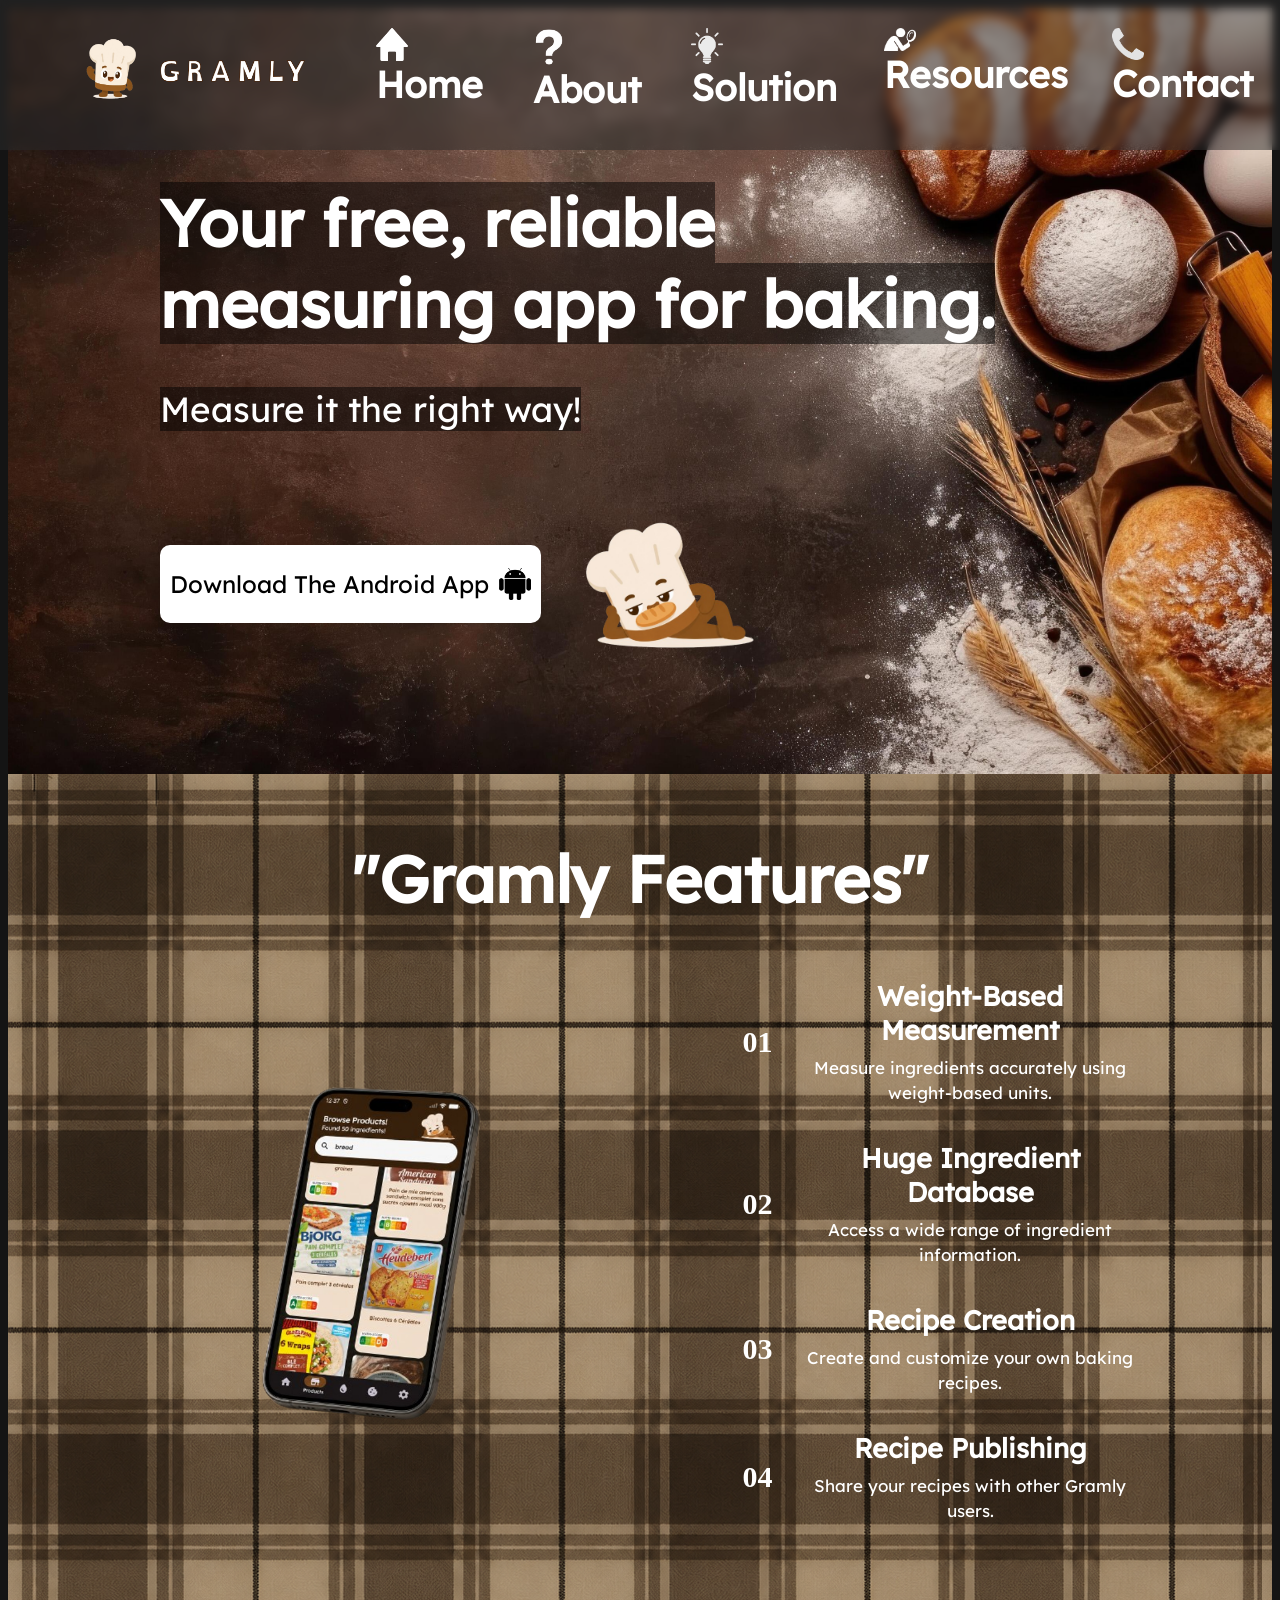
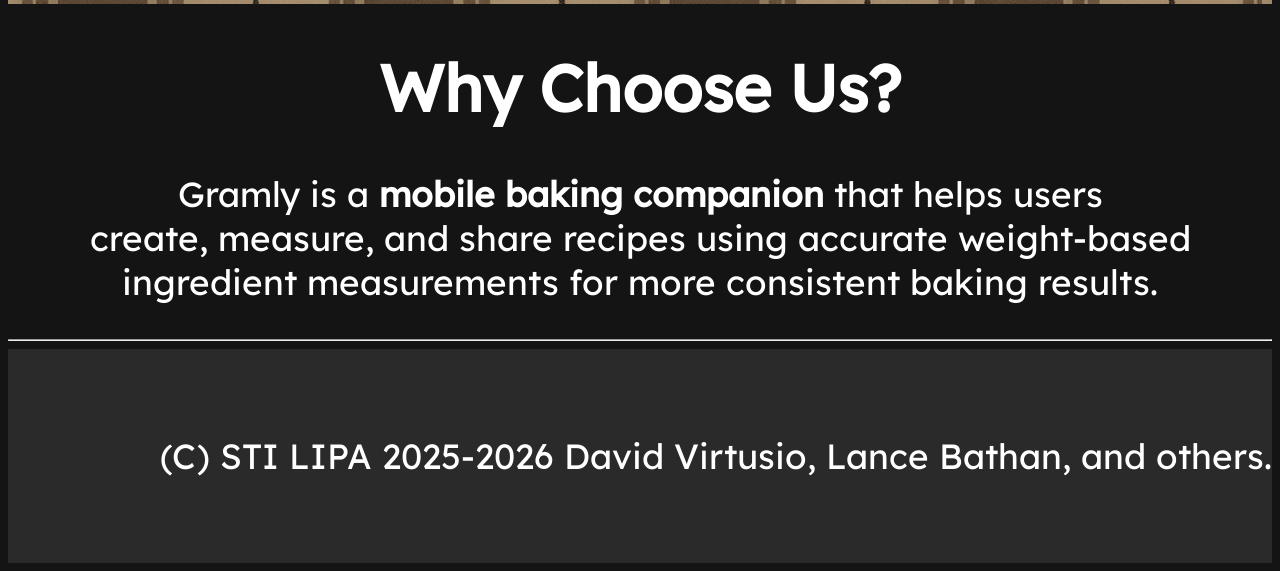
==== docs/index.html @ c325f137 "Rename /html to /docs" ====
<html>
    <head>
        <title> Gramly </title>
        <link rel="stylesheet" href="../stylesheets/main.css">
    </head>
    <body>
        <div class="landing-topbar">
            <img id="menu-icon" src="../images/gramly-icon.png">
            <div class="menu-list-items">
                <span class="menu-item" id="home"> <img src="../images/home-icon.png" width="32px"> Home  </span>
                <span class="menu-item" id="about"> <img src="../images/question-icon.png" width="32px"> About </span>
                <span class="menu-item" id="solution"> <img src="../images/solution-icon.png" width="32px"> Solution </span>
                <span class="menu-item" id="resources"> <img src="../images/research-icon.png" width="32px"> Resources </span> 
                <span class="menu-item" id="contact"> <img src="../images/contact-icon.png" width="32px"> Contact </span> 
            </div>
        </div>
        <img id="alice-sprite" src="../images/alice-sprite.png" style="display: none;">
        <div class="home-section">
            <h1> 
                <span class="opaque-bg">
                    Your free, reliable <br>
                    measuring app for baking.
                </span>
            </h1>
            <p> 
                <span class="opaque-bg">
                    Measure it the right way!
                </span>
            </p>
            <br>
            <div class="download-section">
                <div class="button-item">
                    <p> Download The Android App </p>
                    <img class="landing-button-icons" src="../images/android-icon.png">
                </div>
                <img id="gramly-laying-seductive" src="../images/gramly-laying-seductive.png">
            </div>
        </div>
        <div class="features-section">
            <h1>"Gramly Features"</h1>

            <div class="features-item">
                <img src="../images/gramly-phone.png" alt="Gramly mobile application">

                <div class="features-list">
                    <div class="feature">
                        <span class="feature-number">01</span>
                        <div>
                            <h2>Weight-Based Measurement</h2>
                            <p>Measure ingredients accurately using weight-based units.</p>
                        </div>
                    </div>

                    <div class="feature">
                        <span class="feature-number">02</span>
                        <div>
                            <h2>Huge Ingredient Database</h2>
                            <p>Access a wide range of ingredient information.</p>
                        </div>
                    </div>

                    <div class="feature">
                        <span class="feature-number">03</span>
                        <div>
                            <h2>Recipe Creation</h2>
                            <p>Create and customize your own baking recipes.</p>
                        </div>
                    </div>

                    <div class="feature">
                        <span class="feature-number">04</span>
                        <div>
                            <h2>Recipe Publishing</h2>
                            <p>Share your recipes with other Gramly users.</p>
                        </div>
                    </div>
                </div>
            </div>
        </div>
        <div class="home-news">
            <h1> Why Choose Us? </h1>
            <p> 
                Gramly is a <b> mobile baking companion </b> that helps users <br> 
                create, measure, and share recipes using accurate weight-based <br>
                ingredient measurements for more consistent baking results.
            </p>
        </div>
        <hr>
        <div class="basic-footer">
            <p>
                (C) STI LIPA 2025-2026 David Virtusio, Lance Bathan, and others.
            </p>
        </div>
        <script src="../scripts/ui.js"> </script>
        <script>
            addMenuScripts();
            addTTSPlayers();
            addAliceWalking();
            addParallaxEffect();
        </script>
    </body>
</html>
---- stylesheets/main.css ----
/* format for creating new font face */
/**
    @font-face {
        font-family: name goes here;
        src: url goes here;
    }
*/

@font-face {
    font-family: Lexend;
    src: url("../fonts/Lexend-Regular.ttf");
}

@font-face {
    font-family: OpenDyslexic;
    src: url("../fonts/OpenDyslexic-Regular.otf");
}

div.selection-bar {
    background-color: rgba(66, 65, 65, 0.5);
    height: 50px;
    font-family: Lexend;
    font-size: 30px; 
    color: white;
    font-weight: lighter;
    text-align: center;
    padding-top: 20px;
    padding-bottom: 10px;
}

div.home-section {
    padding-left: 12%; /* const left padding */
    background-image: url("../images/guuds.jpg");
    background-repeat: no-repeat;
    background-size: cover;
    padding-top: 130px;
    padding-bottom: 90px;
    image-rendering: crisp-edges;
}

div.menu-list-items {
    margin-left: 50px;
    display: flex;
    gap: 20px;
    height: auto;
}

span.menu-item {
    font-family: Lexend;
    font-size: 37px;
    font-weight: bold;
    color: white;
    transition: 100ms ease-in-out;
    cursor: pointer;
}

span.menu-item:hover {
    color: rgb(200, 200, 200);
}

canvas#alice {
    width: 96px;
    height: 144px;
    image-rendering: pixelated;
    position: absolute;
    margin-left: 48px;
    margin-top: -25px;
}

div.landing-topbar {
    background-color: rgb(45, 45, 45, .5);
    backdrop-filter: blur(5px);
    height: 100px;
    width: 100%;
    left: 0px;
    top: 0px;
    padding-top: 20px;
    padding-bottom: 30px;
    position: fixed;
    display: flex;
    align-items: center;
    z-index: 1000;
}

div.download-section {
    display: flex;
    align-items: center;
    gap: 30px;
}

img#gramly-laying-seductive {
    height: 200px;
}

div.landing-topbar img#menu-icon {
    width: 128x;
    height: 128px;
}

img.tts-button {
    width: 37px;
    height: 37px;
    background-color: white;
    border-radius: 5px;
    transition: ease-in-out 100ms;
    margin-left: 5px;
}

img.tts-button:hover {
    background-color: rgb(200, 200, 200);
}

div.home-news {
    text-align: center;
}

div.basic-footer {
    padding-left: 12%;
    padding-top: 50px;
    padding-bottom: 50px;
    background-color: rgba(66, 65, 65, 0.5);
}

div.basic-content {
    padding-top: 100px;
    text-align: center;
}

div.contact-content {
    padding-left: 12%;
    height: 100%;
}

div.features-section {
    padding-top: 20px;
    background: url("../images/wall.png");
    text-align: center;
}

div.features-grid {
    display: flex;
    flex-wrap: wrap;
    justify-content: center;
    gap: 30px;
}

div.feature-card {
    background-color: rgb(90, 90, 90);
    border-radius: 12px;
    padding: 25px;
    flex: 1 1 220px;
    max-width: 250px;
    box-shadow: 0 6px 18px rgba(0,0,0,0.1);
    transition: transform 0.3s, box-shadow 0.3s;
}

.features-section {
    padding: 80px 10%;
    color: black;
}

.features-section h1 {
    text-align: center;
    font-size: 65px;
    margin-bottom: 60px;
}

.features-item {
    display: flex;
    align-items: center;
    justify-content: center;
    gap: 100px;
}

.features-item img {
    width: 50%;
    height: auto;
}

.features-list {
    display: flex;
    flex-direction: column;
    gap: 35px;
    max-width: 600px;
}

.feature {
    display: flex;
    align-items: center;
    gap: 20px;
}

.feature-number {
    font-size: 30px;
    font-weight: bold;
    min-width: 35px;
    color: white;
}

.feature h2 {
    margin: 0 0 8px;
    font-size: 27px;
}

.feature p {
    margin: 0;
    font-size: 17px;
    line-height: 1.5;
}

div.feature-card:hover {
    transform: translateY(-5px);
    box-shadow: 0 10px 25px rgba(0,0,0,0.15);
}

div.feature-card img {
    width: 60px;
    margin-bottom: 15px;
}

div.feature-card h3 {
    margin-bottom: 10px;
    color: white; /* Use your accent color */
    font-family: Lexend;
}

div.feature-card p {
    font-size: 0.95rem;
    line-height: 1.4;
    color: white;
}

span.buttons {
    cursor: pointer;
    padding: 15px;
    transition: ease-in-out 100ms;
}

span.buttons:hover {
    background-color: rgb(125, 125, 125, 0.5);
}

img#menu-list {
    width: 80px;
    height: 80px;
    float: right;
    margin-right: 70px;
    border-radius: 10px;
    cursor: pointer;
}

img#menu-list:hover {
    background-color: rgb(90, 90, 90);
}

img#menu-icon {
    padding-left: 70px;
    border-radius: 29px;
    cursor: pointer;
}

p {
    font-family: Lexend;
    font-size: 35px;
    color: white;
}

li {
    font-family: Lexend;
    font-size: 30px;
    color: white;
}

a#test {
    color: black;
    background-color: aliceblue;
    padding: 20px 20px 20px 20px;
    border-radius: 16px;
}

a#test:hover {
    background-color: rgb(200, 200, 200);
}

a {
    font-family: Lexend;
    text-decoration: none;
    color: white;
}

span.opaque-bg {
    background-color: rgba(0, 0, 0, 0.5);
}

img.about-examples {
    padding-left: 12%;
}

h1 {
    font-family: Lexend;
    font-size: 65px;
    color: white;
}

h2 {
    font-family: Lexend;
    font-size: 40px;
    color: white;
}

img.landing-button-icons {
    width: 32px;
    height: 32px;
}

div.download-section div.button-item {
    display: flex;
    align-items: center;
    gap: 10px;
    background: white;
    border-radius: 10px;
    padding-left: 10px;
    padding-right: 10px;
}

div.download-section div.button-item p {
    color: black;
    font-size: x-large;
}

body {
    background-color: rgb(20, 20, 20);
}

button {
    width: auto;
    height: 70px;
    font-family: Lexend;
    font-size: 25px;
    border-radius: 10px;
    transition: ease-in-out 100ms;
    padding-right: 16px;
    padding-left: 16px;
    padding-bottom: 10px;
    cursor: pointer;
}

button:hover {
    background-color: rgb(200, 200, 200);
}
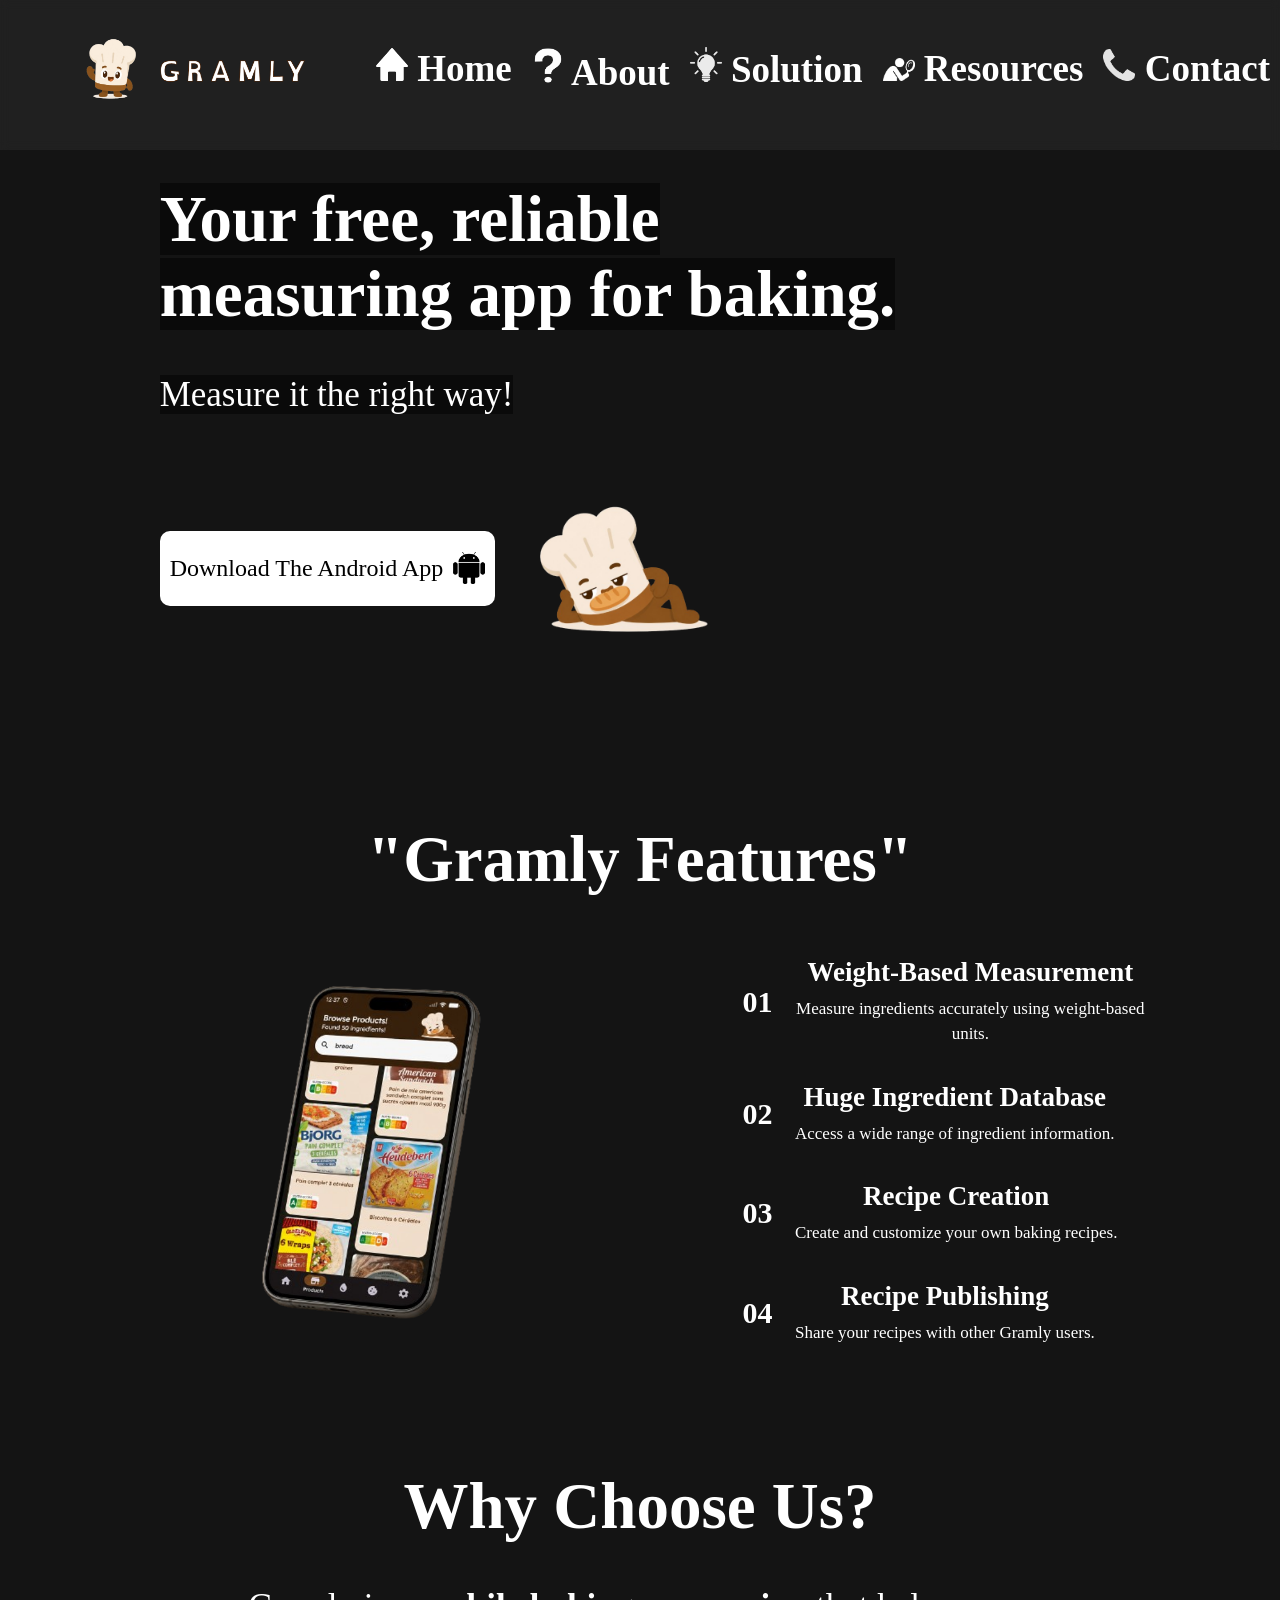
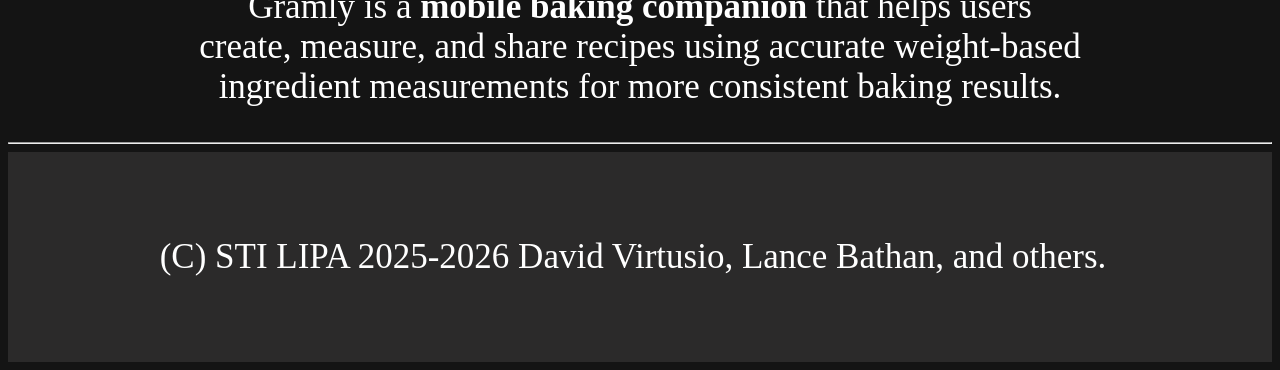
==== commit 5cdbbabf: "Fix asset file paths" ====
--- a/docs/index.html
+++ b/docs/index.html
@@ -2,20 +2,20 @@
 <html>
     <head>
         <title> Gramly </title>
-        <link rel="stylesheet" href="../stylesheets/main.css">
+        <link rel="stylesheet" href="stylesheets/main.css">
     </head>
     <body>
         <div class="landing-topbar">
-            <img id="menu-icon" src="../images/gramly-icon.png">
+            <img id="menu-icon" src="images/gramly-icon.png">
             <div class="menu-list-items">
-                <span class="menu-item" id="home"> <img src="../images/home-icon.png" width="32px"> Home  </span>
-                <span class="menu-item" id="about"> <img src="../images/question-icon.png" width="32px"> About </span>
-                <span class="menu-item" id="solution"> <img src="../images/solution-icon.png" width="32px"> Solution </span>
-                <span class="menu-item" id="resources"> <img src="../images/research-icon.png" width="32px"> Resources </span> 
-                <span class="menu-item" id="contact"> <img src="../images/contact-icon.png" width="32px"> Contact </span> 
+                <span class="menu-item" id="home"> <img src="images/home-icon.png" width="32px"> Home  </span>
+                <span class="menu-item" id="about"> <img src="images/question-icon.png" width="32px"> About </span>
+                <span class="menu-item" id="solution"> <img src="images/solution-icon.png" width="32px"> Solution </span>
+                <span class="menu-item" id="resources"> <img src="images/research-icon.png" width="32px"> Resources </span> 
+                <span class="menu-item" id="contact"> <img src="images/contact-icon.png" width="32px"> Contact </span> 
             </div>
         </div>
-        <img id="alice-sprite" src="../images/alice-sprite.png" style="display: none;">
+        <img id="alice-sprite" src="images/alice-sprite.png" style="display: none;">
         <div class="home-section">
             <h1> 
                 <span class="opaque-bg">
@@ -32,16 +32,16 @@
             <div class="download-section">
                 <div class="button-item">
                     <p> Download The Android App </p>
-                    <img class="landing-button-icons" src="../images/android-icon.png">
+                    <img class="landing-button-icons" src="images/android-icon.png">
                 </div>
-                <img id="gramly-laying-seductive" src="../images/gramly-laying-seductive.png">
+                <img id="gramly-laying-seductive" src="images/gramly-laying-seductive.png">
             </div>
         </div>
         <div class="features-section">
             <h1>"Gramly Features"</h1>
 
             <div class="features-item">
-                <img src="../images/gramly-phone.png" alt="Gramly mobile application">
+                <img src="images/gramly-phone.png" alt="Gramly mobile application">
 
                 <div class="features-list">
                     <div class="feature">
@@ -92,7 +92,7 @@
                 (C) STI LIPA 2025-2026 David Virtusio, Lance Bathan, and others.
             </p>
         </div>
-        <script src="../scripts/ui.js"> </script>
+        <script src="scripts/ui.js"> </script>
         <script>
             addMenuScripts();
             addTTSPlayers();
--- a/docs/stylesheets/main.css
+++ b/docs/stylesheets/main.css
@@ -0,0 +1,351 @@
+
+/* format for creating new font face */
+/**
+    @font-face {
+        font-family: name goes here;
+        src: url goes here;
+    }
+*/
+
+@font-face {
+    font-family: Lexend;
+    src: url("fonts/Lexend-Regular.ttf");
+}
+
+@font-face {
+    font-family: OpenDyslexic;
+    src: url("fonts/OpenDyslexic-Regular.otf");
+}
+
+div.selection-bar {
+    background-color: rgba(66, 65, 65, 0.5);
+    height: 50px;
+    font-family: Lexend;
+    font-size: 30px; 
+    color: white;
+    font-weight: lighter;
+    text-align: center;
+    padding-top: 20px;
+    padding-bottom: 10px;
+}
+
+div.home-section {
+    padding-left: 12%; /* const left padding */
+    background-image: url("images/guuds.jpg");
+    background-repeat: no-repeat;
+    background-size: cover;
+    padding-top: 130px;
+    padding-bottom: 90px;
+    image-rendering: crisp-edges;
+}
+
+div.menu-list-items {
+    margin-left: 50px;
+    display: flex;
+    gap: 20px;
+    height: auto;
+}
+
+span.menu-item {
+    font-family: Lexend;
+    font-size: 37px;
+    font-weight: bold;
+    color: white;
+    transition: 100ms ease-in-out;
+    cursor: pointer;
+}
+
+span.menu-item:hover {
+    color: rgb(200, 200, 200);
+}
+
+canvas#alice {
+    width: 96px;
+    height: 144px;
+    image-rendering: pixelated;
+    position: absolute;
+    margin-left: 48px;
+    margin-top: -25px;
+}
+
+div.landing-topbar {
+    background-color: rgb(45, 45, 45, .5);
+    backdrop-filter: blur(5px);
+    height: 100px;
+    width: 100%;
+    left: 0px;
+    top: 0px;
+    padding-top: 20px;
+    padding-bottom: 30px;
+    position: fixed;
+    display: flex;
+    align-items: center;
+    z-index: 1000;
+}
+
+div.download-section {
+    display: flex;
+    align-items: center;
+    gap: 30px;
+}
+
+img#gramly-laying-seductive {
+    height: 200px;
+}
+
+div.landing-topbar img#menu-icon {
+    width: 128x;
+    height: 128px;
+}
+
+img.tts-button {
+    width: 37px;
+    height: 37px;
+    background-color: white;
+    border-radius: 5px;
+    transition: ease-in-out 100ms;
+    margin-left: 5px;
+}
+
+img.tts-button:hover {
+    background-color: rgb(200, 200, 200);
+}
+
+div.home-news {
+    text-align: center;
+}
+
+div.basic-footer {
+    padding-left: 12%;
+    padding-top: 50px;
+    padding-bottom: 50px;
+    background-color: rgba(66, 65, 65, 0.5);
+}
+
+div.basic-content {
+    padding-top: 100px;
+    text-align: center;
+}
+
+div.contact-content {
+    padding-left: 12%;
+    height: 100%;
+}
+
+div.features-section {
+    padding-top: 20px;
+    background: url("images/wall.png");
+    text-align: center;
+}
+
+div.features-grid {
+    display: flex;
+    flex-wrap: wrap;
+    justify-content: center;
+    gap: 30px;
+}
+
+div.feature-card {
+    background-color: rgb(90, 90, 90);
+    border-radius: 12px;
+    padding: 25px;
+    flex: 1 1 220px;
+    max-width: 250px;
+    box-shadow: 0 6px 18px rgba(0,0,0,0.1);
+    transition: transform 0.3s, box-shadow 0.3s;
+}
+
+.features-section {
+    padding: 80px 10%;
+    color: black;
+}
+
+.features-section h1 {
+    text-align: center;
+    font-size: 65px;
+    margin-bottom: 60px;
+}
+
+.features-item {
+    display: flex;
+    align-items: center;
+    justify-content: center;
+    gap: 100px;
+}
+
+.features-item img {
+    width: 50%;
+    height: auto;
+}
+
+.features-list {
+    display: flex;
+    flex-direction: column;
+    gap: 35px;
+    max-width: 600px;
+}
+
+.feature {
+    display: flex;
+    align-items: center;
+    gap: 20px;
+}
+
+.feature-number {
+    font-size: 30px;
+    font-weight: bold;
+    min-width: 35px;
+    color: white;
+}
+
+.feature h2 {
+    margin: 0 0 8px;
+    font-size: 27px;
+}
+
+.feature p {
+    margin: 0;
+    font-size: 17px;
+    line-height: 1.5;
+}
+
+div.feature-card:hover {
+    transform: translateY(-5px);
+    box-shadow: 0 10px 25px rgba(0,0,0,0.15);
+}
+
+div.feature-card img {
+    width: 60px;
+    margin-bottom: 15px;
+}
+
+div.feature-card h3 {
+    margin-bottom: 10px;
+    color: white; /* Use your accent color */
+    font-family: Lexend;
+}
+
+div.feature-card p {
+    font-size: 0.95rem;
+    line-height: 1.4;
+    color: white;
+}
+
+span.buttons {
+    cursor: pointer;
+    padding: 15px;
+    transition: ease-in-out 100ms;
+}
+
+span.buttons:hover {
+    background-color: rgb(125, 125, 125, 0.5);
+}
+
+img#menu-list {
+    width: 80px;
+    height: 80px;
+    float: right;
+    margin-right: 70px;
+    border-radius: 10px;
+    cursor: pointer;
+}
+
+img#menu-list:hover {
+    background-color: rgb(90, 90, 90);
+}
+
+img#menu-icon {
+    padding-left: 70px;
+    border-radius: 29px;
+    cursor: pointer;
+}
+
+p {
+    font-family: Lexend;
+    font-size: 35px;
+    color: white;
+}
+
+li {
+    font-family: Lexend;
+    font-size: 30px;
+    color: white;
+}
+
+a#test {
+    color: black;
+    background-color: aliceblue;
+    padding: 20px 20px 20px 20px;
+    border-radius: 16px;
+}
+
+a#test:hover {
+    background-color: rgb(200, 200, 200);
+}
+
+a {
+    font-family: Lexend;
+    text-decoration: none;
+    color: white;
+}
+
+span.opaque-bg {
+    background-color: rgba(0, 0, 0, 0.5);
+}
+
+img.about-examples {
+    padding-left: 12%;
+}
+
+h1 {
+    font-family: Lexend;
+    font-size: 65px;
+    color: white;
+}
+
+h2 {
+    font-family: Lexend;
+    font-size: 40px;
+    color: white;
+}
+
+img.landing-button-icons {
+    width: 32px;
+    height: 32px;
+}
+
+div.download-section div.button-item {
+    display: flex;
+    align-items: center;
+    gap: 10px;
+    background: white;
+    border-radius: 10px;
+    padding-left: 10px;
+    padding-right: 10px;
+}
+
+div.download-section div.button-item p {
+    color: black;
+    font-size: x-large;
+}
+
+body {
+    background-color: rgb(20, 20, 20);
+}
+
+button {
+    width: auto;
+    height: 70px;
+    font-family: Lexend;
+    font-size: 25px;
+    border-radius: 10px;
+    transition: ease-in-out 100ms;
+    padding-right: 16px;
+    padding-left: 16px;
+    padding-bottom: 10px;
+    cursor: pointer;
+}
+
+button:hover {
+    background-color: rgb(200, 200, 200);
+}
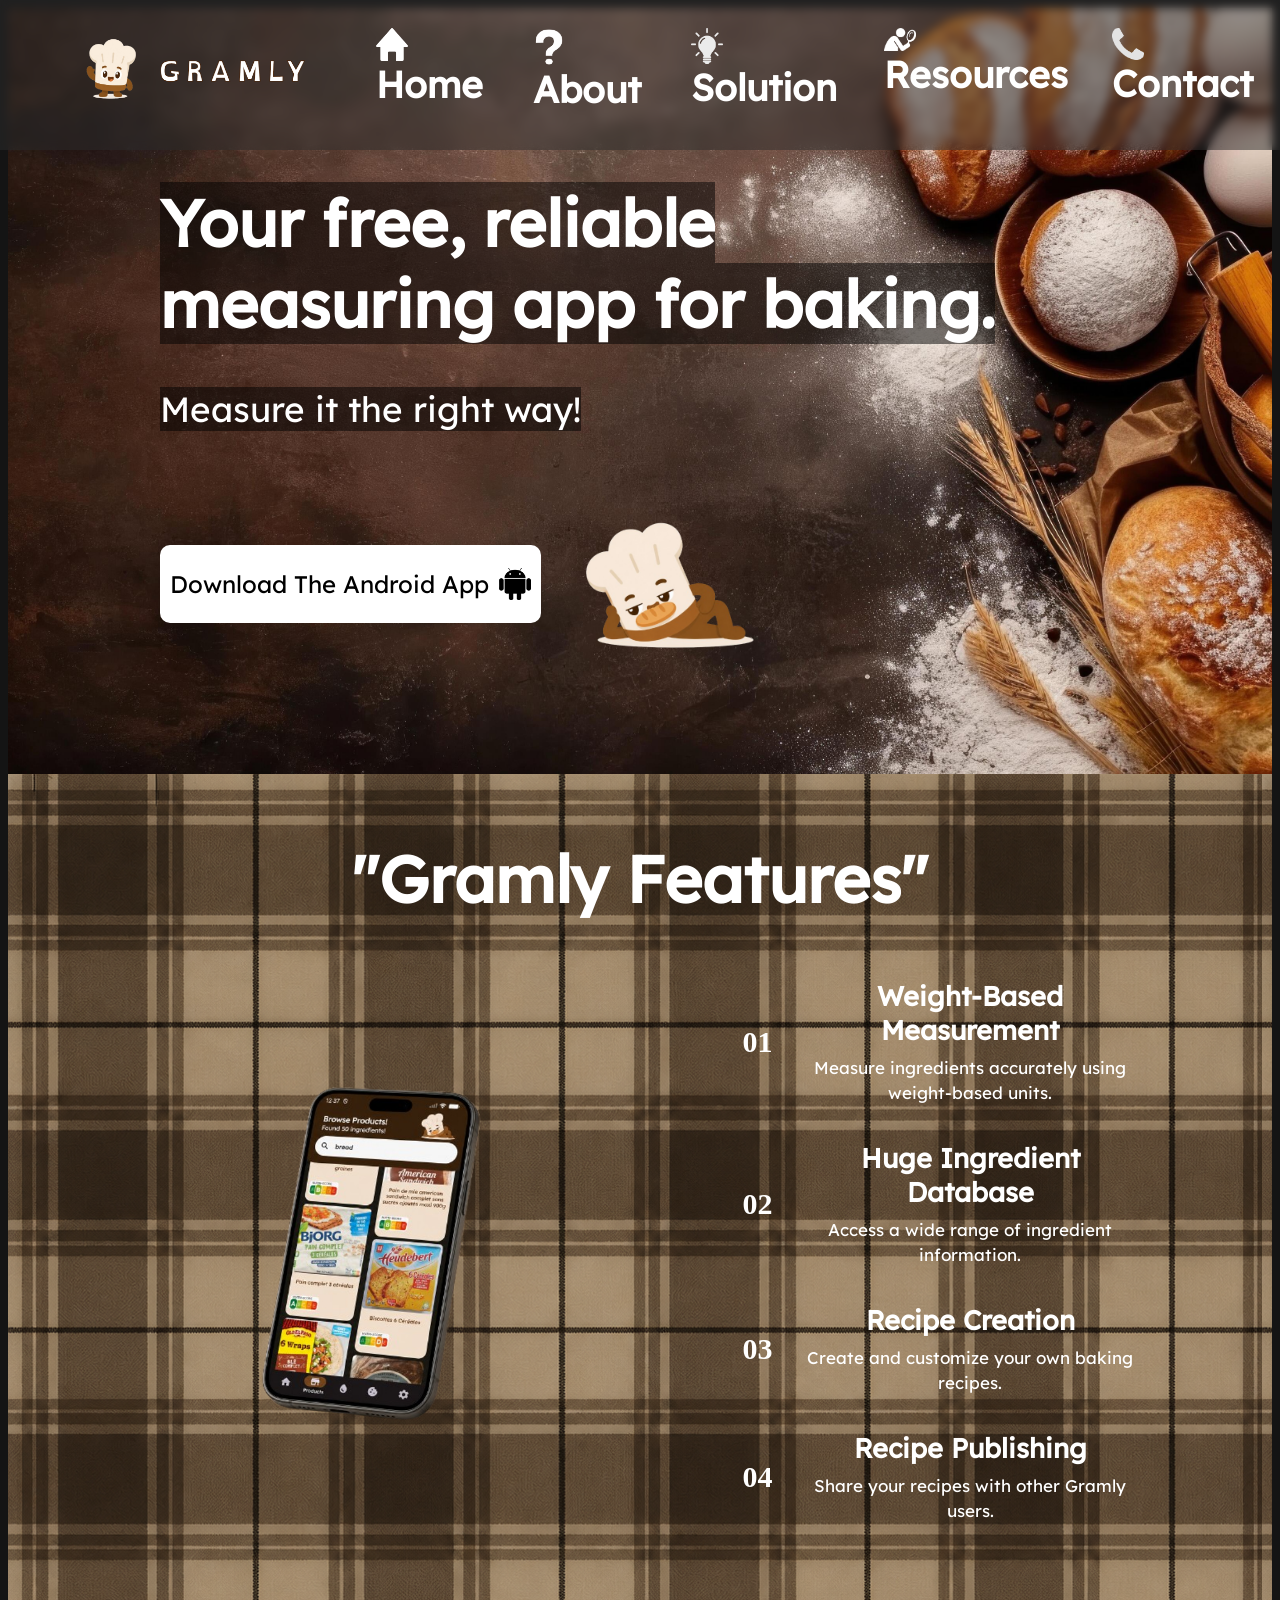
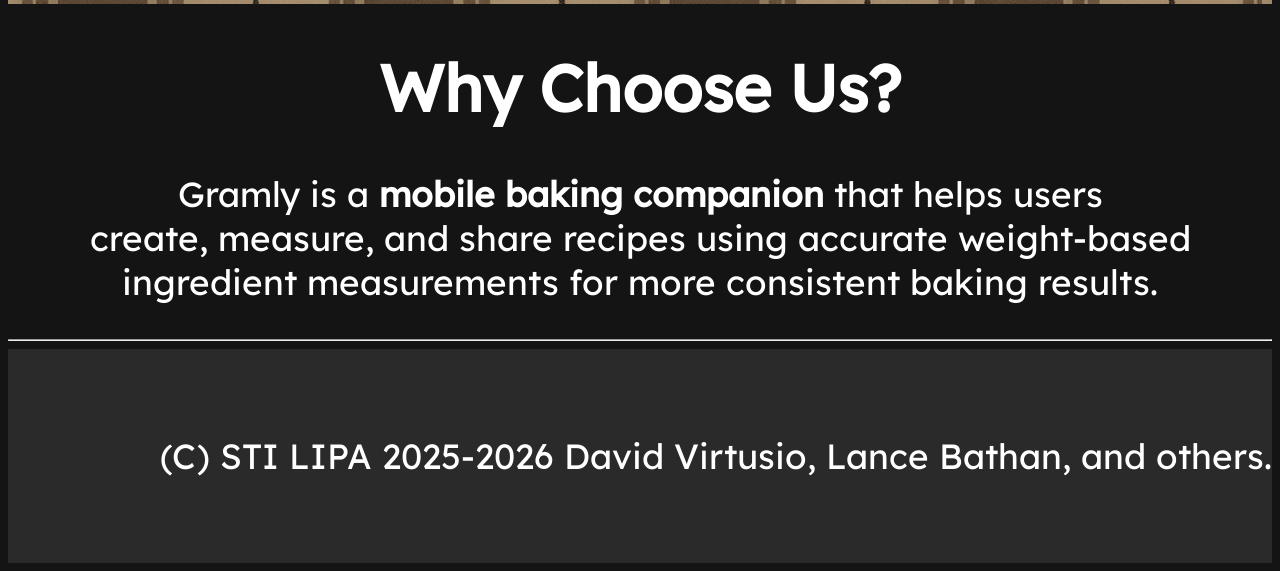
==== commit 98188acd: "Add favicon icon" ====
--- a/docs/index.html
+++ b/docs/index.html
@@ -3,6 +3,7 @@
     <head>
         <title> Gramly </title>
         <link rel="stylesheet" href="stylesheets/main.css">
+        <link rel="icon" href="images/favicon.png">
     </head>
     <body>
         <div class="landing-topbar">
--- a/docs/stylesheets/main.css
+++ b/docs/stylesheets/main.css
@@ -9,12 +9,12 @@
 
 @font-face {
     font-family: Lexend;
-    src: url("fonts/Lexend-Regular.ttf");
+    src: url("../fonts/Lexend-Regular.ttf");
 }
 
 @font-face {
     font-family: OpenDyslexic;
-    src: url("fonts/OpenDyslexic-Regular.otf");
+    src: url("../fonts/OpenDyslexic-Regular.otf");
 }
 
 div.selection-bar {
@@ -31,7 +31,7 @@
 
 div.home-section {
     padding-left: 12%; /* const left padding */
-    background-image: url("images/guuds.jpg");
+    background-image: url("../images/guuds.jpg");
     background-repeat: no-repeat;
     background-size: cover;
     padding-top: 130px;
@@ -134,7 +134,7 @@
 
 div.features-section {
     padding-top: 20px;
-    background: url("images/wall.png");
+    background: url("../images/wall.png");
     text-align: center;
 }
 
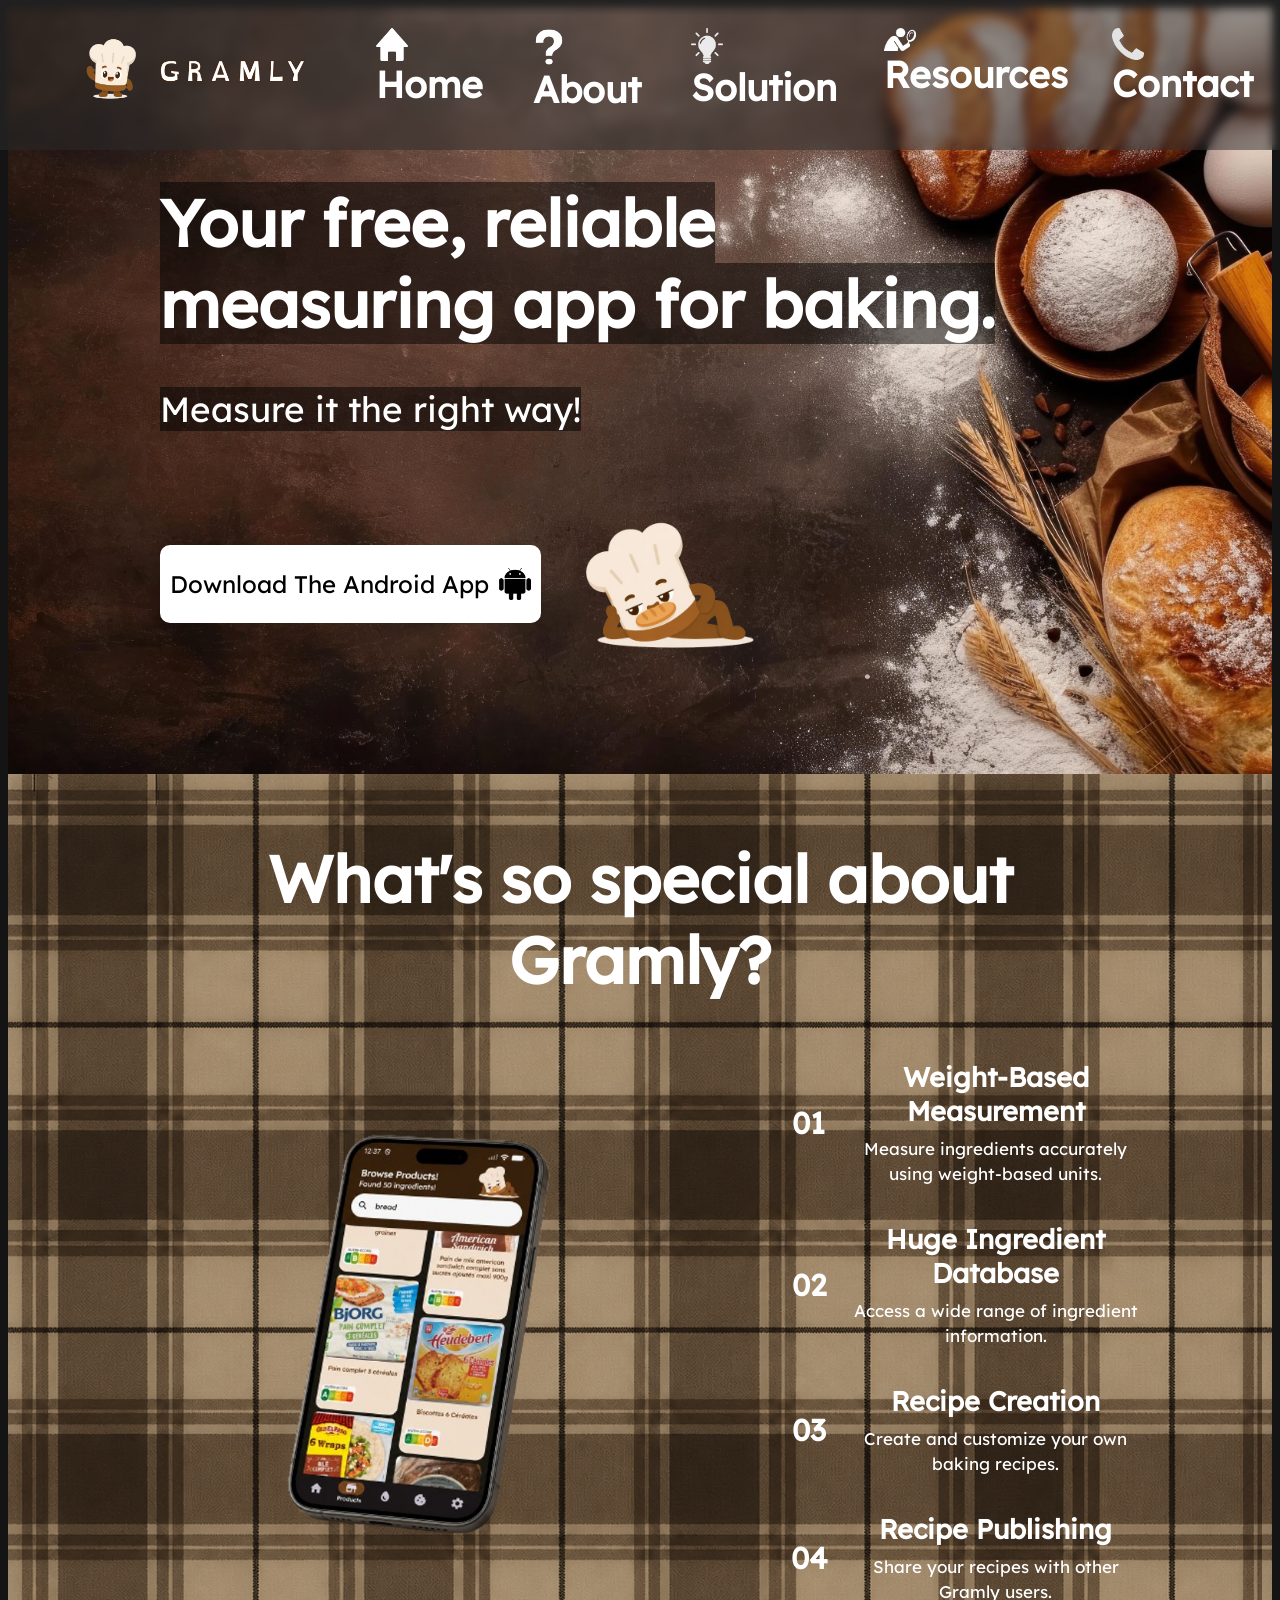
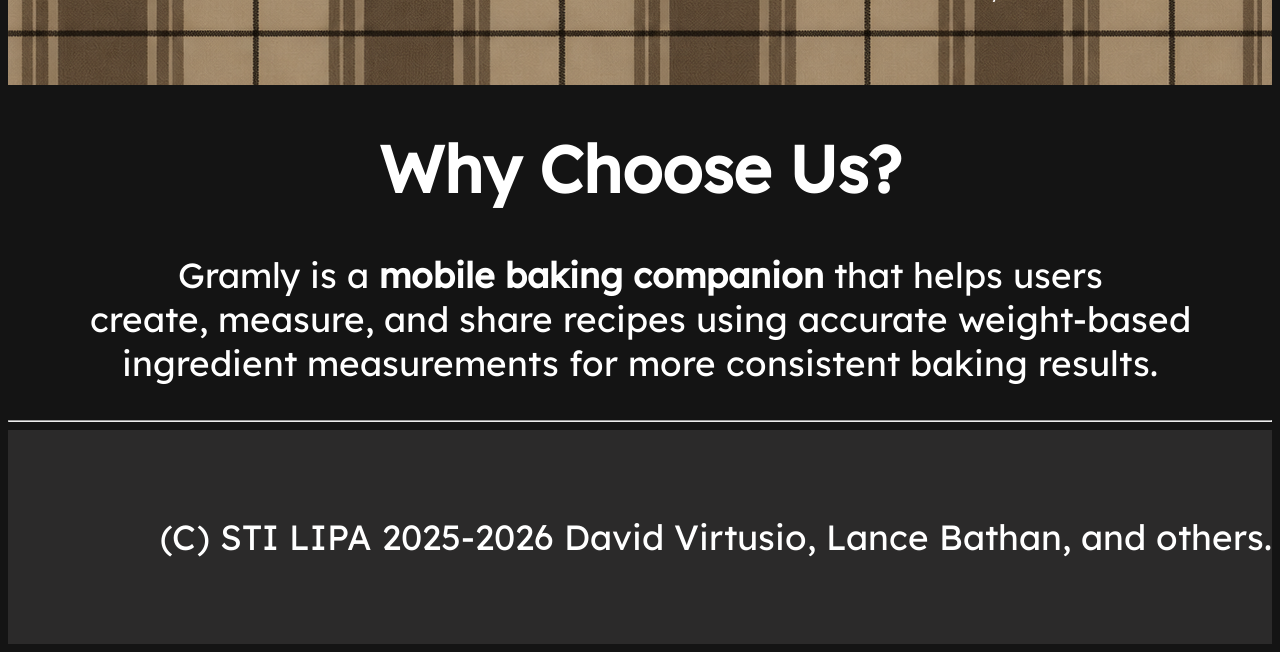
==== commit 9a9212f2: "Change features-section header to something more descriptive" ====
--- a/docs/index.html
+++ b/docs/index.html
@@ -39,7 +39,7 @@
             </div>
         </div>
         <div class="features-section">
-            <h1>"Gramly Features"</h1>
+            <h1>What's so special about Gramly?</h1>
 
             <div class="features-item">
                 <img src="images/gramly-phone.png" alt="Gramly mobile application">
--- a/docs/stylesheets/main.css
+++ b/docs/stylesheets/main.css
@@ -170,11 +170,11 @@
     display: flex;
     align-items: center;
     justify-content: center;
-    gap: 100px;
+    gap: 50px;
 }
 
 .features-item img {
-    width: 50%;
+    width: 60%;
     height: auto;
 }
 
@@ -196,6 +196,7 @@
     font-weight: bold;
     min-width: 35px;
     color: white;
+    font-family: Lexend;
 }
 
 .feature h2 {
@@ -322,12 +323,22 @@
     border-radius: 10px;
     padding-left: 10px;
     padding-right: 10px;
+    transition: ease-in-out 500ms;
 }
 
 div.download-section div.button-item p {
     color: black;
     font-size: x-large;
 }
+
+div.download-section div.button-item:hover {
+    background: greenyellow;
+    padding-top: 3px;
+    padding-bottom: 3px;
+    padding-left: 13px;
+    padding-right: 13px;
+    cursor: pointer;
+} 
 
 body {
     background-color: rgb(20, 20, 20);
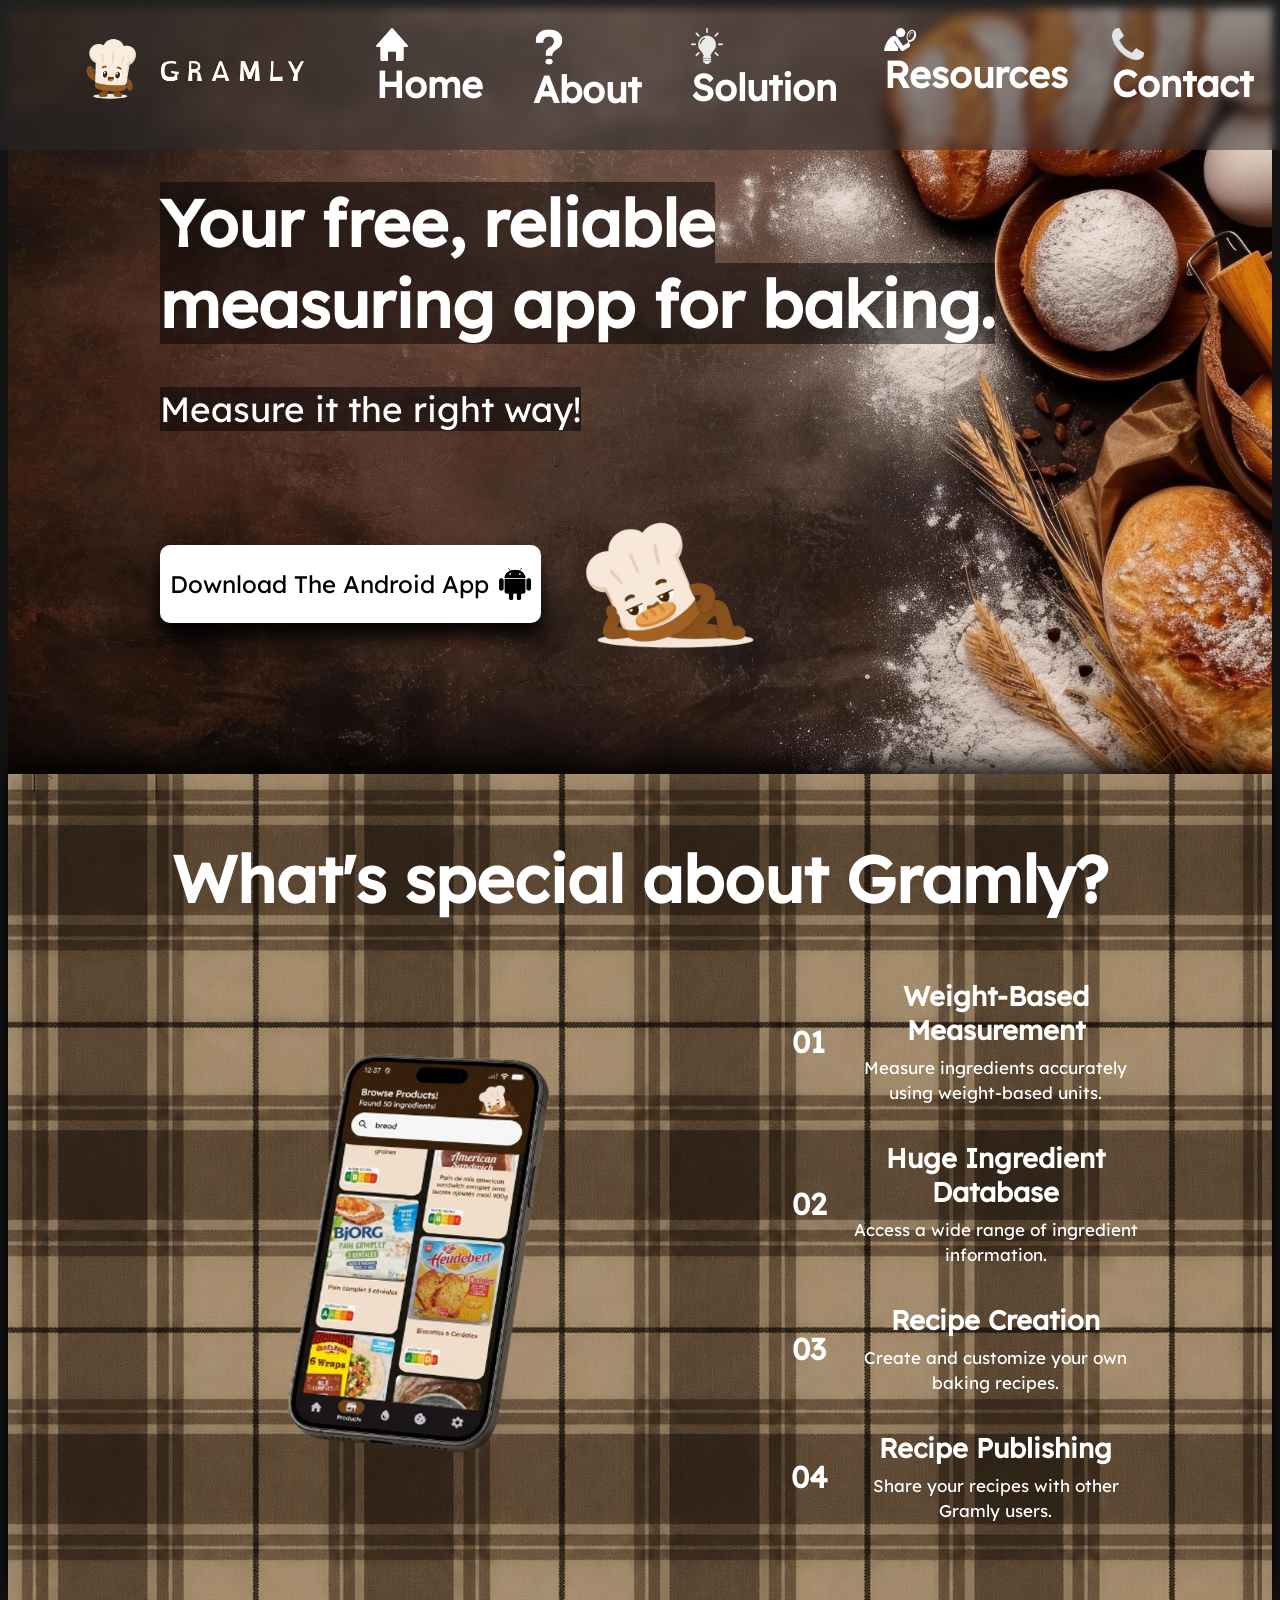
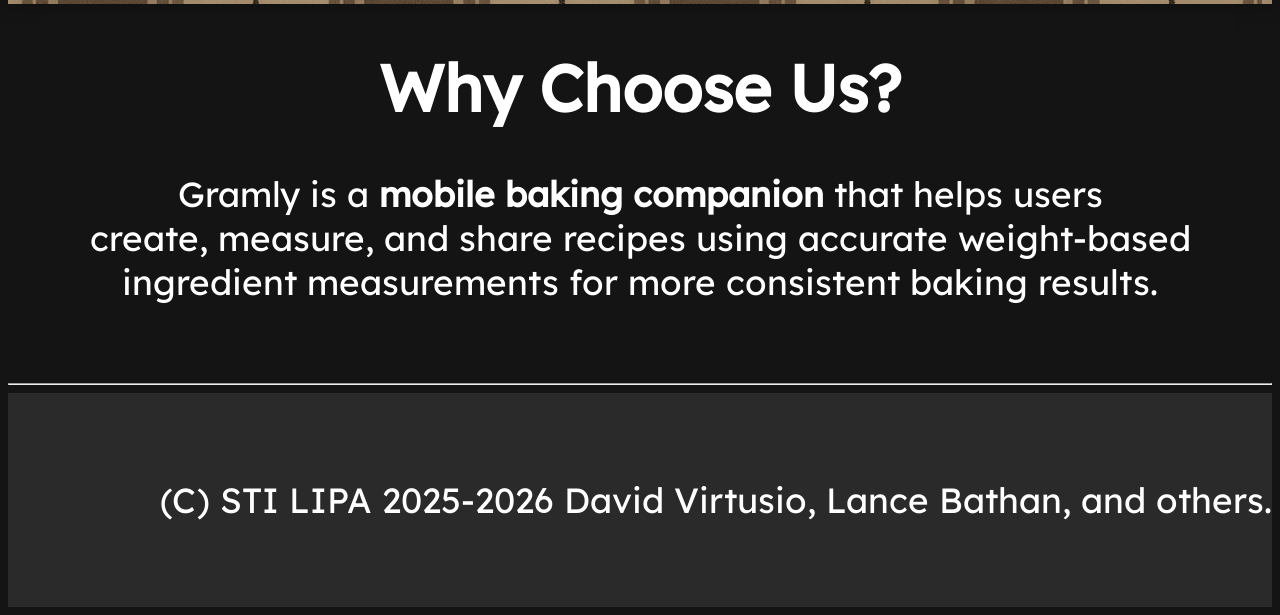
==== commit f5d1d136: "Add line break between footer and shorten features-section header text a bit" ====
--- a/docs/index.html
+++ b/docs/index.html
@@ -39,7 +39,7 @@
             </div>
         </div>
         <div class="features-section">
-            <h1>What's so special about Gramly?</h1>
+            <h1>What's special about Gramly?</h1>
 
             <div class="features-item">
                 <img src="images/gramly-phone.png" alt="Gramly mobile application">
@@ -87,6 +87,7 @@
                 ingredient measurements for more consistent baking results.
             </p>
         </div>
+        <br><br>
         <hr>
         <div class="basic-footer">
             <p>
--- a/docs/stylesheets/main.css
+++ b/docs/stylesheets/main.css
@@ -136,6 +136,7 @@
     padding-top: 20px;
     background: url("../images/wall.png");
     text-align: center;
+    box-shadow: 0px -10px 25px rgba(0,0,0,0.9);
 }
 
 div.features-grid {
@@ -146,12 +147,12 @@
 }
 
 div.feature-card {
-    background-color: rgb(90, 90, 90);
+    background-color: rgb(45, 45, 45);
     border-radius: 12px;
     padding: 25px;
     flex: 1 1 220px;
     max-width: 250px;
-    box-shadow: 0 6px 18px rgba(0,0,0,0.1);
+    box-shadow: 0 6px 18px rgba(0,0,0,0.9);
     transition: transform 0.3s, box-shadow 0.3s;
 }
 
@@ -216,7 +217,7 @@
 }
 
 div.feature-card img {
-    width: 60px;
+    height: 120px;
     margin-bottom: 15px;
 }
 
@@ -324,6 +325,7 @@
     padding-left: 10px;
     padding-right: 10px;
     transition: ease-in-out 500ms;
+    box-shadow: 0px 15px 20px rgba(0, 0, 0, 0.9);
 }
 
 div.download-section div.button-item p {
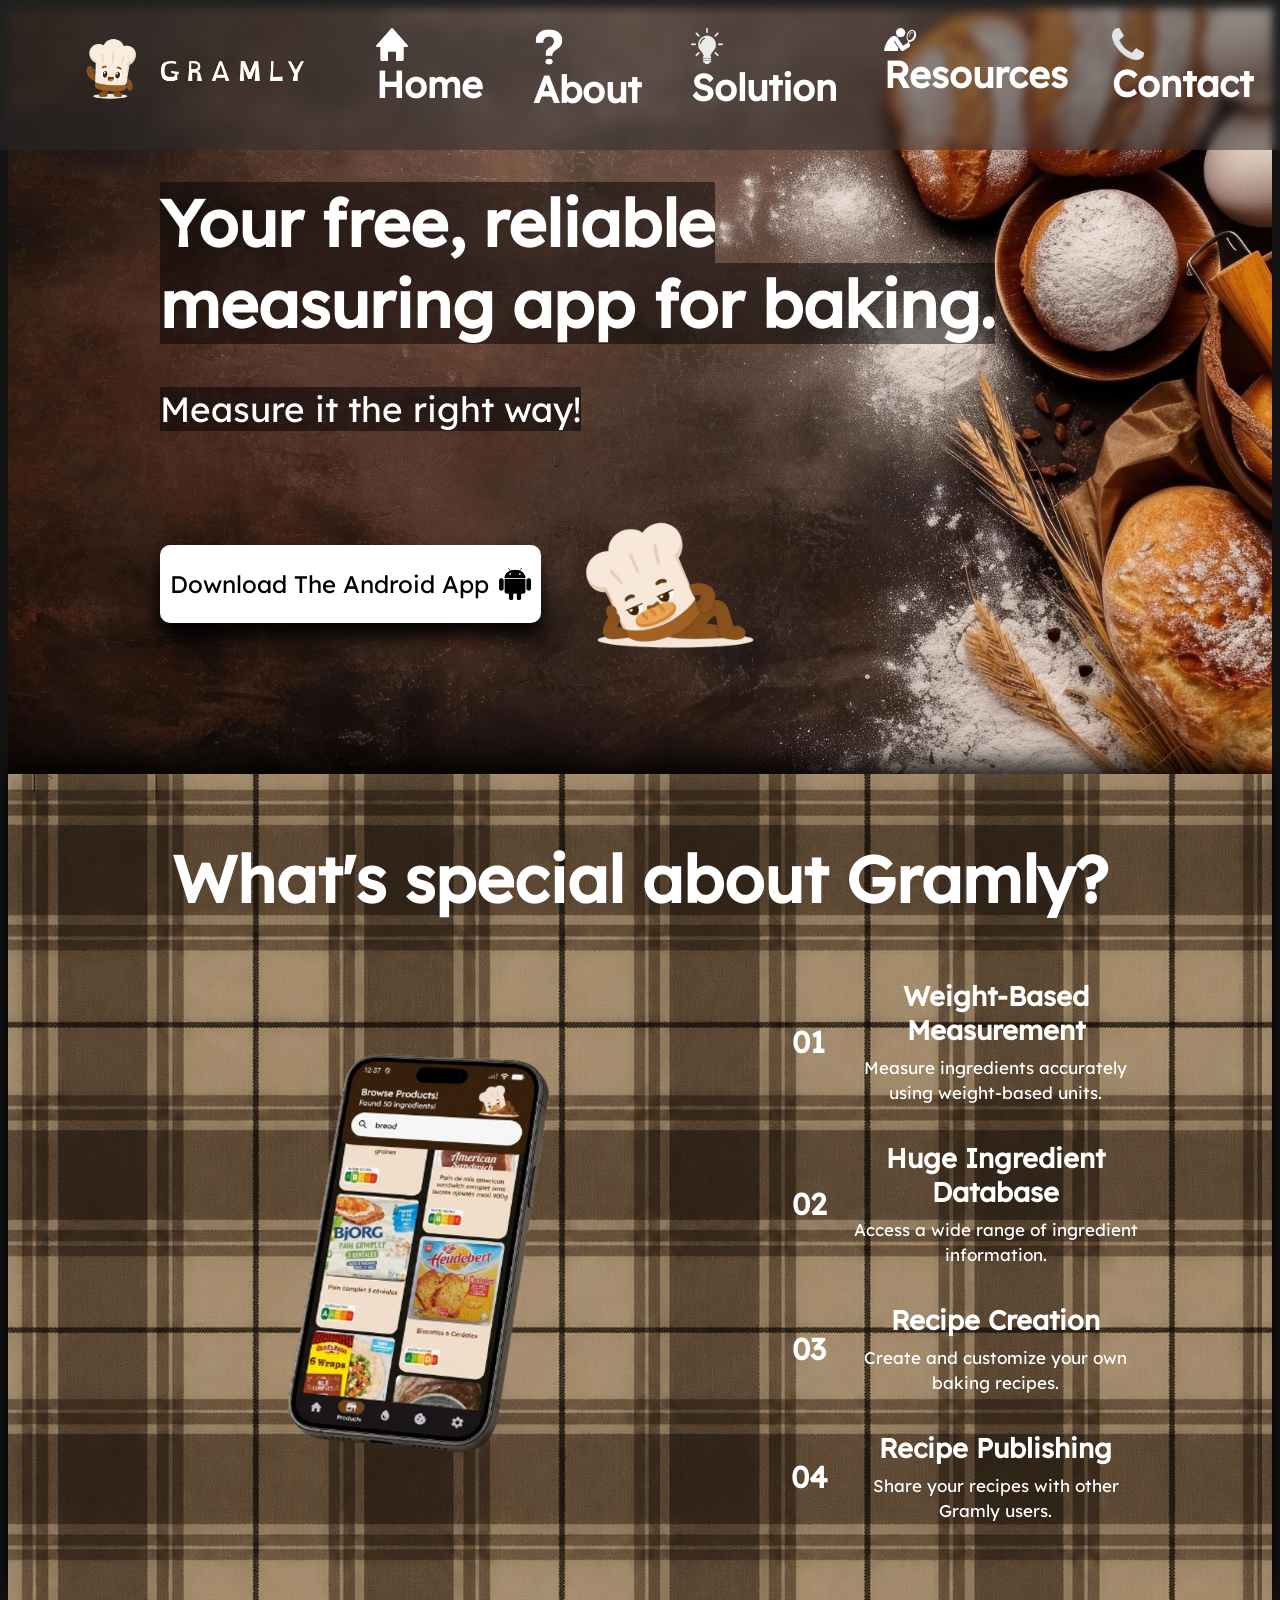
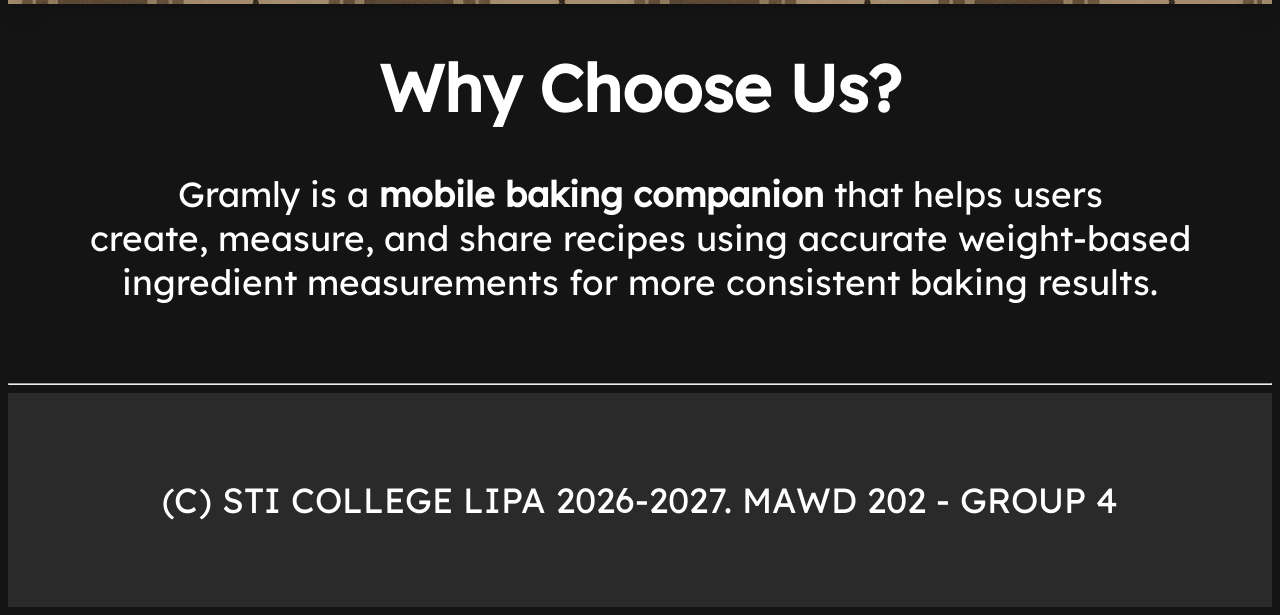
==== commit eae24914: "Add gramly apk for download" ====
--- a/docs/index.html
+++ b/docs/index.html
@@ -31,7 +31,7 @@
             </p>
             <br>
             <div class="download-section">
-                <div class="button-item">
+                <div class="button-item" onclick="downloadGramlyApk()">
                     <p> Download The Android App </p>
                     <img class="landing-button-icons" src="images/android-icon.png">
                 </div>
--- a/docs/stylesheets/main.css
+++ b/docs/stylesheets/main.css
@@ -116,10 +116,10 @@
 }
 
 div.basic-footer {
-    padding-left: 12%;
     padding-top: 50px;
     padding-bottom: 50px;
     background-color: rgba(66, 65, 65, 0.5);
+    text-align: center;
 }
 
 div.basic-content {
@@ -361,4 +361,14 @@
 
 button:hover {
     background-color: rgb(200, 200, 200);
+}
+
+div.home-news img {
+    width: 50%;
+    border-radius: 20px;
+}
+
+div.basic-content img {
+    width: 50%;
+    border-radius: 20px;
 }
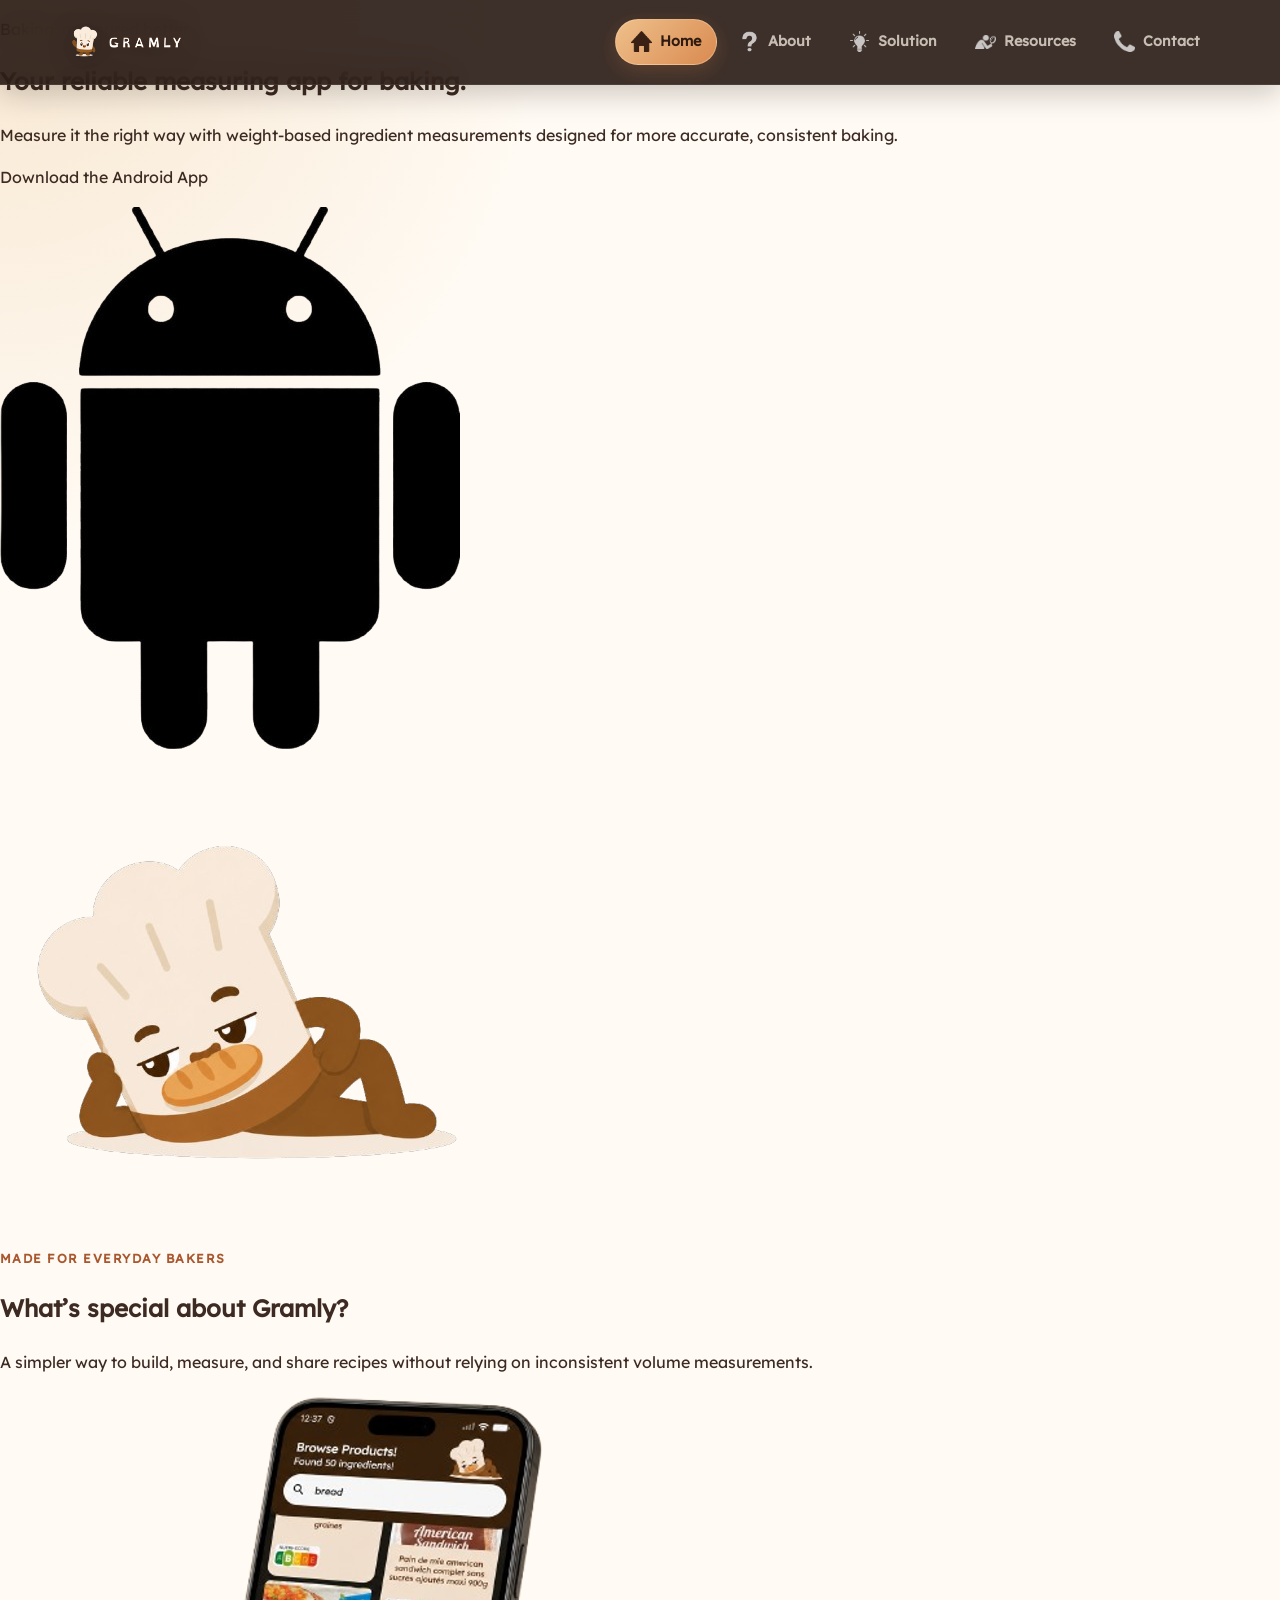
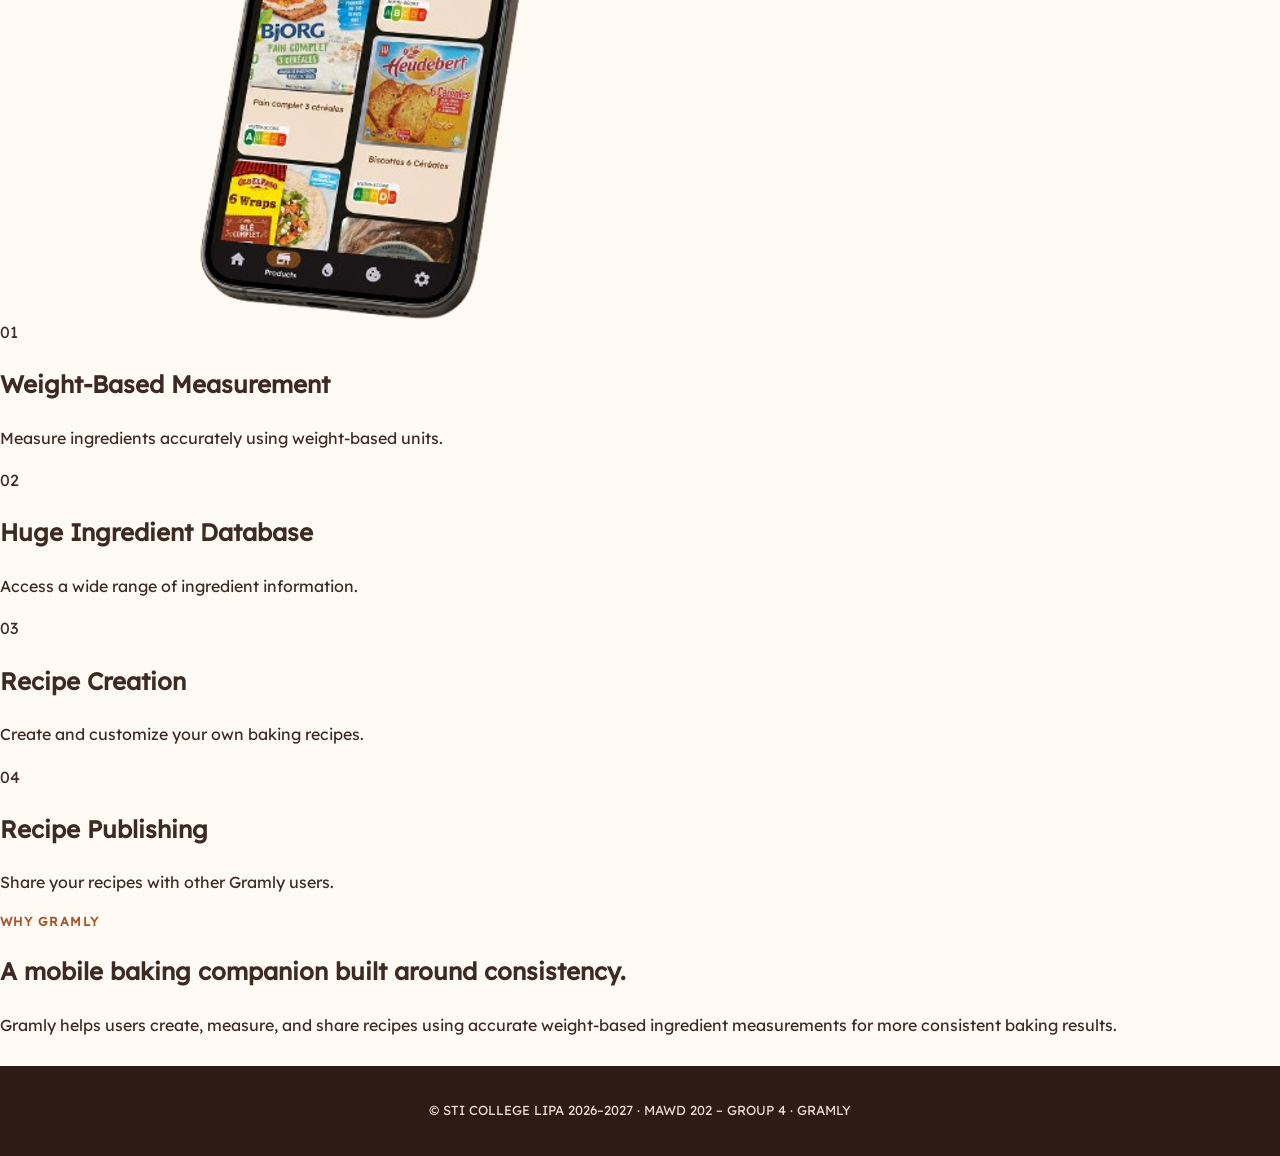
==== commit 07cc2d36: "Revise project" ====
--- a/docs/index.html
+++ b/docs/index.html
@@ -1,48 +1,49 @@
+<!DOCTYPE html>
+<html lang="en">
+<head>
+    <meta charset="UTF-8">
+    <meta name="viewport" content="width=device-width, initial-scale=1.0">
+    <meta name="description" content="Gramly is a baking companion for accurate weight-based measurements, recipe creation, and sharing.">
+    <title>Gramly — Measure Baking the Right Way</title>
+    <link rel="stylesheet" href="stylesheets/main.css">
+    <link rel="icon" href="images/favicon.png">
+</head>
+<body>
+    <header class="landing-topbar">
+        <img id="menu-icon" src="images/gramly-icon.png" alt="Gramly logo">
+        <nav class="menu-list-items" aria-label="Main navigation">
+            <span class="menu-item" id="home"><img src="images/home-icon.png" alt="">Home</span>
+            <span class="menu-item" id="about"><img src="images/question-icon.png" alt="">About</span>
+            <span class="menu-item" id="solution"><img src="images/solution-icon.png" alt="">Solution</span>
+            <span class="menu-item" id="resources"><img src="images/research-icon.png" alt="">Resources</span>
+            <span class="menu-item" id="contact"><img src="images/contact-icon.png" alt="">Contact</span>
+        </nav>
+    </header>
+    
+    <main>
+        <section class="home-section">
+            <div class="hero-content">
+                <p class="eyebrow">Baking, measured better</p>
+                <h1>Your reliable measuring app for baking.</h1>
+                <p>Measure it the right way with weight-based ingredient measurements designed for more accurate, consistent baking.</p>
 
-<html>
-    <head>
-        <title> Gramly </title>
-        <link rel="stylesheet" href="stylesheets/main.css">
-        <link rel="icon" href="images/favicon.png">
-    </head>
-    <body>
-        <div class="landing-topbar">
-            <img id="menu-icon" src="images/gramly-icon.png">
-            <div class="menu-list-items">
-                <span class="menu-item" id="home"> <img src="images/home-icon.png" width="32px"> Home  </span>
-                <span class="menu-item" id="about"> <img src="images/question-icon.png" width="32px"> About </span>
-                <span class="menu-item" id="solution"> <img src="images/solution-icon.png" width="32px"> Solution </span>
-                <span class="menu-item" id="resources"> <img src="images/research-icon.png" width="32px"> Resources </span> 
-                <span class="menu-item" id="contact"> <img src="images/contact-icon.png" width="32px"> Contact </span> 
+                <div class="download-section">
+                    <div class="button-item" role="button" tabindex="0" onclick="downloadGramlyApk()" onkeydown="if(event.key==='Enter'||event.key===' ') downloadGramlyApk()">
+                        <p>Download the Android App</p>
+                        <img class="landing-button-icons" src="images/android-icon.png" alt="Android">
+                    </div>
+                    <img id="gramly-laying-seductive" src="images/gramly-laying-seductive.png" alt="Gramly mascot">
+                </div>
             </div>
-        </div>
-        <img id="alice-sprite" src="images/alice-sprite.png" style="display: none;">
-        <div class="home-section">
-            <h1> 
-                <span class="opaque-bg">
-                    Your free, reliable <br>
-                    measuring app for baking.
-                </span>
-            </h1>
-            <p> 
-                <span class="opaque-bg">
-                    Measure it the right way!
-                </span>
-            </p>
-            <br>
-            <div class="download-section">
-                <div class="button-item" onclick="downloadGramlyApk()">
-                    <p> Download The Android App </p>
-                    <img class="landing-button-icons" src="images/android-icon.png">
-                </div>
-                <img id="gramly-laying-seductive" src="images/gramly-laying-seductive.png">
-            </div>
-        </div>
-        <div class="features-section">
-            <h1>What's special about Gramly?</h1>
+        </section>
+
+        <section class="features-section">
+            <p class="section-kicker">Made for everyday bakers</p>
+            <h1>What’s special about Gramly?</h1>
+            <p class="section-lead">A simpler way to build, measure, and share recipes without relying on inconsistent volume measurements.</p>
 
             <div class="features-item">
-                <img src="images/gramly-phone.png" alt="Gramly mobile application">
+                <img src="images/gramly-phone.png" alt="Gramly mobile application displayed on a phone">
 
                 <div class="features-list">
                     <div class="feature">
@@ -78,28 +79,23 @@
                     </div>
                 </div>
             </div>
-        </div>
-        <div class="home-news">
-            <h1> Why Choose Us? </h1>
-            <p> 
-                Gramly is a <b> mobile baking companion </b> that helps users <br> 
-                create, measure, and share recipes using accurate weight-based <br>
-                ingredient measurements for more consistent baking results.
-            </p>
-        </div>
-        <br><br>
-        <hr>
-        <div class="basic-footer">
-            <p>
-                (C) STI LIPA 2025-2026 David Virtusio, Lance Bathan, and others.
-            </p>
-        </div>
-        <script src="scripts/ui.js"> </script>
-        <script>
-            addMenuScripts();
-            addTTSPlayers();
-            addAliceWalking();
-            addParallaxEffect();
-        </script>
-    </body>
-</html>+        </section>
+
+        <section class="home-news">
+            <p class="section-kicker">Why Gramly</p>
+            <h1>A mobile baking companion built around consistency.</h1>
+            <p>Gramly helps users create, measure, and share recipes using accurate weight-based ingredient measurements for more consistent baking results.</p>
+        </section>
+    </main>
+
+    <footer class="basic-footer"><p>© STI COLLEGE LIPA 2026–2027 · MAWD 202 – GROUP 4 · GRAMLY</p></footer>
+
+    <script src="scripts/ui.js"></script>
+    <script>
+        addMenuScripts();
+        addTTSPlayers();
+        addAliceWalking();
+        addParallaxEffect();
+    </script>
+</body>
+</html>
--- a/docs/stylesheets/main.css
+++ b/docs/stylesheets/main.css
@@ -1,374 +1,8194 @@
-
-/* format for creating new font face */
-/**
-    @font-face {
-        font-family: name goes here;
-        src: url goes here;
-    }
-*/
-
 @font-face {
-    font-family: Lexend;
+    font-family: "Lexend";
     src: url("../fonts/Lexend-Regular.ttf");
-}
-
-@font-face {
-    font-family: OpenDyslexic;
-    src: url("../fonts/OpenDyslexic-Regular.otf");
-}
-
-div.selection-bar {
-    background-color: rgba(66, 65, 65, 0.5);
+    font-display: swap;
+}
+
+:root {
+    --cream: #fffaf3;
+    --flour: #f7ead8;
+    --vanilla: #f2d8b5;
+    --caramel: #c9773f;
+    --caramel-dark: #a9572e;
+    --cinnamon: #8b4b2f;
+    --cocoa: #4a2d22;
+    --espresso: #2d1b15;
+    --white: #ffffff;
+    --ink: #3c2a23;
+    --muted: #715f56;
+    --border: rgba(74, 45, 34, 0.12);
+    --shadow-sm: 0 8px 24px rgba(74, 45, 34, 0.08);
+    --shadow-md: 0 16px 40px rgba(74, 45, 34, 0.14);
+    --radius-md: 24px;
+    --radius-lg: 34px;
+    --content: 1180px;
+}
+
+* {
+    box-sizing: border-box;
+}
+
+html {
+    scroll-behavior: smooth;
+}
+
+body {
+    margin: 0;
+    font-family: "Lexend", system-ui, -apple-system, BlinkMacSystemFont, "Segoe UI", sans-serif;
+    color: var(--ink);
+    background:
+        radial-gradient(circle at top left, rgba(242, 216, 181, 0.55), transparent 34rem),
+        var(--cream);
+    line-height: 1.65;
+}
+
+body::selection {
+    background: var(--vanilla);
+    color: var(--espresso);
+}
+
+img {
+    max-width: 100%;
+    display: block;
+}
+
+a {
+    color: var(--cinnamon);
+    text-decoration: none;
+}
+
+a:hover {
+    color: var(--caramel-dark);
+}
+
+button {
+    font: inherit;
+}
+
+/* ---------- Navigation ---------- */
+.landing-topbar {
+    position: fixed;
+    inset: 0 0 auto 0;
+    z-index: 1000;
+    display: flex;
+    align-items: center;
+    justify-content: space-between;
+    min-height: 78px;
+    padding: 10px max(5vw, 24px);
+    background: rgba(255, 250, 243, 0.9);
+    border-bottom: 1px solid rgba(74, 45, 34, 0.08);
+    backdrop-filter: blur(16px);
+    -webkit-backdrop-filter: blur(16px);
+    box-shadow: 0 4px 18px rgba(74, 45, 34, 0.05);
+}
+
+#menu-icon {
+    height: 100px;
+    object-fit: contain;
+    border-radius: 18px;
+    cursor: pointer;
+    transition: transform 180ms ease;
+}
+
+#menu-icon:hover {
+    transform: rotate(-3deg) scale(1.03);
+}
+
+.menu-list-items {
+    display: flex;
+    align-items: center;
+    gap: 8px;
+}
+
+.menu-item {
+    display: inline-flex;
+    align-items: center;
+    gap: 8px;
+    padding: 10px 14px;
+    border-radius: 999px;
+    color: var(--cocoa);
+    font-size: 0.95rem;
+    font-weight: 700;
+    cursor: pointer;
+    transition: background 180ms ease, color 180ms ease, transform 180ms ease;
+}
+
+.menu-item img {
+    width: 22px !important;
+    height: 22px;
+    object-fit: contain;
+}
+
+.menu-item:hover,
+.menu-item.active {
+    color: var(--white);
+    background: var(--caramel);
+    transform: translateY(-1px);
+}
+
+.mobile-menu-toggle {
+    display: none;
+    width: 44px;
+    height: 44px;
+    border: 1px solid var(--border);
+    border-radius: 14px;
+    background: var(--white);
+    color: var(--cocoa);
+    cursor: pointer;
+    font-size: 1.25rem;
+}
+
+/* ---------- Shared inner-page styles ---------- */
+.basic-content {
+    width: min(var(--content), calc(100% - 40px));
+    margin-inline: auto;
+    position: relative;
+    padding: 72px 0 92px;
+    text-align: center;
+}
+
+.section-kicker {
+    margin: 0 0 8px;
+    color: var(--caramel-dark);
+    font-size: 0.78rem;
+    font-weight: 900;
+    letter-spacing: 0.12em;
+    text-transform: uppercase;
+}
+
+.basic-content > h1 {
+    margin: 0 0 22px;
+    color: var(--cocoa);
+    font-family: Georgia, "Times New Roman", serif;
+    font-size: clamp(2.25rem, 4vw, 4rem);
+    line-height: 1.05;
+    letter-spacing: -0.03em;
+}
+
+.basic-content > p {
+    color: var(--muted);
+    font-size: clamp(1rem, 1.4vw, 1.15rem);
+    line-height: 1.8;
+}
+
+.source-link {
+    display: inline-block;
+    max-width: 850px;
+    margin: 10px auto;
+    padding: 10px 14px;
+    border-radius: 12px;
+    background: rgba(255, 255, 255, 0.6);
+    color: var(--cinnamon);
+    font-size: 0.82rem;
+    overflow-wrap: anywhere;
+}
+
+.inner-hero {
+    position: relative;
+    padding: 150px 20px 74px;
+    overflow: hidden;
+    text-align: center;
+    background:
+        radial-gradient(circle at 15% 20%, rgba(217, 154, 122, 0.24), transparent 22rem),
+        linear-gradient(135deg, var(--espresso), var(--cocoa));
+}
+
+.inner-hero::after {
+    content: "";
+    position: absolute;
+    width: 260px;
+    height: 260px;
+    right: -80px;
+    top: 80px;
+    border: 1px solid rgba(255, 255, 255, 0.12);
+    border-radius: 50%;
+}
+
+.inner-hero h1 {
+    position: relative;
+    z-index: 1;
+    margin: 0;
+    color: var(--white);
+    font-family: Georgia, "Times New Roman", serif;
+    font-size: clamp(2.8rem, 6vw, 5.5rem);
+    line-height: 1;
+}
+
+.inner-hero p {
+    position: relative;
+    z-index: 1;
+    width: min(680px, 100%);
+    margin: 18px auto 0;
+    color: var(--flour);
+    font-size: 1.08rem;
+}
+
+.basic-content h2 {
+    margin: 24px 0 10px;
+    color: var(--cocoa);
+    font-family: Georgia, "Times New Roman", serif;
+    font-size: clamp(1.7rem, 3vw, 2.5rem);
+}
+
+.basic-content img {
+    width: min(720px, 100%);
+    margin: 24px auto;
+    border-radius: var(--radius-md);
+    box-shadow: var(--shadow-md);
+}
+
+.contact-card,
+.resource-card {
+    padding: 26px;
+    border: 1px solid var(--border);
+    border-radius: var(--radius-md);
+    background: var(--white);
+    box-shadow: var(--shadow-sm);
+}
+
+.resource-card .icon-badge {
+    display: grid;
+    place-items: center;
+    width: 50px;
     height: 50px;
-    font-family: Lexend;
-    font-size: 30px; 
-    color: white;
-    font-weight: lighter;
+    margin-bottom: 18px;
+    border-radius: 16px;
+    background: var(--flour);
+    color: var(--cinnamon);
+    font-size: 1.35rem;
+}
+
+.resource-card h3,
+.contact-card h3 {
+    margin: 0 0 9px;
+    color: var(--cocoa);
+    font-size: 1.08rem;
+}
+
+.resource-card p,
+.contact-card p {
+    margin: 0;
+    color: var(--muted);
+    font-size: 0.92rem;
+}
+
+.solution-block {
+    display: grid;
+    grid-template-columns: minmax(0, 1fr) minmax(0, 1fr);
+    gap: 28px;
+    align-items: center;
+    margin: 46px 0;
+    padding: 30px;
+    border: 1px solid var(--border);
+    border-radius: var(--radius-lg);
+    background: var(--white);
+    box-shadow: var(--shadow-sm);
+    text-align: left;
+}
+
+.solution-block:nth-child(even) .solution-copy {
+    order: -1;
+}
+
+.solution-block img {
+    width: 100%;
+    margin: 0;
+    aspect-ratio: 4 / 3;
+    object-fit: cover;
+}
+
+.solution-copy h2 {
+    margin-top: 0;
+}
+
+.contact-grid {
+    display: grid;
+    grid-template-columns: repeat(2, minmax(0, 1fr));
+    gap: 18px;
+    width: min(760px, 100%);
+    margin: 38px auto 0;
+}
+
+.contact-card {
+    text-align: left;
+}
+
+.contact-card a {
+    display: block;
+    margin-top: 8px;
+    font-weight: 800;
+    overflow-wrap: anywhere;
+}
+
+.resources-grid {
+    display: grid;
+    grid-template-columns: repeat(2, minmax(0, 1fr));
+    gap: 20px;
+    margin-top: 36px;
+    text-align: left;
+}
+
+.resource-card a {
+    display: inline-flex;
+    margin-top: 18px;
+    font-weight: 800;
+}
+
+/* ---------- Footer ---------- */
+.basic-footer {
+    margin-top: 28px;
+    padding: 34px 20px;
+    background: var(--espresso);
     text-align: center;
-    padding-top: 20px;
-    padding-bottom: 10px;
-}
-
-div.home-section {
-    padding-left: 12%; /* const left padding */
-    background-image: url("../images/guuds.jpg");
-    background-repeat: no-repeat;
+}
+
+.basic-footer p {
+    margin: 0;
+    color: #eaded5;
+    font-size: 0.82rem;
+}
+
+/* ---------- Shared responsive behavior ---------- */
+@media (max-width: 980px) {
+    .solution-block {
+        grid-template-columns: 1fr;
+    }
+
+    .solution-block:nth-child(even) .solution-copy {
+        order: initial;
+    }
+}
+
+@media (max-width: 760px) {
+    .landing-topbar {
+        min-height: 70px;
+        padding-inline: 18px;
+    }
+
+    #menu-icon {
+        width: 52px;
+        height: 52px;
+    }
+
+    .mobile-menu-toggle {
+        display: grid;
+        place-items: center;
+    }
+
+    .menu-list-items {
+        position: absolute;
+        top: calc(100% + 8px);
+        left: 14px;
+        right: 14px;
+        display: none;
+        flex-direction: column;
+        align-items: stretch;
+        gap: 4px;
+        padding: 10px;
+        border: 1px solid var(--border);
+        border-radius: 18px;
+        background: rgba(255, 250, 243, 0.98);
+        box-shadow: var(--shadow-md);
+    }
+
+    .menu-list-items.open {
+        display: flex;
+    }
+
+    .menu-item {
+        width: 100%;
+        border-radius: 12px;
+    }
+
+    .basic-content {
+        padding-block: 68px;
+    }
+
+    .contact-grid,
+    .resources-grid {
+        grid-template-columns: 1fr;
+    }
+
+    .inner-hero {
+        padding-top: 126px;
+    }
+}
+
+@media (max-width: 460px) {
+    .basic-content {
+        width: min(100% - 28px, var(--content));
+    }
+}
+
+@media (prefers-reduced-motion: reduce) {
+    *,
+    *::before,
+    *::after {
+        scroll-behavior: auto !important;
+        transition: none !important;
+    }
+}
+
+/* =========================================================
+   GRAMLY HOME — NON-SCROLLABLE HERO
+   ========================================================= */
+
+body.home-page {
+    width: 100%;
+    height: 100vh;
+    margin: 0;
+    overflow: hidden;
+    background: #24160f;
+}
+
+
+/* HERO */
+
+.home-hero {
+    position: relative;
+
+    width: 100%;
+    height: 100vh;
+
+    overflow: hidden;
+
+    display: flex;
+    align-items: center;
+
+    box-sizing: border-box;
+
+    padding:
+        135px 8% 45px;
+
+    background:
+        linear-gradient(
+            90deg,
+            rgba(31, 17, 10, 0.96) 0%,
+            rgba(57, 31, 18, 0.90) 48%,
+            rgba(72, 41, 24, 0.62) 100%
+        ),
+        url("../images/guuds.jpg");
+
     background-size: cover;
-    padding-top: 130px;
-    padding-bottom: 90px;
-    image-rendering: crisp-edges;
-}
-
-div.menu-list-items {
-    margin-left: 50px;
-    display: flex;
-    gap: 20px;
-    height: auto;
-}
-
-span.menu-item {
-    font-family: Lexend;
-    font-size: 37px;
-    font-weight: bold;
-    color: white;
-    transition: 100ms ease-in-out;
+    background-position: center;
+}
+
+
+/* subtle warm glow */
+
+.home-hero::before {
+    content: "";
+
+    position: absolute;
+
+    width: 600px;
+    height: 600px;
+
+    border-radius: 50%;
+
+    right: -100px;
+    top: 40%;
+
+    transform: translateY(-50%);
+
+    background:
+        rgba(232, 163, 92, 0.17);
+
+    filter: blur(80px);
+
+    pointer-events: none;
+}
+
+
+/* MAIN LAYOUT */
+
+.home-hero-content {
+    position: relative;
+    z-index: 2;
+
+    width: 100%;
+    max-width: 1400px;
+
+    margin: auto;
+
+    display: grid;
+
+    grid-template-columns:
+        1.05fr 0.95fr;
+
+    align-items: center;
+
+    gap: 40px;
+}
+
+
+/* =========================================================
+   LEFT COPY
+   ========================================================= */
+
+.home-hero-copy {
+    max-width: 720px;
+}
+
+.home-eyebrow {
+    margin:
+        0 0 15px;
+
+    color: #efbb7d;
+
+    font-family: Lexend, sans-serif;
+
+    font-size: 14px;
+
+    font-weight: 700;
+
+    letter-spacing: 3px;
+}
+
+
+/* TITLE */
+
+.home-hero-copy h1 {
+    margin: 0;
+
+    color: #fffaf3;
+
+    font-family: Lexend, sans-serif;
+
+    font-size:
+        clamp(52px, 6vw, 88px);
+
+    font-weight: 800;
+
+    line-height: 0.98;
+
+    letter-spacing: -4px;
+}
+
+.home-hero-copy h1 span {
+    display: block;
+
+    color: #eab274;
+}
+
+
+/* DESCRIPTION */
+
+.home-description {
+    max-width: 650px;
+
+    margin:
+        25px 0 22px;
+
+    color: #eee0d4;
+
+    font-size:
+        clamp(16px, 1.5vw, 21px);
+
+    line-height: 1.7;
+}
+
+.home-description strong {
+    color: #ffd09b;
+}
+
+
+/* PILLS */
+
+.home-pills {
+    display: flex;
+    flex-wrap: wrap;
+
+    gap: 9px;
+
+    margin-bottom: 28px;
+}
+
+.home-pills span {
+    padding:
+        8px 14px;
+
+    border:
+        1px solid rgba(
+            255,
+            255,
+            255,
+            0.13
+        );
+
+    border-radius: 100px;
+
+    background:
+        rgba(
+            255,
+            255,
+            255,
+            0.08
+        );
+
+    backdrop-filter: blur(8px);
+
+    color: #f9e8d8;
+
+    font-family: Lexend, sans-serif;
+
+    font-size: 13px;
+
+    font-weight: 500;
+}
+
+
+
+/* =========================================================
+   BUTTONS
+   ========================================================= */
+
+.home-actions {
+    display: flex;
+
+    align-items: stretch;
+
+    flex-wrap: wrap;
+
+    gap: 12px;
+}
+
+
+/* DOWNLOAD */
+
+.home-download-btn {
+    width: auto;
+    height: 64px;
+
+    display: flex;
+    align-items: center;
+
+    gap: 12px;
+
+    padding:
+        8px 22px;
+
+    border: none;
+
+    border-radius: 15px;
+
+    background: #fff8ed;
+
+    box-shadow:
+        0 14px 35px
+        rgba(0, 0, 0, 0.28);
+
     cursor: pointer;
-}
-
-span.menu-item:hover {
-    color: rgb(200, 200, 200);
-}
-
-canvas#alice {
-    width: 96px;
-    height: 144px;
-    image-rendering: pixelated;
-    position: absolute;
-    margin-left: 48px;
-    margin-top: -25px;
-}
-
-div.landing-topbar {
-    background-color: rgb(45, 45, 45, .5);
-    backdrop-filter: blur(5px);
-    height: 100px;
-    width: 100%;
-    left: 0px;
-    top: 0px;
-    padding-top: 20px;
-    padding-bottom: 30px;
-    position: fixed;
-    display: flex;
-    align-items: center;
-    z-index: 1000;
-}
-
-div.download-section {
-    display: flex;
-    align-items: center;
-    gap: 30px;
-}
-
-img#gramly-laying-seductive {
-    height: 200px;
-}
-
-div.landing-topbar img#menu-icon {
-    width: 128x;
-    height: 128px;
-}
-
-img.tts-button {
-    width: 37px;
-    height: 37px;
-    background-color: white;
-    border-radius: 5px;
-    transition: ease-in-out 100ms;
-    margin-left: 5px;
-}
-
-img.tts-button:hover {
-    background-color: rgb(200, 200, 200);
-}
-
-div.home-news {
-    text-align: center;
-}
-
-div.basic-footer {
-    padding-top: 50px;
-    padding-bottom: 50px;
-    background-color: rgba(66, 65, 65, 0.5);
-    text-align: center;
-}
-
-div.basic-content {
-    padding-top: 100px;
-    text-align: center;
-}
-
-div.contact-content {
-    padding-left: 12%;
-    height: 100%;
-}
-
-div.features-section {
-    padding-top: 20px;
-    background: url("../images/wall.png");
-    text-align: center;
-    box-shadow: 0px -10px 25px rgba(0,0,0,0.9);
-}
-
-div.features-grid {
-    display: flex;
-    flex-wrap: wrap;
-    justify-content: center;
-    gap: 30px;
-}
-
-div.feature-card {
-    background-color: rgb(45, 45, 45);
-    border-radius: 12px;
-    padding: 25px;
-    flex: 1 1 220px;
-    max-width: 250px;
-    box-shadow: 0 6px 18px rgba(0,0,0,0.9);
-    transition: transform 0.3s, box-shadow 0.3s;
-}
-
-.features-section {
-    padding: 80px 10%;
-    color: black;
-}
-
-.features-section h1 {
-    text-align: center;
-    font-size: 65px;
-    margin-bottom: 60px;
-}
-
-.features-item {
+
+    transition:
+        transform 0.2s ease,
+        box-shadow 0.2s ease;
+}
+
+.home-download-btn:hover {
+    transform: translateY(-3px);
+
+    background: white;
+
+    box-shadow:
+        0 18px 42px
+        rgba(0, 0, 0, 0.35);
+}
+
+.home-download-btn img {
+    width: 34px;
+    height: 34px;
+
+    object-fit: contain;
+}
+
+.home-download-btn span {
+    display: flex;
+
+    flex-direction: column;
+
+    align-items: flex-start;
+
+    color: #422719;
+
+    font-family: Lexend, sans-serif;
+
+    font-size: 17px;
+
+    font-weight: 700;
+}
+
+.home-download-btn small {
+    font-size: 10px;
+
+    font-weight: 500;
+
+    opacity: 0.65;
+
+    text-transform: uppercase;
+
+    letter-spacing: 1px;
+}
+
+
+/* ABOUT */
+
+.home-about-btn {
+    width: auto;
+    height: 64px;
+
     display: flex;
     align-items: center;
     justify-content: center;
+
+    gap: 20px;
+
+    padding:
+        0 24px;
+
+    border:
+        1px solid
+        rgba(
+            255,
+            255,
+            255,
+            0.3
+        );
+
+    border-radius: 15px;
+
+    background:
+        rgba(
+            255,
+            255,
+            255,
+            0.08
+        );
+
+    backdrop-filter: blur(10px);
+
+    color: white;
+
+    font-family: Lexend, sans-serif;
+
+    font-size: 15px;
+
+    font-weight: 600;
+
+    cursor: pointer;
+
+    transition:
+        background 0.2s ease,
+        transform 0.2s ease;
+}
+
+.home-about-btn:hover {
+    background:
+        rgba(
+            255,
+            255,
+            255,
+            0.16
+        );
+
+    transform: translateY(-3px);
+}
+
+.home-about-btn span {
+    font-size: 24px;
+
+    color: #efb778;
+}
+
+
+/* NOTE */
+
+.home-note {
+    margin-top: 18px;
+
+    color:
+        rgba(
+            255,
+            255,
+            255,
+            0.48
+        );
+
+    font-size: 12px;
+
+    letter-spacing: 0.6px;
+}
+
+
+
+/* =========================================================
+   RIGHT SIDE / PHONE
+   ========================================================= */
+
+.home-hero-visual {
+    position: relative;
+
+    height: min(620px, 70vh);
+
+    display: flex;
+
+    justify-content: center;
+
+    align-items: center;
+}
+
+
+/* GLOW */
+
+.phone-glow {
+    position: absolute;
+
+    width: 420px;
+    height: 420px;
+
+    border-radius: 50%;
+
+    background:
+        radial-gradient(
+            circle,
+            rgba(238, 175, 105, 0.34),
+            rgba(238, 175, 105, 0)
+            68%
+        );
+
+    filter: blur(5px);
+}
+
+
+/* PHONE */
+
+.home-phone {
+    position: relative;
+    z-index: 2;
+
+    max-height: 96%;
+
+    max-width: 80%;
+
+    object-fit: contain;
+
+    filter:
+        drop-shadow(
+            0 35px 40px
+            rgba(0, 0, 0, 0.38)
+        );
+}
+
+
+/* FLOATING CARDS */
+
+.floating-card {
+    position: absolute;
+
+    z-index: 4;
+
+    display: flex;
+    align-items: center;
+
+    gap: 10px;
+
+    padding:
+        12px 17px;
+
+    border:
+        1px solid
+        rgba(
+            255,
+            255,
+            255,
+            0.18
+        );
+
+    border-radius: 15px;
+
+    background:
+        rgba(
+            255,
+            248,
+            238,
+            0.92
+        );
+
+    box-shadow:
+        0 18px 40px
+        rgba(0, 0, 0, 0.18);
+
+    backdrop-filter: blur(10px);
+}
+
+.floating-card > span {
+    display: flex;
+
+    align-items: center;
+    justify-content: center;
+
+    width: 38px;
+    height: 38px;
+
+    border-radius: 10px;
+
+    background: #f1ddc6;
+
+    color: #765038;
+
+    font-size: 18px;
+}
+
+.floating-card div {
+    display: flex;
+
+    flex-direction: column;
+}
+
+.floating-card strong {
+    color: #51331f;
+
+    font-family: Lexend, sans-serif;
+
+    font-size: 13px;
+}
+
+.floating-card small {
+    margin-top: 3px;
+
+    color: #876c59;
+
+    font-family: Lexend, sans-serif;
+
+    font-size: 10px;
+}
+
+
+/* Positions */
+
+.floating-card-one {
+    left: 1%;
+
+    top: 28%;
+}
+
+.floating-card-two {
+    right: 0;
+
+    bottom: 25%;
+}
+
+
+
+/* =========================================================
+   RESPONSIVE
+   ========================================================= */
+
+@media (max-width: 1000px) {
+
+    .home-hero {
+        padding-left: 6%;
+        padding-right: 6%;
+    }
+
+    .home-hero-content {
+        grid-template-columns:
+            1.1fr 0.9fr;
+    }
+
+    .home-hero-copy h1 {
+        font-size:
+            clamp(48px, 7vw, 70px);
+
+        letter-spacing: -3px;
+    }
+
+    .floating-card {
+        display: none;
+    }
+
+}
+
+
+@media (max-width: 760px) {
+
+    body.home-page {
+        overflow: hidden;
+    }
+
+    .home-hero {
+        padding:
+            115px 6% 25px;
+    }
+
+    .home-hero-content {
+        grid-template-columns: 1fr;
+
+        gap: 10px;
+    }
+
+    .home-hero-copy {
+        text-align: center;
+
+        margin: auto;
+    }
+
+    .home-hero-copy h1 {
+        font-size:
+            clamp(45px, 13vw, 65px);
+
+        letter-spacing: -2px;
+    }
+
+    .home-description {
+        margin:
+            17px auto;
+    }
+
+    .home-pills {
+        justify-content: center;
+    }
+
+    .home-actions {
+        justify-content: center;
+    }
+
+    .home-note {
+        text-align: center;
+    }
+
+    .home-hero-visual {
+        display: none;
+    }
+
+}
+
+
+@media (max-height: 700px) {
+
+    .home-hero {
+        padding-top: 110px;
+    }
+
+    .home-hero-copy h1 {
+        font-size: 58px;
+    }
+
+    .home-description {
+        margin:
+            15px 0;
+    }
+
+    .home-pills {
+        margin-bottom: 18px;
+    }
+
+    .home-hero-visual {
+        height: 480px;
+    }
+
+}
+
+/* =========================================================
+   GRAMLY ABOUT PAGE
+   MATCHES HOME PAGE THEME
+   ========================================================= */
+
+body.about-page {
+    margin: 0;
+    background: #24160f;
+}
+
+
+/* Shared headings */
+
+.about-section-kicker {
+    margin: 0 0 12px;
+
+    color: #b77445;
+
+    font-family: Lexend, sans-serif;
+    font-size: 13px;
+    font-weight: 700;
+
+    letter-spacing: 3px;
+
+    text-transform: uppercase;
+}
+
+.about-section-heading {
+    max-width: 800px;
+
+    margin: 0 auto 60px;
+
+    text-align: center;
+}
+
+.about-section-heading h2,
+.about-story-section h2,
+.about-purpose-section h2,
+.about-final-cta h2 {
+    margin: 0;
+
+    color: #4a2c1c;
+
+    font-family: Lexend, sans-serif;
+
+    font-size: clamp(42px, 5vw, 68px);
+
+    line-height: 1.08;
+
+    letter-spacing: -3px;
+}
+
+.about-section-heading h2 span,
+.about-story-section h2 span,
+.about-purpose-section h2 span,
+.about-final-cta h2 span {
+    color: #b76e3b;
+}
+
+.about-section-heading > p:last-child {
+    max-width: 700px;
+
+    margin: 20px auto 0;
+
+    color: #765846;
+
+    font-size: 18px;
+
+    line-height: 1.75;
+}
+
+
+
+/* =========================================================
+   ABOUT HERO
+   ========================================================= */
+
+.about-hero {
+    position: relative;
+
+    min-height: 720px;
+
+    padding:
+        165px 8% 90px;
+
+    box-sizing: border-box;
+
+    overflow: hidden;
+
+    display: flex;
+    align-items: center;
+
+    background:
+        linear-gradient(
+            90deg,
+            rgba(31, 17, 10, 0.97) 0%,
+            rgba(57, 31, 18, 0.91) 50%,
+            rgba(72, 41, 24, 0.66) 100%
+        ),
+        url("../images/guuds.jpg");
+
+    background-size: cover;
+    background-position: center;
+}
+
+.about-hero::after {
+    content: "";
+
+    position: absolute;
+
+    width: 600px;
+    height: 600px;
+
+    right: -120px;
+    top: 35%;
+
+    border-radius: 50%;
+
+    background:
+        rgba(230, 156, 83, 0.18);
+
+    filter: blur(90px);
+}
+
+.about-hero-inner {
+    position: relative;
+    z-index: 2;
+
+    width: 100%;
+    max-width: 1400px;
+
+    margin: auto;
+
+    display: grid;
+
+    grid-template-columns:
+        1.08fr 0.92fr;
+
     gap: 50px;
-}
-
-.features-item img {
-    width: 60%;
+
+    align-items: center;
+}
+
+.about-hero-copy {
+    max-width: 760px;
+}
+
+.about-eyebrow {
+    margin:
+        0 0 18px;
+
+    color: #eab477;
+
+    font-family: Lexend, sans-serif;
+
+    font-size: 13px;
+    font-weight: 700;
+
+    letter-spacing: 3px;
+}
+
+.about-hero h1 {
+    margin: 0;
+
+    color: #fffaf4;
+
+    font-family: Lexend, sans-serif;
+
+    font-size:
+        clamp(54px, 6vw, 88px);
+
+    line-height: 0.98;
+
+    letter-spacing: -4px;
+}
+
+.about-hero h1 span {
+    color: #e6ad6d;
+}
+
+.about-hero-description {
+    max-width: 700px;
+
+    margin:
+        28px 0 25px;
+
+    color: #eee0d3;
+
+    font-size:
+        clamp(17px, 1.6vw, 21px);
+
+    line-height: 1.75;
+}
+
+.about-hero-description strong {
+    color: #ffd09b;
+}
+
+
+
+/* HERO PILLS */
+
+.about-hero-pills {
+    display: flex;
+
+    flex-wrap: wrap;
+
+    gap: 10px;
+}
+
+.about-hero-pills span {
+    padding:
+        9px 15px;
+
+    border:
+        1px solid rgba(255,255,255,0.14);
+
+    border-radius: 100px;
+
+    background:
+        rgba(255,255,255,0.08);
+
+    backdrop-filter: blur(10px);
+
+    color: #f5e8dc;
+
+    font-family: Lexend, sans-serif;
+
+    font-size: 12px;
+    font-weight: 500;
+}
+
+
+
+/* HERO PHONE */
+
+.about-hero-visual {
+    position: relative;
+
+    height: 520px;
+
+    display: flex;
+
+    align-items: center;
+    justify-content: center;
+}
+
+.about-phone-glow {
+    position: absolute;
+
+    width: 430px;
+    height: 430px;
+
+    border-radius: 50%;
+
+    background:
+        radial-gradient(
+            circle,
+            rgba(235, 169, 98, 0.35),
+            transparent 68%
+        );
+}
+
+.about-phone {
+    position: relative;
+
+    z-index: 2;
+
+    max-height: 100%;
+    max-width: 78%;
+
+    object-fit: contain;
+
+    filter:
+        drop-shadow(
+            0 35px 40px
+            rgba(0,0,0,0.4)
+        );
+}
+
+
+/* FLOATING HERO CARDS */
+
+.about-floating-card {
+    position: absolute;
+
+    z-index: 4;
+
+    display: flex;
+
+    align-items: center;
+
+    gap: 11px;
+
+    padding:
+        12px 16px;
+
+    border-radius: 15px;
+
+    background:
+        rgba(255,248,239,0.94);
+
+    box-shadow:
+        0 18px 38px
+        rgba(0,0,0,0.2);
+}
+
+.about-float-icon {
+    display: flex;
+
+    align-items: center;
+    justify-content: center;
+
+    width: 38px;
+    height: 38px;
+
+    border-radius: 10px;
+
+    background: #f1ddc6;
+}
+
+.about-floating-card div:last-child {
+    display: flex;
+
+    flex-direction: column;
+}
+
+.about-floating-card strong {
+    color: #51321f;
+
+    font-family: Lexend, sans-serif;
+
+    font-size: 13px;
+}
+
+.about-floating-card small {
+    color: #88705f;
+
+    font-family: Lexend, sans-serif;
+
+    font-size: 10px;
+}
+
+.about-float-one {
+    left: 0;
+
+    top: 24%;
+}
+
+.about-float-two {
+    right: 0;
+
+    bottom: 23%;
+}
+
+
+
+/* =========================================================
+   FEATURE SHOWCASE
+   ========================================================= */
+
+.about-features-section {
+    padding:
+        110px 8%;
+
+    background: #fff9f1;
+}
+
+.about-feature-showcase {
+    max-width: 1250px;
+
+    margin: auto;
+
+    display: grid;
+
+    grid-template-columns:
+        0.9fr 1.1fr;
+
+    align-items: center;
+
+    gap: 80px;
+}
+
+
+/* PHONE AREA */
+
+.about-feature-phone {
+    position: relative;
+
+    min-height: 560px;
+
+    display: flex;
+
+    align-items: center;
+    justify-content: center;
+
+    border-radius: 35px;
+
+    overflow: hidden;
+
+    background:
+        linear-gradient(
+            145deg,
+            #ead4bb,
+            #f8ebdd
+        );
+}
+
+.about-feature-phone img {
+    position: relative;
+
+    z-index: 2;
+
+    max-width: 72%;
+
+    max-height: 500px;
+
+    object-fit: contain;
+
+    filter:
+        drop-shadow(
+            0 30px 30px
+            rgba(76,43,22,0.22)
+        );
+}
+
+.phone-background-number {
+    position: absolute;
+
+    bottom: -45px;
+    left: -10px;
+
+    color:
+        rgba(103,61,35,0.08);
+
+    font-family: Lexend, sans-serif;
+
+    font-size: 250px;
+    font-weight: 800;
+}
+
+
+
+/* FEATURE ROW */
+
+.about-feature-list {
+    display: flex;
+
+    flex-direction: column;
+
+    gap: 13px;
+}
+
+.about-feature-row {
+    position: relative;
+
+    display: grid;
+
+    grid-template-columns:
+        45px 58px 1fr;
+
+    align-items: center;
+
+    gap: 18px;
+
+    padding:
+        22px 22px;
+
+    border:
+        1px solid
+        rgba(94,54,29,0.1);
+
+    border-radius: 18px;
+
+    background: #fffdf9;
+
+    transition:
+        transform 0.2s ease,
+        box-shadow 0.2s ease,
+        border-color 0.2s ease;
+}
+
+.about-feature-row:hover {
+    transform: translateX(8px);
+
+    border-color:
+        rgba(183,110,59,0.35);
+
+    box-shadow:
+        0 15px 35px
+        rgba(81,47,26,0.08);
+}
+
+.about-feature-number {
+    color: #bb8c68;
+
+    font-family: Lexend, sans-serif;
+
+    font-size: 12px;
+    font-weight: 700;
+}
+
+.about-feature-icon {
+    display: flex;
+
+    align-items: center;
+    justify-content: center;
+
+    width: 52px;
+    height: 52px;
+
+    border-radius: 14px;
+
+    background: #f1dfcc;
+}
+
+.about-feature-icon img {
+    max-width: 31px;
+    max-height: 31px;
+}
+
+.about-feature-row h3 {
+    margin:
+        0 0 5px;
+
+    color: #50301e;
+
+    font-family: Lexend, sans-serif;
+
+    font-size: 19px;
+}
+
+.about-feature-row p {
+    margin: 0;
+
+    color: #7b604f;
+
+    font-size: 14px;
+
+    line-height: 1.6;
+}
+
+
+
+/* =========================================================
+   CORE TOOLKIT — DARK SECTION
+   ========================================================= */
+
+.about-toolkit-section {
+    padding:
+        115px 8%;
+
+    background:
+        linear-gradient(
+            135deg,
+            #27160e,
+            #422719 55%,
+            #5b3420
+        );
+}
+
+.light-heading h2 {
+    color: #fff9f1;
+}
+
+.light-heading h2 span {
+    color: #e7ad6a;
+}
+
+.light-heading > p:last-child {
+    color: #ddcbbd;
+}
+
+.about-toolkit-section
+.about-section-kicker {
+    color: #e6ad6f;
+}
+
+
+
+/* TOOLKIT GRID */
+
+.about-toolkit-grid {
+    max-width: 1250px;
+
+    margin: auto;
+
+    display: grid;
+
+    grid-template-columns:
+        repeat(4, 1fr);
+
+    gap: 18px;
+}
+
+.about-toolkit-card {
+    position: relative;
+
+    padding:
+        32px 25px;
+
+    border:
+        1px solid
+        rgba(255,255,255,0.1);
+
+    border-radius: 22px;
+
+    background:
+        rgba(255,255,255,0.07);
+
+    backdrop-filter: blur(10px);
+
+    transition:
+        transform 0.25s ease,
+        background 0.25s ease;
+}
+
+.about-toolkit-card:hover {
+    transform: translateY(-8px);
+
+    background:
+        rgba(255,255,255,0.11);
+}
+
+.toolkit-card-number {
+    position: absolute;
+
+    top: 26px;
+    right: 25px;
+
+    color:
+        rgba(255,255,255,0.35);
+
+    font-family: Lexend, sans-serif;
+
+    font-size: 12px;
+
+    font-weight: 700;
+}
+
+.toolkit-icon {
+    display: flex;
+
+    align-items: center;
+    justify-content: center;
+
+    width: 65px;
+    height: 65px;
+
+    margin-bottom: 24px;
+
+    border-radius: 18px;
+
+    background:
+        rgba(255,235,211,0.12);
+}
+
+.toolkit-icon img {
+    max-width: 38px;
+    max-height: 38px;
+}
+
+.about-toolkit-card h3 {
+    margin:
+        0 0 12px;
+
+    color: #fff5e9;
+
+    font-family: Lexend, sans-serif;
+
+    font-size: 20px;
+
+    line-height: 1.3;
+}
+
+.about-toolkit-card p {
+    margin: 0;
+
+    color: #d5c1b2;
+
+    font-size: 14px;
+
+    line-height: 1.7;
+}
+
+
+
+/* =========================================================
+   OUR STORY
+   ========================================================= */
+
+.about-story-section {
+    padding:
+        115px 8%;
+
+    background: #f7ecdf;
+}
+
+.about-story-intro {
+    max-width: 1250px;
+
+    margin:
+        0 auto 60px;
+
+    display: grid;
+
+    grid-template-columns:
+        1fr 1fr;
+
+    align-items: end;
+
+    gap: 80px;
+}
+
+.story-lead {
+    margin: 0;
+
+    color: #6f5544;
+
+    font-size: 17px;
+
+    line-height: 1.8;
+}
+
+.story-lead strong {
+    color: #8b5130;
+}
+
+
+
+/* STORY CARDS */
+
+.about-story-grid {
+    max-width: 1250px;
+
+    margin: auto;
+
+    display: grid;
+
+    grid-template-columns:
+        repeat(3,1fr);
+
+    gap: 22px;
+}
+
+.about-story-card {
+    position: relative;
+
+    padding:
+        35px;
+
+    border-radius: 24px;
+
+    background: #fffaf4;
+
+    border:
+        1px solid
+        rgba(89,51,29,0.1);
+
+    box-shadow:
+        0 15px 35px
+        rgba(83,48,27,0.07);
+}
+
+.featured-story-card {
+    transform: translateY(-15px);
+
+    background: #54311f;
+}
+
+.story-icon {
+    display: flex;
+
+    align-items: center;
+    justify-content: center;
+
+    width: 60px;
+    height: 60px;
+
+    margin-bottom: 35px;
+
+    border-radius: 17px;
+
+    background: #f1ddc7;
+
+    font-size: 28px;
+}
+
+.percentage-icon {
+    color: #a45f34;
+
+    font-family: Lexend, sans-serif;
+
+    font-weight: 800;
+}
+
+.story-number {
+    margin: 0 0 8px;
+
+    color: #b88766 !important;
+
+    font-family: Lexend, sans-serif;
+
+    font-size: 12px !important;
+
+    font-weight: 700;
+}
+
+.about-story-card h3 {
+    margin:
+        0 0 12px;
+
+    color: #51301e;
+
+    font-family: Lexend, sans-serif;
+
+    font-size: 23px;
+}
+
+.about-story-card > p:last-child {
+    margin: 0;
+
+    color: #765a47;
+
+    font-size: 14px;
+
+    line-height: 1.7;
+}
+
+.featured-story-card h3 {
+    color: #fff5e9;
+}
+
+.featured-story-card > p:last-child {
+    color: #dbc7b8;
+}
+
+
+
+/* =========================================================
+   WHY GRAMLY
+   ========================================================= */
+
+.about-purpose-section {
+    position: relative;
+
+    padding:
+        120px 8%;
+
+    overflow: hidden;
+
+    background:
+        linear-gradient(
+            135deg,
+            #22130c,
+            #3c2317
+        );
+
+    text-align: center;
+}
+
+.purpose-background-text {
+    position: absolute;
+
+    left: 50%;
+    top: 40px;
+
+    transform:
+        translateX(-50%);
+
+    color:
+        rgba(255,255,255,0.025);
+
+    font-family: Lexend, sans-serif;
+
+    font-size:
+        clamp(120px, 20vw, 320px);
+
+    font-weight: 900;
+
+    letter-spacing: -15px;
+
+    white-space: nowrap;
+}
+
+.about-purpose-content {
+    position: relative;
+
+    z-index: 2;
+
+    max-width: 900px;
+
+    margin: auto;
+}
+
+.about-purpose-section
+.about-section-kicker {
+    color: #e7ac6c;
+}
+
+.about-purpose-section h2 {
+    color: #fff8ef;
+}
+
+.about-purpose-section h2 span {
+    color: #e7aa68;
+}
+
+.purpose-description {
+    margin:
+        17px 0 35px;
+
+    color: #dbc9ba;
+
+    font-size: 18px;
+}
+
+.purpose-quote-wrapper {
+    padding: 10px;
+
+    border:
+        1px solid
+        rgba(255,255,255,0.13);
+
+    border-radius: 25px;
+
+    background:
+        rgba(255,255,255,0.06);
+
+    box-shadow:
+        0 25px 50px
+        rgba(0,0,0,0.2);
+}
+
+.purpose-quote-wrapper img {
+    display: block;
+
+    width: 100%;
+
+    border-radius: 18px;
+}
+
+.purpose-copy {
+    max-width: 760px;
+
+    margin:
+        35px auto 25px;
+
+    color: #e0cfc1;
+
+    font-size: 17px;
+
+    line-height: 1.8;
+}
+
+.purpose-source {
+    display: inline-flex;
+
+    align-items: center;
+
+    gap: 10px;
+
+    color: #efbb7f;
+
+    font-family: Lexend, sans-serif;
+
+    font-size: 13px;
+
+    font-weight: 600;
+}
+
+.purpose-source span {
+    font-size: 18px;
+}
+
+
+
+/* =========================================================
+   FINAL CTA
+   ========================================================= */
+
+.about-final-cta {
+    padding:
+        80px 8%;
+
+    display: flex;
+
+    align-items: center;
+    justify-content: space-between;
+
+    gap: 40px;
+
+    background: #fff8ef;
+}
+
+.about-final-cta h2 {
+    font-size:
+        clamp(38px, 4.5vw, 58px);
+}
+
+.about-final-cta p:last-child {
+    max-width: 620px;
+
+    margin:
+        18px 0 0;
+
+    color: #765947;
+
+    font-size: 16px;
+}
+
+.about-cta-button {
+    width: auto;
     height: auto;
-}
-
-.features-list {
+
+    flex-shrink: 0;
+
+    display: flex;
+
+    align-items: center;
+
+    gap: 25px;
+
+    padding:
+        18px 25px;
+
+    border: none;
+
+    border-radius: 14px;
+
+    background: #59351f;
+
+    color: white;
+
+    font-family: Lexend, sans-serif;
+
+    font-size: 14px;
+    font-weight: 600;
+
+    cursor: pointer;
+
+    box-shadow:
+        0 15px 30px
+        rgba(70,39,22,0.18);
+
+    transition:
+        transform 0.2s ease,
+        background 0.2s ease;
+}
+
+.about-cta-button:hover {
+    transform:
+        translateY(-3px);
+
+    background: #70452b;
+}
+
+.about-cta-button span {
+    color: #efb878;
+
+    font-size: 23px;
+}
+
+
+
+/* =========================================================
+   RESPONSIVE
+   ========================================================= */
+
+@media (max-width: 1050px) {
+
+    .about-toolkit-grid {
+        grid-template-columns:
+            repeat(2,1fr);
+    }
+
+    .about-feature-showcase {
+        gap: 40px;
+    }
+
+}
+
+
+@media (max-width: 800px) {
+
+    .about-hero {
+        min-height: auto;
+
+        padding:
+            145px 6% 80px;
+    }
+
+    .about-hero-inner {
+        grid-template-columns: 1fr;
+
+        text-align: center;
+    }
+
+    .about-hero-copy {
+        margin: auto;
+    }
+
+    .about-hero-pills {
+        justify-content: center;
+    }
+
+    .about-hero-visual {
+        height: 420px;
+    }
+
+    .about-floating-card {
+        display: none;
+    }
+
+    .about-feature-showcase {
+        grid-template-columns: 1fr;
+    }
+
+    .about-feature-phone {
+        min-height: 480px;
+    }
+
+    .about-story-intro {
+        grid-template-columns: 1fr;
+
+        gap: 25px;
+
+        text-align: center;
+    }
+
+    .about-story-grid {
+        grid-template-columns: 1fr;
+    }
+
+    .featured-story-card {
+        transform: none;
+    }
+
+    .about-final-cta {
+        flex-direction: column;
+
+        align-items: flex-start;
+    }
+
+}
+
+
+@media (max-width: 600px) {
+
+    .about-features-section,
+    .about-toolkit-section,
+    .about-story-section,
+    .about-purpose-section {
+        padding:
+            80px 6%;
+    }
+
+    .about-toolkit-grid {
+        grid-template-columns: 1fr;
+    }
+
+    .about-feature-row {
+        grid-template-columns:
+            36px 48px 1fr;
+
+        gap: 10px;
+
+        padding:
+            18px 14px;
+    }
+
+    .about-feature-icon {
+        width: 44px;
+        height: 44px;
+    }
+
+    .about-feature-row h3 {
+        font-size: 16px;
+    }
+
+    .about-hero h1 {
+        font-size:
+            clamp(45px, 13vw, 65px);
+
+        letter-spacing: -3px;
+    }
+
+    .about-hero-visual {
+        height: 350px;
+    }
+
+    .about-final-cta {
+        padding:
+            65px 6%;
+    }
+
+}
+
+/* =========================================================
+   GRAMLY SOLUTION PAGE
+   ========================================================= */
+
+body.solution-page {
+    margin: 0;
+    overflow-x: hidden;
+    background: #fff9f1;
+}
+
+
+/* =========================================================
+   SHARED SOLUTION HEADINGS
+   ========================================================= */
+
+.solution-section-kicker {
+    margin: 0 0 12px;
+    color: #b77445;
+    font-family: Lexend, sans-serif;
+    font-size: 13px;
+    font-weight: 700;
+    letter-spacing: 3px;
+    text-transform: uppercase;
+}
+
+.solution-section-heading {
+    max-width: 820px;
+    margin: 0 auto 60px;
+    text-align: center;
+}
+
+.solution-section-heading h2,
+.solution-showcase-copy h2,
+.beneficiary-copy h2,
+.solution-final-cta h2 {
+    margin: 0;
+    color: #4a2c1c;
+    font-family: Lexend, sans-serif;
+    font-size: clamp(42px, 5vw, 68px);
+    line-height: 1.08;
+    letter-spacing: -3px;
+}
+
+.solution-section-heading h2 span,
+.solution-showcase-copy h2 span,
+.beneficiary-copy h2 span,
+.solution-final-cta h2 span {
+    color: #b76e3b;
+}
+
+.solution-section-heading > p:last-child {
+    max-width: 700px;
+    margin: 20px auto 0;
+    color: #765846;
+    font-size: 18px;
+    line-height: 1.75;
+}
+
+
+/* =========================================================
+   HERO
+   ========================================================= */
+
+.solution-hero {
+    position: relative;
+    min-height: 720px;
+    padding: 165px 8% 90px;
+    overflow: hidden;
+    display: flex;
+    align-items: center;
+
+    background:
+        linear-gradient(
+            90deg,
+            rgba(31, 17, 10, 0.97) 0%,
+            rgba(57, 31, 18, 0.91) 50%,
+            rgba(72, 41, 24, 0.66) 100%
+        ),
+        url("../images/guuds.jpg");
+
+    background-size: cover;
+    background-position: center;
+}
+
+.solution-hero::after {
+    content: "";
+    position: absolute;
+    width: 620px;
+    height: 620px;
+    right: -130px;
+    top: 28%;
+    border-radius: 50%;
+    background: rgba(230, 156, 83, 0.17);
+    filter: blur(90px);
+}
+
+.solution-hero-inner {
+    position: relative;
+    z-index: 2;
+    width: 100%;
+    max-width: 1400px;
+    margin: auto;
+
+    display: grid;
+    grid-template-columns: 1.05fr 0.95fr;
+    gap: 60px;
+    align-items: center;
+}
+
+.solution-hero-copy {
+    max-width: 760px;
+}
+
+.solution-eyebrow {
+    margin: 0 0 18px;
+    color: #eab477;
+    font-family: Lexend, sans-serif;
+    font-size: 13px;
+    font-weight: 700;
+    letter-spacing: 3px;
+}
+
+.solution-hero h1 {
+    margin: 0;
+    color: #fffaf4;
+    font-family: Lexend, sans-serif;
+    font-size: clamp(54px, 6vw, 88px);
+    line-height: 0.98;
+    letter-spacing: -4px;
+}
+
+.solution-hero h1 span {
+    color: #e6ad6d;
+}
+
+.solution-hero-description {
+    max-width: 700px;
+    margin: 28px 0 25px;
+    color: #eee0d3;
+    font-size: clamp(17px, 1.6vw, 21px);
+    line-height: 1.75;
+}
+
+.solution-hero-description strong {
+    color: #ffd09b;
+}
+
+.solution-hero-pills {
+    display: flex;
+    flex-wrap: wrap;
+    gap: 10px;
+}
+
+.solution-hero-pills span {
+    padding: 9px 15px;
+    border: 1px solid rgba(255,255,255,0.14);
+    border-radius: 100px;
+    background: rgba(255,255,255,0.08);
+    backdrop-filter: blur(10px);
+
+    color: #f5e8dc;
+    font-family: Lexend, sans-serif;
+    font-size: 12px;
+}
+
+
+/* HERO IMAGE */
+
+.solution-hero-visual {
+    position: relative;
+    height: 500px;
+
+    display: flex;
+    align-items: center;
+    justify-content: center;
+}
+
+.solution-visual-glow {
+    position: absolute;
+    width: 430px;
+    height: 430px;
+    border-radius: 50%;
+
+    background:
+        radial-gradient(
+            circle,
+            rgba(235, 169, 98, 0.30),
+            transparent 68%
+        );
+}
+
+.solution-hero-image {
+    position: relative;
+    z-index: 2;
+
+    width: min(480px, 85%);
+    max-height: 440px;
+    object-fit: cover;
+
+    border-radius: 30px;
+
+    box-shadow:
+        0 35px 50px rgba(0,0,0,0.35);
+
+    transform: rotate(2deg);
+}
+
+.solution-floating-card {
+    position: absolute;
+    z-index: 4;
+
+    display: flex;
+    align-items: center;
+    gap: 11px;
+
+    padding: 12px 16px;
+
+    border-radius: 15px;
+
+    background: rgba(255,248,239,0.95);
+
+    box-shadow:
+        0 18px 38px rgba(0,0,0,0.2);
+}
+
+.solution-floating-card > span {
+    display: grid;
+    place-items: center;
+
+    width: 38px;
+    height: 38px;
+
+    border-radius: 10px;
+
+    background: #f1ddc6;
+    color: #71462c;
+
+    font-family: Lexend, sans-serif;
+    font-weight: 800;
+}
+
+.solution-floating-card div {
     display: flex;
     flex-direction: column;
-    gap: 35px;
-    max-width: 600px;
-}
-
-.feature {
-    display: flex;
+}
+
+.solution-floating-card strong {
+    color: #51321f;
+    font-family: Lexend, sans-serif;
+    font-size: 13px;
+}
+
+.solution-floating-card small {
+    color: #88705f;
+    font-family: Lexend, sans-serif;
+    font-size: 10px;
+}
+
+.solution-float-one {
+    left: -10px;
+    top: 22%;
+}
+
+.solution-float-two {
+    right: -10px;
+    bottom: 20%;
+}
+
+
+/* =========================================================
+   PROBLEM
+   ========================================================= */
+
+.solution-problem-section {
+    padding: 115px 8%;
+    background: #fff9f1;
+}
+
+.problem-grid {
+    max-width: 1200px;
+    margin: auto;
+
+    display: grid;
+    grid-template-columns: repeat(3, 1fr);
+    gap: 22px;
+}
+
+.problem-card {
+    position: relative;
+    padding: 34px;
+
+    border: 1px solid rgba(89,51,29,0.1);
+    border-radius: 24px;
+
+    background: #fffdf9;
+
+    box-shadow:
+        0 15px 35px rgba(83,48,27,0.07);
+
+    transition:
+        transform 0.25s ease,
+        box-shadow 0.25s ease;
+}
+
+.problem-card:hover {
+    transform: translateY(-8px);
+
+    box-shadow:
+        0 24px 45px rgba(83,48,27,0.12);
+}
+
+.problem-number {
+    position: absolute;
+    top: 28px;
+    right: 28px;
+
+    color: #c19a7e;
+
+    font-family: Lexend, sans-serif;
+    font-size: 12px;
+    font-weight: 700;
+}
+
+.problem-icon {
+    display: grid;
+    place-items: center;
+
+    width: 62px;
+    height: 62px;
+
+    margin-bottom: 28px;
+
+    border-radius: 18px;
+
+    background: #f1dfcc;
+
+    font-size: 28px;
+}
+
+.problem-card h3 {
+    margin: 0 0 12px;
+
+    color: #51301e;
+
+    font-family: Lexend, sans-serif;
+    font-size: 22px;
+}
+
+.problem-card p {
+    margin: 0;
+
+    color: #765a47;
+
+    font-size: 14px;
+    line-height: 1.75;
+}
+
+
+/* =========================================================
+   MAIN SOLUTION SHOWCASE
+   ========================================================= */
+
+.solution-main-section {
+    padding: 115px 8%;
+    background: #f3e6d7;
+}
+
+.solution-showcase {
+    max-width: 1250px;
+    margin: auto;
+
+    display: grid;
+    grid-template-columns: 0.95fr 1.05fr;
+
     align-items: center;
-    gap: 20px;
-}
-
-.feature-number {
-    font-size: 30px;
-    font-weight: bold;
-    min-width: 35px;
+    gap: 75px;
+}
+
+.solution-image-panel {
+    position: relative;
+    min-height: 520px;
+
+    display: flex;
+    align-items: center;
+    justify-content: center;
+
+    overflow: hidden;
+
+    border-radius: 32px;
+
+    background:
+        linear-gradient(
+            145deg,
+            #dfc3a4,
+            #f7e9d9
+        );
+}
+
+.solution-image-panel img {
+    position: relative;
+    z-index: 2;
+
+    width: 82%;
+    max-height: 440px;
+
+    object-fit: cover;
+
+    border-radius: 22px;
+
+    box-shadow:
+        0 25px 40px rgba(74,43,24,0.20);
+}
+
+.solution-image-number {
+    position: absolute;
+    left: -10px;
+    bottom: -60px;
+
+    color: rgba(94,54,29,0.07);
+
+    font-family: Lexend, sans-serif;
+    font-size: 270px;
+    font-weight: 800;
+}
+
+.solution-showcase-copy > p:not(.solution-section-kicker) {
+    margin: 24px 0;
+
+    color: #705341;
+
+    font-size: 17px;
+    line-height: 1.8;
+}
+
+.solution-benefits {
+    display: grid;
+    gap: 10px;
+
+    margin: 30px 0;
+}
+
+.solution-benefits > div {
+    display: flex;
+    align-items: center;
+    gap: 12px;
+
+    padding: 12px 0;
+
+    border-bottom:
+        1px solid rgba(79,46,27,0.1);
+}
+
+.solution-benefits span {
+    display: grid;
+    place-items: center;
+
+    width: 29px;
+    height: 29px;
+
+    border-radius: 50%;
+
+    background: #5c3722;
     color: white;
-    font-family: Lexend;
-}
-
-.feature h2 {
-    margin: 0 0 8px;
-    font-size: 27px;
-}
-
-.feature p {
+
+    flex-shrink: 0;
+}
+
+.solution-benefits p {
     margin: 0;
+
+    color: #604532;
+
+    font-size: 15px;
+    font-weight: 600;
+}
+
+.solution-reference {
+    display: inline-flex;
+    align-items: center;
+    gap: 10px;
+
+    color: #9b5c34;
+
+    font-family: Lexend, sans-serif;
+    font-size: 13px;
+    font-weight: 700;
+}
+
+.solution-reference span {
+    font-size: 18px;
+}
+
+
+/* =========================================================
+   PROCESS
+   ========================================================= */
+
+.solution-process-section {
+    padding: 115px 8%;
+
+    background:
+        linear-gradient(
+            135deg,
+            #28170f,
+            #422719 55%,
+            #57331f
+        );
+}
+
+.dark-heading h2 {
+    color: #fff8ef;
+}
+
+.dark-heading h2 span {
+    color: #e7ad6a;
+}
+
+.dark-heading > p:last-child {
+    color: #d9c6b7;
+}
+
+.dark-heading .solution-section-kicker {
+    color: #e7ad6d;
+}
+
+.solution-process-grid {
+    max-width: 1250px;
+    margin: auto;
+
+    display: grid;
+
+    grid-template-columns:
+        1fr auto
+        1fr auto
+        1fr auto
+        1fr;
+
+    align-items: center;
+
+    gap: 16px;
+}
+
+.process-card {
+    position: relative;
+
+    min-height: 240px;
+
+    padding: 28px 22px;
+
+    border:
+        1px solid rgba(255,255,255,0.1);
+
+    border-radius: 22px;
+
+    background:
+        rgba(255,255,255,0.07);
+
+    backdrop-filter: blur(8px);
+}
+
+.process-number {
+    position: absolute;
+
+    top: 20px;
+    right: 20px;
+
+    color:
+        rgba(255,255,255,0.3);
+
+    font-family: Lexend, sans-serif;
+
+    font-size: 11px;
+
+    font-weight: 700;
+}
+
+.process-icon {
+    display: grid;
+    place-items: center;
+
+    width: 58px;
+    height: 58px;
+
+    margin-bottom: 26px;
+
+    border-radius: 17px;
+
+    background:
+        rgba(255,236,211,0.12);
+
+    color: #f4c38e;
+
+    font-family: Lexend, sans-serif;
+
+    font-size: 24px;
+
+    font-weight: 800;
+}
+
+.process-card h3 {
+    margin:
+        0 0 10px;
+
+    color: #fff5e9;
+
+    font-family: Lexend, sans-serif;
+
+    font-size: 20px;
+}
+
+.process-card p {
+    margin: 0;
+
+    color: #d1bdaf;
+
+    font-size: 14px;
+
+    line-height: 1.7;
+}
+
+.process-arrow {
+    color: #c58a58;
+
+    font-family: Lexend, sans-serif;
+
+    font-size: 25px;
+
+    opacity: 0.6;
+}
+
+
+/* =========================================================
+   BENEFICIARIES
+   ========================================================= */
+
+.solution-beneficiaries-section {
+    padding: 115px 8%;
+
+    background: #fff9f1;
+}
+
+.beneficiary-layout {
+    max-width: 1250px;
+    margin: auto;
+
+    display: grid;
+
+    grid-template-columns:
+        1fr 1fr;
+
+    align-items: center;
+
+    gap: 80px;
+}
+
+.beneficiary-copy > p:not(.solution-section-kicker) {
+    margin: 25px 0 30px;
+
+    color: #705341;
+
     font-size: 17px;
-    line-height: 1.5;
-}
-
-div.feature-card:hover {
-    transform: translateY(-5px);
-    box-shadow: 0 10px 25px rgba(0,0,0,0.15);
-}
-
-div.feature-card img {
-    height: 120px;
-    margin-bottom: 15px;
-}
-
-div.feature-card h3 {
-    margin-bottom: 10px;
-    color: white; /* Use your accent color */
-    font-family: Lexend;
-}
-
-div.feature-card p {
-    font-size: 0.95rem;
-    line-height: 1.4;
+
+    line-height: 1.8;
+}
+
+.beneficiary-list {
+    display: grid;
+
+    grid-template-columns:
+        repeat(2,1fr);
+
+    gap: 10px;
+}
+
+.beneficiary-list > div {
+    display: flex;
+
+    align-items: center;
+
+    gap: 12px;
+
+    padding: 15px;
+
+    border:
+        1px solid rgba(89,51,29,0.1);
+
+    border-radius: 14px;
+
+    background: #fffdf9;
+}
+
+.beneficiary-list span {
+    color: #b27750;
+
+    font-family: Lexend, sans-serif;
+
+    font-size: 11px;
+
+    font-weight: 800;
+}
+
+.beneficiary-list p {
+    margin: 0;
+
+    color: #5f402d;
+
+    font-size: 14px;
+
+    font-weight: 700;
+}
+
+.beneficiary-image-wrap {
+    position: relative;
+
+    min-height: 510px;
+
+    display: flex;
+
+    align-items: center;
+
+    justify-content: center;
+
+    overflow: hidden;
+
+    border-radius: 32px;
+
+    background:
+        #ead5bf;
+}
+
+.beneficiary-image-wrap img {
+    position: relative;
+
+    z-index: 2;
+
+    width: 82%;
+
+    max-height: 430px;
+
+    object-fit: cover;
+
+    border-radius: 24px;
+
+    box-shadow:
+        0 25px 45px
+        rgba(70,39,22,0.2);
+}
+
+.beneficiary-bg-text {
+    position: absolute;
+
+    top: -10px;
+
+    left: 50%;
+
+    transform:
+        translateX(-50%);
+
+    color:
+        rgba(81,47,27,0.06);
+
+    font-family: Lexend, sans-serif;
+
+    font-size:
+        clamp(100px, 12vw, 180px);
+
+    font-weight: 900;
+}
+
+.beneficiary-badge {
+    position: absolute;
+
+    z-index: 4;
+
+    right: 20px;
+
+    bottom: 25px;
+
+    display: flex;
+
+    flex-direction: column;
+
+    padding:
+        14px 18px;
+
+    border-radius: 15px;
+
+    background:
+        rgba(255,249,241,0.95);
+
+    box-shadow:
+        0 15px 30px
+        rgba(61,34,19,0.15);
+}
+
+.beneficiary-badge strong {
+    color: #4e2f1d;
+
+    font-family: Lexend, sans-serif;
+
+    font-size: 13px;
+}
+
+.beneficiary-badge span {
+    color: #9b704f;
+
+    font-family: Lexend, sans-serif;
+
+    font-size: 11px;
+}
+
+
+/* =========================================================
+   FINAL CTA
+   ========================================================= */
+
+.solution-final-cta {
+    padding:
+        85px 8%;
+
+    display: flex;
+
+    align-items: center;
+
+    justify-content: space-between;
+
+    gap: 40px;
+
+    background: #f3e3d1;
+}
+
+.solution-final-cta h2 {
+    font-size:
+        clamp(38px, 4.5vw, 58px);
+}
+
+.solution-final-cta > div > p:last-child {
+    max-width: 650px;
+
+    margin:
+        18px 0 0;
+
+    color: #725442;
+
+    font-size: 16px;
+}
+
+.solution-cta-button {
+    width: auto;
+    height: auto;
+
+    flex-shrink: 0;
+
+    display: flex;
+
+    align-items: center;
+
+    gap: 25px;
+
+    padding:
+        18px 25px;
+
+    border: none;
+
+    border-radius: 14px;
+
+    background: #59351f;
+
     color: white;
-}
-
-span.buttons {
+
+    font-family: Lexend, sans-serif;
+
+    font-size: 14px;
+
+    font-weight: 600;
+
     cursor: pointer;
-    padding: 15px;
-    transition: ease-in-out 100ms;
-}
-
-span.buttons:hover {
-    background-color: rgb(125, 125, 125, 0.5);
-}
-
-img#menu-list {
+
+    box-shadow:
+        0 15px 30px
+        rgba(70,39,22,0.18);
+
+    transition:
+        transform 0.2s ease,
+        background 0.2s ease;
+}
+
+.solution-cta-button:hover {
+    transform: translateY(-3px);
+
+    background: #70452b;
+}
+
+.solution-cta-button span {
+    color: #efb878;
+
+    font-size: 23px;
+}
+
+
+/* =========================================================
+   RESPONSIVE
+   ========================================================= */
+
+@media (max-width: 1050px) {
+
+    .solution-showcase,
+    .beneficiary-layout {
+        gap: 45px;
+    }
+
+    .solution-process-grid {
+        grid-template-columns:
+            repeat(2,1fr);
+    }
+
+    .process-arrow {
+        display: none;
+    }
+
+}
+
+
+@media (max-width: 820px) {
+
+    .solution-hero {
+        min-height: auto;
+
+        padding:
+            145px 6% 80px;
+    }
+
+    .solution-hero-inner {
+        grid-template-columns: 1fr;
+
+        text-align: center;
+    }
+
+    .solution-hero-copy {
+        margin: auto;
+    }
+
+    .solution-hero-pills {
+        justify-content: center;
+    }
+
+    .solution-hero-visual {
+        height: 420px;
+    }
+
+    .solution-floating-card {
+        display: none;
+    }
+
+    .problem-grid {
+        grid-template-columns: 1fr;
+    }
+
+    .solution-showcase,
+    .beneficiary-layout {
+        grid-template-columns: 1fr;
+    }
+
+    .solution-image-panel,
+    .beneficiary-image-wrap {
+        min-height: 450px;
+    }
+
+    .solution-final-cta {
+        flex-direction: column;
+
+        align-items: flex-start;
+    }
+
+}
+
+
+@media (max-width: 600px) {
+
+    .solution-problem-section,
+    .solution-main-section,
+    .solution-process-section,
+    .solution-beneficiaries-section {
+        padding:
+            80px 6%;
+    }
+
+    .solution-hero h1 {
+        font-size:
+            clamp(45px, 13vw, 65px);
+
+        letter-spacing: -3px;
+    }
+
+    .solution-hero-visual {
+        height: 330px;
+    }
+
+    .solution-process-grid {
+        grid-template-columns: 1fr;
+    }
+
+    .beneficiary-list {
+        grid-template-columns: 1fr;
+    }
+
+    .solution-image-panel,
+    .beneficiary-image-wrap {
+        min-height: 380px;
+    }
+
+    .solution-final-cta {
+        padding:
+            65px 6%;
+    }
+
+}
+
+/* =========================================================
+   GRAMLY RESOURCES PAGE
+   ========================================================= */
+
+body.resources-page {
+    margin: 0;
+    overflow-x: hidden;
+    background: #fff9f1;
+}
+
+
+/* =========================================================
+   SHARED HEADINGS
+   ========================================================= */
+
+.resources-section-kicker {
+    margin: 0 0 12px;
+
+    color: #b77445;
+
+    font-family: Lexend, sans-serif;
+    font-size: 13px;
+    font-weight: 700;
+
+    letter-spacing: 3px;
+    text-transform: uppercase;
+}
+
+.resources-section-heading {
+    max-width: 820px;
+
+    margin: auto;
+
+    text-align: center;
+}
+
+.resources-section-heading h2,
+.resources-purpose-section h2,
+.resources-final-cta h2 {
+    margin: 0;
+
+    color: #4a2c1c;
+
+    font-family: Lexend, sans-serif;
+
+    font-size: clamp(42px, 5vw, 68px);
+
+    line-height: 1.08;
+
+    letter-spacing: -3px;
+}
+
+.resources-section-heading h2 span,
+.resources-purpose-section h2 span,
+.resources-final-cta h2 span {
+    color: #b76e3b;
+}
+
+.resources-section-heading > p:last-child {
+    max-width: 720px;
+
+    margin: 20px auto 0;
+
+    color: #765846;
+
+    font-size: 18px;
+
+    line-height: 1.75;
+}
+
+
+/* =========================================================
+   HERO
+   ========================================================= */
+
+.resources-hero {
+    position: relative;
+
+    min-height: 680px;
+
+    display: flex;
+    align-items: center;
+
+    padding: 160px 8% 85px;
+
+    overflow: hidden;
+
+    background:
+        linear-gradient(
+            90deg,
+            rgba(31, 17, 10, 0.97) 0%,
+            rgba(57, 31, 18, 0.91) 50%,
+            rgba(72, 41, 24, 0.66) 100%
+        ),
+        url("../images/guuds.jpg");
+
+    background-size: cover;
+    background-position: center;
+}
+
+.resources-hero::after {
+    content: "";
+
+    position: absolute;
+
+    width: 600px;
+    height: 600px;
+
+    right: -150px;
+    top: 25%;
+
+    border-radius: 50%;
+
+    background: rgba(230, 156, 83, 0.17);
+
+    filter: blur(90px);
+}
+
+.resources-hero-inner {
+    position: relative;
+
+    z-index: 2;
+
+    width: 100%;
+    max-width: 1400px;
+
+    margin: auto;
+
+    display: grid;
+
+    grid-template-columns:
+        1.05fr 0.95fr;
+
+    align-items: center;
+
+    gap: 60px;
+}
+
+.resources-hero-copy {
+    max-width: 730px;
+}
+
+.resources-eyebrow {
+    margin: 0 0 18px;
+
+    color: #eab477;
+
+    font-family: Lexend, sans-serif;
+
+    font-size: 13px;
+    font-weight: 700;
+
+    letter-spacing: 3px;
+}
+
+.resources-hero h1 {
+    margin: 0;
+
+    color: #fffaf4;
+
+    font-family: Lexend, sans-serif;
+
+    font-size:
+        clamp(54px, 6vw, 88px);
+
+    line-height: 0.98;
+
+    letter-spacing: -4px;
+}
+
+.resources-hero h1 span {
+    display: block;
+
+    color: #e6ad6d;
+}
+
+.resources-hero-description {
+    max-width: 680px;
+
+    margin: 28px 0 25px;
+
+    color: #eee0d3;
+
+    font-size:
+        clamp(17px, 1.6vw, 21px);
+
+    line-height: 1.75;
+}
+
+
+/* Pills */
+
+.resources-hero-pills {
+    display: flex;
+
+    flex-wrap: wrap;
+
+    gap: 10px;
+}
+
+.resources-hero-pills span {
+    padding: 9px 15px;
+
+    border:
+        1px solid rgba(255,255,255,0.14);
+
+    border-radius: 100px;
+
+    background:
+        rgba(255,255,255,0.08);
+
+    backdrop-filter: blur(10px);
+
+    color: #f5e8dc;
+
+    font-family: Lexend, sans-serif;
+
+    font-size: 12px;
+}
+
+
+/* =========================================================
+   HERO VISUAL
+   ========================================================= */
+
+.resources-hero-visual {
+    position: relative;
+
+    height: 430px;
+
+    display: flex;
+
+    align-items: center;
+
+    justify-content: center;
+}
+
+.resources-glow {
+    position: absolute;
+
+    width: 420px;
+    height: 420px;
+
+    border-radius: 50%;
+
+    background:
+        radial-gradient(
+            circle,
+            rgba(236, 169, 97, 0.30),
+            transparent 68%
+        );
+}
+
+.research-visual-card {
+    position: relative;
+
+    z-index: 2;
+
+    width: min(380px, 78%);
+
+    padding: 45px 35px;
+
+    border:
+        1px solid rgba(255,255,255,0.14);
+
+    border-radius: 30px;
+
+    background:
+        rgba(255,248,238,0.10);
+
+    backdrop-filter: blur(18px);
+
+    text-align: center;
+
+    box-shadow:
+        0 30px 50px rgba(0,0,0,0.25);
+}
+
+.research-icon-large {
+    display: grid;
+
+    place-items: center;
+
     width: 80px;
     height: 80px;
-    float: right;
-    margin-right: 70px;
+
+    margin: 0 auto 25px;
+
+    border-radius: 22px;
+
+    background: #f0dcc5;
+
+    font-size: 36px;
+}
+
+.research-visual-card > p {
+    margin: 0 0 8px;
+
+    color: #e6ae70;
+
+    font-family: Lexend, sans-serif;
+
+    font-size: 12px;
+
+    letter-spacing: 2px;
+
+    text-transform: uppercase;
+}
+
+.research-visual-card > strong {
+    display: block;
+
+    color: #fff8ee;
+
+    font-family: Lexend, sans-serif;
+
+    font-size: 22px;
+
+    line-height: 1.4;
+}
+
+.research-mini-tags {
+    display: flex;
+
+    justify-content: center;
+
+    flex-wrap: wrap;
+
+    gap: 6px;
+
+    margin-top: 25px;
+}
+
+.research-mini-tags span {
+    padding: 6px 10px;
+
+    border-radius: 100px;
+
+    background:
+        rgba(255,255,255,0.09);
+
+    color: #dfcec1;
+
+    font-family: Lexend, sans-serif;
+
+    font-size: 10px;
+}
+
+
+/* Floating cards */
+
+.resources-floating-card {
+    position: absolute;
+
+    z-index: 4;
+
+    display: flex;
+    align-items: center;
+
+    gap: 10px;
+
+    padding: 12px 16px;
+
+    border-radius: 15px;
+
+    background:
+        rgba(255,248,239,0.95);
+
+    box-shadow:
+        0 18px 38px
+        rgba(0,0,0,0.2);
+}
+
+.resources-floating-card > span {
+    display: grid;
+
+    place-items: center;
+
+    width: 38px;
+    height: 38px;
+
     border-radius: 10px;
+
+    background: #f1ddc6;
+
+    color: #72472c;
+
+    font-size: 17px;
+}
+
+.resources-floating-card div {
+    display: flex;
+
+    flex-direction: column;
+}
+
+.resources-floating-card strong {
+    color: #51321f;
+
+    font-family: Lexend, sans-serif;
+
+    font-size: 12px;
+}
+
+.resources-floating-card small {
+    color: #88705f;
+
+    font-family: Lexend, sans-serif;
+
+    font-size: 9px;
+}
+
+.resources-float-one {
+    left: -10px;
+
+    top: 22%;
+}
+
+.resources-float-two {
+    right: -10px;
+
+    bottom: 20%;
+}
+
+
+/* =========================================================
+   INTRO
+   ========================================================= */
+
+.resources-intro-section {
+    padding: 110px 8% 70px;
+
+    background: #fff9f1;
+}
+
+
+/* =========================================================
+   REFERENCE CARDS
+   ========================================================= */
+
+.resources-references-section {
+    padding: 20px 8% 115px;
+
+    background: #fff9f1;
+}
+
+.resources-reference-grid {
+    max-width: 1100px;
+
+    margin: auto;
+
+    display: grid;
+
+    grid-template-columns:
+        repeat(2, 1fr);
+
+    gap: 25px;
+}
+
+.reference-card {
+    position: relative;
+
+    display: flex;
+
+    flex-direction: column;
+
+    min-height: 440px;
+
+    padding: 38px;
+
+    border:
+        1px solid rgba(89,51,29,0.1);
+
+    border-radius: 28px;
+
+    background: #fffdf9;
+
+    box-shadow:
+        0 18px 40px
+        rgba(83,48,27,0.08);
+
+    transition:
+        transform 0.25s ease,
+        box-shadow 0.25s ease;
+}
+
+.reference-card:hover {
+    transform: translateY(-8px);
+
+    box-shadow:
+        0 26px 50px
+        rgba(83,48,27,0.13);
+}
+
+.reference-card-top {
+    display: flex;
+
+    align-items: center;
+
+    justify-content: space-between;
+
+    margin-bottom: 35px;
+}
+
+.reference-icon {
+    display: grid;
+
+    place-items: center;
+
+    width: 68px;
+    height: 68px;
+
+    border-radius: 20px;
+
+    background: #f1dfcc;
+
+    font-size: 30px;
+}
+
+.reference-number {
+    color: #b98c6b;
+
+    font-family: Lexend, sans-serif;
+
+    font-size: 12px;
+
+    font-weight: 800;
+}
+
+.reference-type {
+    margin: 0 0 9px;
+
+    color: #b77445;
+
+    font-family: Lexend, sans-serif;
+
+    font-size: 11px;
+
+    font-weight: 800;
+
+    letter-spacing: 2px;
+}
+
+.reference-card h2 {
+    margin: 0 0 16px;
+
+    color: #4e2f1d;
+
+    font-family: Lexend, sans-serif;
+
+    font-size:
+        clamp(28px, 3vw, 40px);
+
+    letter-spacing: -1px;
+}
+
+.reference-card h2 span {
+    color: #b47244;
+}
+
+.reference-description {
+    margin: 0;
+
+    color: #765947;
+
+    font-size: 15px;
+
+    line-height: 1.8;
+}
+
+.reference-topic-list {
+    display: flex;
+
+    flex-wrap: wrap;
+
+    gap: 7px;
+
+    margin: 25px 0 32px;
+}
+
+.reference-topic-list span {
+    padding: 7px 11px;
+
+    border-radius: 100px;
+
+    background: #f2e2d1;
+
+    color: #795039;
+
+    font-family: Lexend, sans-serif;
+
+    font-size: 10px;
+
+    font-weight: 600;
+}
+
+.reference-button {
+    margin-top: auto;
+
+    display: flex;
+
+    align-items: center;
+
+    justify-content: space-between;
+
+    padding: 15px 18px;
+
+    border-radius: 13px;
+
+    background: #59351f;
+
+    color: white;
+
+    font-family: Lexend, sans-serif;
+
+    font-size: 13px;
+
+    font-weight: 700;
+
+    transition:
+        transform 0.2s ease,
+        background 0.2s ease;
+}
+
+.reference-button:hover {
+    color: white;
+
+    background: #75462a;
+
+    transform: translateY(-2px);
+}
+
+.reference-button span {
+    color: #efb878;
+
+    font-size: 20px;
+}
+
+
+/* Dark card */
+
+.dark-reference-card {
+    border-color:
+        rgba(255,255,255,0.09);
+
+    background:
+        linear-gradient(
+            145deg,
+            #332017,
+            #563320
+        );
+}
+
+.dark-reference-card
+.reference-icon {
+    background:
+        rgba(255,239,218,0.12);
+}
+
+.dark-reference-card
+.reference-type {
+    color: #e2a96d;
+}
+
+.dark-reference-card h2 {
+    color: #fff8ef;
+}
+
+.dark-reference-card h2 span {
+    color: #e2aa6d;
+}
+
+.dark-reference-card
+.reference-number {
+    color:
+        rgba(255,255,255,0.38);
+}
+
+.dark-reference-card
+.reference-description {
+    color: #dbc7b9;
+}
+
+.dark-reference-card
+.reference-topic-list span {
+    background:
+        rgba(255,255,255,0.08);
+
+    color: #ead8ca;
+}
+
+.dark-reference-card
+.reference-button {
+    background: #fff7eb;
+
+    color: #51301e;
+}
+
+.dark-reference-card
+.reference-button:hover {
+    color: #51301e;
+
+    background: white;
+}
+
+
+/* =========================================================
+   WHY REFERENCES MATTER
+   ========================================================= */
+
+.resources-purpose-section {
+    padding: 115px 8%;
+
+    background:
+        linear-gradient(
+            135deg,
+            #28170f,
+            #422719 55%,
+            #57331f
+        );
+}
+
+.resources-purpose-inner {
+    max-width: 1200px;
+
+    margin: auto;
+
+    display: grid;
+
+    grid-template-columns:
+        1fr 1fr;
+
+    gap: 80px;
+
+    align-items: center;
+}
+
+.resources-purpose-section
+.resources-section-kicker {
+    color: #e4aa6d;
+}
+
+.resources-purpose-section h2 {
+    color: #fff8ef;
+}
+
+.resources-purpose-section h2 span {
+    color: #e5aa69;
+}
+
+.resources-purpose-copy > p {
+    margin: 0 0 30px;
+
+    color: #d9c5b6;
+
+    font-size: 17px;
+
+    line-height: 1.8;
+}
+
+.resources-purpose-points {
+    display: grid;
+
+    gap: 9px;
+}
+
+.resources-purpose-points > div {
+    display: flex;
+
+    align-items: center;
+
+    gap: 14px;
+
+    padding: 14px 0;
+
+    border-bottom:
+        1px solid rgba(255,255,255,0.1);
+}
+
+.resources-purpose-points span {
+    color: #e1a568;
+
+    font-family: Lexend, sans-serif;
+
+    font-size: 11px;
+
+    font-weight: 800;
+}
+
+.resources-purpose-points p {
+    margin: 0;
+
+    color: #f1e3d7;
+
+    font-size: 14px;
+
+    font-weight: 600;
+}
+
+
+/* =========================================================
+   RESEARCH NOTE
+   ========================================================= */
+
+.resources-note-section {
+    padding: 100px 8%;
+
+    background: #f4e7d8;
+}
+
+.resources-note-card {
+    max-width: 1000px;
+
+    margin: auto;
+
+    display: grid;
+
+    grid-template-columns:
+        auto 1fr;
+
+    align-items: center;
+
+    gap: 30px;
+
+    padding: 40px;
+
+    border-radius: 28px;
+
+    background: #fffaf4;
+
+    border:
+        1px solid rgba(89,51,29,0.1);
+
+    box-shadow:
+        0 18px 40px
+        rgba(83,48,27,0.07);
+}
+
+.resources-note-icon {
+    display: grid;
+
+    place-items: center;
+
+    width: 80px;
+    height: 80px;
+
+    border-radius: 22px;
+
+    background: #eed7bf;
+
+    font-size: 35px;
+}
+
+.resources-note-card h2 {
+    margin: 0 0 10px;
+
+    color: #50301e;
+
+    font-family: Lexend, sans-serif;
+
+    font-size:
+        clamp(27px, 3vw, 40px);
+}
+
+.resources-note-card
+div:last-child > p:last-child {
+    margin: 0;
+
+    color: #765947;
+
+    font-size: 15px;
+
+    line-height: 1.75;
+}
+
+
+/* =========================================================
+   FINAL CTA
+   ========================================================= */
+
+.resources-final-cta {
+    padding: 85px 8%;
+
+    display: flex;
+
+    align-items: center;
+
+    justify-content: space-between;
+
+    gap: 40px;
+
+    background: #fff8ef;
+}
+
+.resources-final-cta h2 {
+    font-size:
+        clamp(38px, 4.5vw, 58px);
+}
+
+.resources-final-cta
+> div > p:last-child {
+    max-width: 620px;
+
+    margin: 18px 0 0;
+
+    color: #725442;
+
+    font-size: 16px;
+}
+
+.resources-cta-button {
+    width: auto;
+    height: auto;
+
+    flex-shrink: 0;
+
+    display: flex;
+
+    align-items: center;
+
+    gap: 25px;
+
+    padding: 18px 25px;
+
+    border: none;
+
+    border-radius: 14px;
+
+    background: #59351f;
+
+    color: white;
+
+    font-family: Lexend, sans-serif;
+
+    font-size: 14px;
+
+    font-weight: 600;
+
     cursor: pointer;
-}
-
-img#menu-list:hover {
-    background-color: rgb(90, 90, 90);
-}
-
-img#menu-icon {
-    padding-left: 70px;
-    border-radius: 29px;
+
+    box-shadow:
+        0 15px 30px
+        rgba(70,39,22,0.18);
+
+    transition:
+        transform 0.2s ease,
+        background 0.2s ease;
+}
+
+.resources-cta-button:hover {
+    transform: translateY(-3px);
+
+    background: #70452b;
+}
+
+.resources-cta-button span {
+    color: #efb878;
+
+    font-size: 23px;
+}
+
+
+/* =========================================================
+   RESPONSIVE
+   ========================================================= */
+
+@media (max-width: 900px) {
+
+    .resources-hero-inner {
+        grid-template-columns: 1fr;
+
+        text-align: center;
+    }
+
+    .resources-hero-copy {
+        margin: auto;
+    }
+
+    .resources-hero-pills {
+        justify-content: center;
+    }
+
+    .resources-reference-grid,
+    .resources-purpose-inner {
+        grid-template-columns: 1fr;
+    }
+
+    .resources-purpose-inner {
+        gap: 35px;
+    }
+
+}
+
+
+@media (max-width: 700px) {
+
+    .resources-hero {
+        min-height: auto;
+
+        padding:
+            145px 6% 75px;
+    }
+
+    .resources-hero h1 {
+        font-size:
+            clamp(45px, 13vw, 65px);
+
+        letter-spacing: -3px;
+    }
+
+    .resources-hero-visual {
+        height: 370px;
+    }
+
+    .resources-floating-card {
+        display: none;
+    }
+
+    .resources-intro-section {
+        padding:
+            80px 6% 50px;
+    }
+
+    .resources-references-section,
+    .resources-purpose-section,
+    .resources-note-section {
+        padding-left: 6%;
+        padding-right: 6%;
+    }
+
+    .resources-reference-grid {
+        grid-template-columns: 1fr;
+    }
+
+    .resources-note-card {
+        grid-template-columns: 1fr;
+
+        text-align: center;
+    }
+
+    .resources-note-icon {
+        margin: auto;
+    }
+
+    .resources-final-cta {
+        flex-direction: column;
+
+        align-items: flex-start;
+
+        padding:
+            65px 6%;
+    }
+
+}
+
+
+@media (max-width: 480px) {
+
+    .research-visual-card {
+        width: 90%;
+
+        padding:
+            35px 22px;
+    }
+
+    .reference-card {
+        padding: 28px 24px;
+    }
+
+}
+
+/* =========================================================
+   ABOUT INTRO — EDITORIAL / STORY STYLE
+   Completely different from Home hero
+   ========================================================= */
+
+.about-intro {
+    position: relative;
+
+    min-height: 760px;
+
+    padding:
+        175px 8% 75px;
+
+    overflow: hidden;
+
+    background:
+        linear-gradient(
+            135deg,
+            #fffaf3 0%,
+            #f8ecdd 60%,
+            #efdbc3 100%
+        );
+
+    color: #4a2d22;
+}
+
+
+/* HUGE DECORATIVE ABOUT */
+
+.about-intro-bg-text {
+    position: absolute;
+
+    top: 95px;
+    left: -25px;
+
+    color:
+        rgba(86, 49, 29, 0.045);
+
+    font-family: Lexend, sans-serif;
+
+    font-size:
+        clamp(130px, 22vw, 340px);
+
+    font-weight: 900;
+
+    line-height: 0.8;
+
+    letter-spacing: -18px;
+
+    pointer-events: none;
+
+    user-select: none;
+}
+
+
+/* MAIN TWO-COLUMN LAYOUT */
+
+.about-intro-inner {
+    position: relative;
+
+    z-index: 2;
+
+    width: 100%;
+    max-width: 1350px;
+
+    margin: auto;
+
+    display: grid;
+
+    grid-template-columns:
+        minmax(0, 1.15fr)
+        minmax(300px, 0.85fr);
+
+    gap: clamp(55px, 8vw, 120px);
+
+    align-items: end;
+}
+
+
+/* =========================================================
+   LEFT SIDE
+   ========================================================= */
+
+.about-intro-label {
+    margin: 0 0 22px;
+
+    color: #a66237;
+
+    font-family: Lexend, sans-serif;
+
+    font-size: 12px;
+
+    font-weight: 800;
+
+    letter-spacing: 4px;
+}
+
+
+.about-intro-heading h1 {
+    max-width: 850px;
+
+    margin: 0;
+
+    color: #3f281c;
+
+    font-family:
+        Georgia,
+        "Times New Roman",
+        serif;
+
+    font-size:
+        clamp(58px, 7vw, 105px);
+
+    font-weight: 500;
+
+    line-height: 0.92;
+
+    letter-spacing: -5px;
+}
+
+
+/* Makes this page look editorial rather than app-like */
+
+.about-intro-heading h1 em {
+    display: block;
+
+    margin-top: 15px;
+
+    color: #b66e3d;
+
+    font-weight: 400;
+
+    font-style: italic;
+}
+
+
+/* =========================================================
+   RIGHT SIDE
+   ========================================================= */
+
+.about-intro-copy {
+    position: relative;
+
+    padding:
+        32px 0 8px;
+
+    border-top:
+        2px solid #9e633d;
+}
+
+
+.about-intro-number {
+    display: inline-block;
+
+    margin-bottom: 24px;
+
+    color: #a36a45;
+
+    font-family: Lexend, sans-serif;
+
+    font-size: 10px;
+
+    font-weight: 800;
+
+    letter-spacing: 2px;
+}
+
+
+.about-intro-copy p {
+    color: #715747;
+
+    font-size: 15px;
+
+    line-height: 1.8;
+}
+
+
+.about-intro-lead {
+    margin:
+        0 0 18px;
+
+    color: #513728 !important;
+
+    font-size:
+        clamp(18px, 1.7vw, 23px) !important;
+
+    line-height: 1.65 !important;
+}
+
+
+.about-intro-lead strong {
+    color: #8e512f;
+
+    font-weight: 700;
+}
+
+
+.about-intro-line {
+    width: 75px;
+    height: 2px;
+
+    margin:
+        28px 0;
+
+    background: #c38a60;
+}
+
+
+.about-intro-small {
+    margin-bottom: 0;
+
+    color: #927665 !important;
+
+    font-size: 12px !important;
+
+    letter-spacing: 0.3px;
+}
+
+
+/* =========================================================
+   FACT STRIP
+   ========================================================= */
+
+.about-facts {
+    position: relative;
+
+    z-index: 3;
+
+    max-width: 1350px;
+
+    margin:
+        85px auto 0;
+
+    display: grid;
+
+    grid-template-columns:
+        repeat(4, 1fr);
+
+    border-top:
+        1px solid rgba(87, 50, 29, 0.18);
+
+    border-bottom:
+        1px solid rgba(87, 50, 29, 0.18);
+}
+
+
+.about-fact {
+    position: relative;
+
+    min-height: 150px;
+
+    padding:
+        24px 26px;
+
+    display: flex;
+
+    flex-direction: column;
+
+    justify-content: center;
+
+    border-right:
+        1px solid rgba(87, 50, 29, 0.16);
+}
+
+
+.about-fact:last-child {
+    border-right: none;
+}
+
+
+.about-fact > span {
+    position: absolute;
+
+    top: 14px;
+    right: 15px;
+
+    color:
+        rgba(88, 51, 31, 0.38);
+
+    font-family: Lexend, sans-serif;
+
+    font-size: 9px;
+
+    font-weight: 800;
+}
+
+
+.about-fact strong {
+    display: block;
+
+    color: #51301e;
+
+    font-family: Lexend, sans-serif;
+
+    font-size:
+        clamp(30px, 3vw, 47px);
+
+    line-height: 1;
+}
+
+
+.about-fact p {
+    margin:
+        10px 0 0;
+
+    color: #866a57;
+
+    font-family: Lexend, sans-serif;
+
+    font-size: 11px;
+
+    font-weight: 600;
+}
+
+
+/* LAST FACT */
+
+.about-fact-highlight {
+    background: #53321f;
+
+    padding-left: 30px;
+}
+
+
+.about-fact-highlight > span {
+    color:
+        rgba(255,255,255,0.35);
+}
+
+
+.about-fact-highlight strong {
+    color: #f2be83;
+
+    font-size:
+        clamp(25px, 2.5vw, 38px);
+}
+
+
+.about-fact-highlight p {
+    color: #ead8c9;
+}
+
+
+/* =========================================================
+   SMALL SCROLL CUE
+   ========================================================= */
+
+.about-scroll-hint {
+    position: relative;
+
+    z-index: 2;
+
+    max-width: 1350px;
+
+    margin:
+        35px auto 0;
+
+    display: flex;
+
+    align-items: center;
+
+    gap: 12px;
+
+    color: #98745c;
+
+    font-family: Lexend, sans-serif;
+
+    font-size: 10px;
+
+    font-weight: 600;
+
+    letter-spacing: 1px;
+
+    text-transform: uppercase;
+}
+
+
+.about-scroll-hint span {
+    width: 40px;
+
+    height: 1px;
+
+    background: #ad7955;
+}
+
+
+/* =========================================================
+   TRANSITION INTO NEXT ABOUT SECTION
+   ========================================================= */
+
+.about-features-section {
+    position: relative;
+
+    border-radius:
+        45px 45px 0 0;
+
+    margin-top: -2px;
+}
+
+
+/* =========================================================
+   RESPONSIVE
+   ========================================================= */
+
+@media (max-width: 900px) {
+
+    .about-intro {
+        padding:
+            150px 7% 65px;
+    }
+
+    .about-intro-inner {
+        grid-template-columns: 1fr;
+
+        align-items: start;
+
+        gap: 55px;
+    }
+
+    .about-intro-copy {
+        max-width: 650px;
+    }
+
+    .about-facts {
+        grid-template-columns:
+            repeat(2, 1fr);
+    }
+
+    .about-fact:nth-child(2) {
+        border-right: none;
+    }
+
+    .about-fact:nth-child(-n+2) {
+        border-bottom:
+            1px solid
+            rgba(87, 50, 29, 0.16);
+    }
+
+}
+
+
+@media (max-width: 600px) {
+
+    .about-intro {
+        min-height: auto;
+
+        padding:
+            135px 6% 60px;
+    }
+
+    .about-intro-bg-text {
+        top: 105px;
+
+        font-size: 120px;
+
+        letter-spacing: -9px;
+    }
+
+    .about-intro-heading h1 {
+        font-size:
+            clamp(50px, 15vw, 72px);
+
+        letter-spacing: -3px;
+    }
+
+    .about-intro-inner {
+        gap: 40px;
+    }
+
+    .about-facts {
+        grid-template-columns: 1fr;
+
+        margin-top: 60px;
+    }
+
+    .about-fact {
+        min-height: 120px;
+
+        border-right: none;
+
+        border-bottom:
+            1px solid
+            rgba(87, 50, 29, 0.15);
+    }
+
+    .about-fact:last-child {
+        border-bottom: none;
+    }
+
+    .about-fact:nth-child(2) {
+        border-bottom:
+            1px solid
+            rgba(87, 50, 29, 0.15);
+    }
+
+}
+
+/* =========================================================
+   SOLUTION INTRO
+   PROBLEM → SOLUTION CONCEPT
+   ========================================================= */
+
+.solution-intro {
+    position: relative;
+
+    padding:
+        155px 8% 90px;
+
+    overflow: hidden;
+
+    background: #f7eadb;
+}
+
+
+/* Small page identifier */
+
+.solution-intro-label {
+    position: relative;
+
+    z-index: 2;
+
+    max-width: 1350px;
+
+    margin:
+        0 auto 55px;
+
+    display: flex;
+
+    align-items: center;
+
+    gap: 15px;
+
+    color: #99613e;
+
+    font-family: Lexend, sans-serif;
+
+    font-size: 11px;
+
+    font-weight: 800;
+
+    letter-spacing: 3px;
+}
+
+
+.solution-intro-label span {
+    display: grid;
+
+    place-items: center;
+
+    width: 38px;
+    height: 38px;
+
+    border-radius: 50%;
+
+    background: #4d2e1d;
+
+    color: #f0b778;
+
+    letter-spacing: 0;
+}
+
+
+/* =========================================================
+   MAIN HEADING
+   ========================================================= */
+
+.solution-intro-heading {
+    position: relative;
+
+    z-index: 2;
+
+    max-width: 1200px;
+
+    margin:
+        0 auto 70px;
+
+    text-align: center;
+}
+
+
+.solution-intro-heading > p {
+    margin: 0 0 15px;
+
+    color: #b06a3b;
+
+    font-family: Lexend, sans-serif;
+
+    font-size: 11px;
+
+    font-weight: 800;
+
+    letter-spacing: 4px;
+}
+
+
+.solution-intro-heading h1 {
+    margin: 0;
+
+    color: #41271a;
+
+    font-family:
+        Georgia,
+        "Times New Roman",
+        serif;
+
+    font-size:
+        clamp(52px, 6.7vw, 96px);
+
+    font-weight: 500;
+
+    line-height: 0.98;
+
+    letter-spacing: -5px;
+}
+
+
+.solution-intro-heading h1 span {
+    display: block;
+
+    margin-top: 12px;
+
+    color: #af6738;
+
+    font-style: italic;
+
+    font-weight: 400;
+}
+
+
+/* =========================================================
+   PROBLEM / SOLUTION BOARD
+   ========================================================= */
+
+.solution-compare {
+    position: relative;
+
+    z-index: 2;
+
+    width: 100%;
+    max-width: 1250px;
+
+    margin: auto;
+
+    display: grid;
+
+    grid-template-columns:
+        minmax(0, 1fr)
+        90px
+        minmax(0, 1fr);
+
+    align-items: stretch;
+}
+
+
+/* SHARED PANEL */
+
+.solution-compare-panel {
+    min-height: 470px;
+
+    padding:
+        38px;
+
+    border-radius: 28px;
+
+    display: flex;
+
+    flex-direction: column;
+}
+
+
+.compare-top {
+    display: flex;
+
+    align-items: center;
+
+    justify-content: space-between;
+
+    margin-bottom: 45px;
+}
+
+
+.compare-top p {
+    margin: 0;
+
+    font-family: Lexend, sans-serif;
+
+    font-size: 10px;
+
+    font-weight: 800;
+
+    letter-spacing: 3px;
+}
+
+
+.compare-number {
+    font-family: Lexend, sans-serif;
+
+    font-size: 11px;
+
+    font-weight: 800;
+}
+
+
+.solution-compare-panel h2 {
+    margin: 0;
+
+    font-family: Lexend, sans-serif;
+
+    font-size:
+        clamp(36px, 4vw, 57px);
+
+    line-height: 1.05;
+
+    letter-spacing: -3px;
+}
+
+
+.solution-compare-panel h2 em {
+    display: block;
+
+    font-family:
+        Georgia,
+        "Times New Roman",
+        serif;
+
+    font-weight: 400;
+
+    font-style: italic;
+}
+
+
+.compare-description {
+    max-width: 470px;
+
+    margin:
+        22px 0 35px;
+
+    font-size: 15px;
+
+    line-height: 1.75;
+}
+
+
+/* =========================================================
+   PROBLEM SIDE
+   ========================================================= */
+
+.problem-side {
+    background: #fffaf4;
+
+    border:
+        1px solid
+        rgba(80, 47, 27, 0.12);
+
+    box-shadow:
+        0 18px 45px
+        rgba(72, 42, 24, 0.08);
+}
+
+
+.problem-side
+.compare-top p,
+.problem-side
+.compare-number {
+    color: #9f7960;
+}
+
+
+.problem-side h2 {
+    color: #4b3021;
+}
+
+
+.problem-side h2 em {
+    color: #9d5e3b;
+}
+
+
+.problem-side
+.compare-description {
+    color: #775c4a;
+}
+
+
+/* Example */
+
+.compare-example {
+    margin-top: auto;
+
+    padding: 25px;
+
+    border-radius: 20px;
+
+    background: #f5e7d7;
+}
+
+
+.compare-measure {
+    display: flex;
+
+    align-items: center;
+
+    gap: 14px;
+}
+
+
+.compare-measure > span {
+    display: grid;
+
+    place-items: center;
+
+    width: 52px;
+    height: 52px;
+
+    border-radius: 15px;
+
+    background: #fff9f1;
+
+    font-size: 23px;
+}
+
+
+.compare-measure div {
+    display: flex;
+
+    flex-direction: column;
+}
+
+
+.compare-measure strong {
+    color: #533522;
+
+    font-family: Lexend, sans-serif;
+
+    font-size: 17px;
+}
+
+
+.compare-measure small {
+    color: #937663;
+
+    font-family: Lexend, sans-serif;
+
+    font-size: 10px;
+}
+
+
+.variation-lines {
+    display: grid;
+
+    gap: 6px;
+
+    margin:
+        22px 0 15px;
+}
+
+
+.variation-lines span {
+    height: 6px;
+
+    border-radius: 100px;
+
+    background: #bb815b;
+}
+
+
+.variation-lines span:nth-child(2) {
+    background: #d19b72;
+}
+
+
+.variation-lines span:nth-child(3) {
+    background: #c58a61;
+}
+
+
+.compare-example > p {
+    margin: 0;
+
+    color: #886a57;
+
+    font-size: 11px;
+
+    line-height: 1.5;
+}
+
+
+/* =========================================================
+   CENTER TRANSITION
+   ========================================================= */
+
+.solution-transition {
+    display: flex;
+
+    flex-direction: column;
+
+    align-items: center;
+
+    justify-content: center;
+
+    gap: 12px;
+}
+
+
+.transition-line {
+    width: 1px;
+
+    flex: 1;
+
+    background:
+        rgba(81, 47, 27, 0.2);
+}
+
+
+.transition-icon {
+    display: grid;
+
+    place-items: center;
+
+    width: 48px;
+    height: 48px;
+
+    flex-shrink: 0;
+
+    border-radius: 50%;
+
+    background: #b46f42;
+
+    color: white;
+
+    font-family: Lexend, sans-serif;
+
+    font-size: 22px;
+
+    box-shadow:
+        0 10px 25px
+        rgba(97, 54, 29, 0.18);
+}
+
+
+.solution-transition > span {
+    writing-mode: vertical-rl;
+
+    transform: rotate(180deg);
+
+    color: #a06d4c;
+
+    font-family: Lexend, sans-serif;
+
+    font-size: 9px;
+
+    font-weight: 800;
+
+    letter-spacing: 3px;
+}
+
+
+/* =========================================================
+   GRAMLY SIDE
+   ========================================================= */
+
+.gramly-side {
+    position: relative;
+
+    overflow: hidden;
+
+    background:
+        linear-gradient(
+            145deg,
+            #2f1b12,
+            #51301e
+        );
+
+    box-shadow:
+        0 24px 50px
+        rgba(58, 32, 18, 0.22);
+}
+
+
+.gramly-side::after {
+    content: "%";
+
+    position: absolute;
+
+    right: -20px;
+    bottom: -75px;
+
+    color:
+        rgba(255,255,255,0.035);
+
+    font-family: Lexend, sans-serif;
+
+    font-size: 260px;
+
+    font-weight: 900;
+}
+
+
+.gramly-side
+.compare-top {
+    position: relative;
+
+    z-index: 2;
+}
+
+
+.gramly-side
+.compare-top p {
+    color: #e1ad73;
+}
+
+
+.gramly-side
+.compare-number {
+    color:
+        rgba(255,255,255,0.45);
+}
+
+
+.gramly-side h2 {
+    position: relative;
+
+    z-index: 2;
+
+    color: #fff8ef;
+}
+
+
+.gramly-side h2 em {
+    color: #ebb677;
+}
+
+
+.gramly-side
+.compare-description {
+    position: relative;
+
+    z-index: 2;
+
+    color: #d6c3b5;
+}
+
+
+/* Digital measurement */
+
+.gramly-measurement {
+    position: relative;
+
+    z-index: 2;
+
+    margin-top: auto;
+}
+
+
+.digital-scale {
+    padding:
+        24px 25px;
+
+    border:
+        1px solid
+        rgba(255,255,255,0.11);
+
+    border-radius: 20px;
+
+    background:
+        rgba(255,255,255,0.07);
+
+    backdrop-filter: blur(10px);
+}
+
+
+.scale-label {
+    display: block;
+
+    margin-bottom: 12px;
+
+    color: #d5a06c;
+
+    font-family: Lexend, sans-serif;
+
+    font-size: 9px;
+
+    font-weight: 800;
+
+    letter-spacing: 3px;
+}
+
+
+.digital-scale strong {
+    display: block;
+
+    color: #fff8ef;
+
+    font-family: Lexend, sans-serif;
+
+    font-size:
+        clamp(50px, 5vw, 70px);
+
+    line-height: 1;
+}
+
+
+.digital-scale strong span {
+    margin-left: 7px;
+
+    color: #d9a46d;
+
+    font-size: 25px;
+}
+
+
+.scale-line {
+    height: 4px;
+
+    margin:
+        20px 0 13px;
+
+    border-radius: 100px;
+
+    background:
+        linear-gradient(
+            90deg,
+            #dfaa71 0%,
+            #dfaa71 72%,
+            rgba(255,255,255,0.12) 72%
+        );
+}
+
+
+.digital-scale small {
+    color: #c8b4a7;
+
+    font-family: Lexend, sans-serif;
+
+    font-size: 10px;
+}
+
+
+/* =========================================================
+   RESULT STRIP
+   ========================================================= */
+
+.solution-intro-result {
+    position: relative;
+
+    z-index: 2;
+
+    width: 100%;
+    max-width: 1250px;
+
+    margin:
+        40px auto 0;
+
+    padding:
+        22px 30px;
+
+    display: flex;
+
+    align-items: center;
+
+    justify-content: space-between;
+
+    gap: 35px;
+
+    border-top:
+        1px solid
+        rgba(81,47,27,0.17);
+
+    border-bottom:
+        1px solid
+        rgba(81,47,27,0.17);
+}
+
+
+.result-label {
+    color: #a66842;
+
+    font-family: Lexend, sans-serif;
+
+    font-size: 9px;
+
+    font-weight: 800;
+
+    letter-spacing: 3px;
+
+    white-space: nowrap;
+}
+
+
+.result-items {
+    flex: 1;
+
+    display: flex;
+
+    align-items: center;
+
+    justify-content: flex-end;
+
+    gap: 30px;
+}
+
+
+.result-items > div {
+    display: flex;
+
+    align-items: center;
+
+    gap: 10px;
+}
+
+
+.result-items strong {
+    color: #ae7049;
+
+    font-family: Lexend, sans-serif;
+
+    font-size: 11px;
+}
+
+
+.result-items p {
+    margin: 0;
+
+    color: #5d412f;
+
+    font-family: Lexend, sans-serif;
+
+    font-size: 12px;
+
+    font-weight: 700;
+}
+
+
+.result-divider {
+    width: 1px;
+
+    height: 25px;
+
+    background:
+        rgba(81,47,27,0.15);
+}
+
+
+/* =========================================================
+   RESPONSIVE
+   ========================================================= */
+
+@media (max-width: 900px) {
+
+    .solution-intro {
+        padding:
+            145px 7% 75px;
+    }
+
+
+    .solution-compare {
+        grid-template-columns: 1fr;
+
+        gap: 20px;
+    }
+
+
+    .solution-transition {
+        height: 70px;
+
+        flex-direction: row;
+    }
+
+
+    .transition-line {
+        height: 1px;
+
+        width: auto;
+
+        flex: 1;
+    }
+
+
+    .solution-transition > span {
+        writing-mode: initial;
+
+        transform: none;
+    }
+
+
+    .transition-icon {
+        transform: rotate(90deg);
+    }
+
+
+    .solution-intro-result {
+        flex-direction: column;
+
+        align-items: flex-start;
+    }
+
+
+    .result-items {
+        width: 100%;
+
+        justify-content: space-between;
+    }
+
+}
+
+
+@media (max-width: 600px) {
+
+    .solution-intro {
+        padding:
+            130px 6% 60px;
+    }
+
+
+    .solution-intro-heading {
+        margin-bottom: 50px;
+    }
+
+
+    .solution-intro-heading h1 {
+        font-size:
+            clamp(45px, 14vw, 68px);
+
+        letter-spacing: -3px;
+    }
+
+
+    .solution-compare-panel {
+        min-height: auto;
+
+        padding: 28px 24px;
+    }
+
+
+    .compare-top {
+        margin-bottom: 30px;
+    }
+
+
+    .solution-compare-panel h2 {
+        font-size: 40px;
+    }
+
+
+    .result-items {
+        display: grid;
+
+        grid-template-columns: 1fr;
+
+        gap: 15px;
+    }
+
+
+    .result-divider {
+        display: none;
+    }
+
+
+    .solution-intro-result {
+        padding:
+            22px 5px;
+    }
+
+}
+
+/* =========================================================
+   RESOURCES INTRO — RESEARCH ARCHIVE
+   ========================================================= */
+
+.resources-archive {
+    position: relative;
+
+    min-height: 720px;
+
+    padding:
+        145px 8% 75px;
+
+    overflow: hidden;
+
+    background:
+        linear-gradient(
+            135deg,
+            #fffaf3 0%,
+            #f8ecde 100%
+        );
+
+    color: #4a2d22;
+}
+
+
+/* Subtle paper lines */
+
+.resources-archive::before {
+    content: "";
+
+    position: absolute;
+
+    inset: 0;
+
+    pointer-events: none;
+
+    background-image:
+        linear-gradient(
+            rgba(76, 44, 27, 0.035) 1px,
+            transparent 1px
+        );
+
+    background-size:
+        100% 42px;
+
+    mask-image:
+        linear-gradient(
+            to bottom,
+            transparent,
+            black 15%,
+            black 85%,
+            transparent
+        );
+}
+
+
+/* =========================================================
+   TOP LINE
+   ========================================================= */
+
+.archive-topline {
+    position: relative;
+
+    z-index: 2;
+
+    max-width: 1350px;
+
+    margin:
+        0 auto 55px;
+
+    padding-bottom: 17px;
+
+    display: flex;
+
+    align-items: center;
+
+    justify-content: space-between;
+
+    gap: 30px;
+
+    border-bottom:
+        1px solid
+        rgba(79, 46, 27, 0.2);
+}
+
+
+.archive-page-label {
+    display: flex;
+
+    align-items: center;
+
+    gap: 13px;
+
+    color: #925a38;
+
+    font-family: Lexend, sans-serif;
+
+    font-size: 10px;
+
+    font-weight: 800;
+
+    letter-spacing: 3px;
+}
+
+
+.archive-page-label span {
+    display: grid;
+
+    place-items: center;
+
+    width: 34px;
+    height: 34px;
+
+    border-radius: 50%;
+
+    background: #50301e;
+
+    color: #efb878;
+
+    letter-spacing: 0;
+}
+
+
+.archive-topline > p {
+    margin: 0;
+
+    color: #9c7a64;
+
+    font-family: Lexend, sans-serif;
+
+    font-size: 9px;
+
+    font-weight: 700;
+
+    letter-spacing: 2px;
+}
+
+
+/* =========================================================
+   MAIN HEADING
+   ========================================================= */
+
+.archive-heading {
+    position: relative;
+
+    z-index: 2;
+
+    max-width: 1350px;
+
+    margin:
+        0 auto 65px;
+
+    display: grid;
+
+    grid-template-columns:
+        minmax(0, 1.35fr)
+        minmax(270px, 0.65fr);
+
+    gap: 70px;
+
+    align-items: end;
+}
+
+
+.archive-kicker {
+    margin:
+        0 0 18px;
+
+    color: #ad673b;
+
+    font-family: Lexend, sans-serif;
+
+    font-size: 11px;
+
+    font-weight: 800;
+
+    letter-spacing: 4px;
+}
+
+
+.archive-heading h1 {
+    max-width: 900px;
+
+    margin: 0;
+
+    color: #40271a;
+
+    font-family:
+        Georgia,
+        "Times New Roman",
+        serif;
+
+    font-size:
+        clamp(58px, 7vw, 105px);
+
+    font-weight: 500;
+
+    line-height: 0.92;
+
+    letter-spacing: -5px;
+}
+
+
+.archive-heading h1 em {
+    display: block;
+
+    margin-top: 10px;
+
+    color: #b46b3c;
+
+    font-weight: 400;
+}
+
+
+/* Summary counter */
+
+.archive-summary {
+    padding:
+        25px 0 8px;
+
+    display: flex;
+
+    align-items: flex-start;
+
+    gap: 20px;
+
+    border-top:
+        2px solid #a66943;
+}
+
+
+.archive-summary-number {
+    color: #b06c40;
+
+    font-family: Lexend, sans-serif;
+
+    font-size: 45px;
+
+    font-weight: 800;
+
+    line-height: 1;
+}
+
+
+.archive-summary div {
+    padding-top: 3px;
+}
+
+
+.archive-summary strong {
+    display: block;
+
+    margin-bottom: 6px;
+
+    color: #50301e;
+
+    font-family: Lexend, sans-serif;
+
+    font-size: 14px;
+}
+
+
+.archive-summary p {
+    max-width: 250px;
+
+    margin: 0;
+
+    color: #826653;
+
+    font-size: 12px;
+
+    line-height: 1.6;
+}
+
+
+/* =========================================================
+   REFERENCE INDEX
+   ========================================================= */
+
+.archive-index {
+    position: relative;
+
+    z-index: 2;
+
+    max-width: 1350px;
+
+    margin: auto;
+
+    border-top:
+        1px solid rgba(75, 43, 25, 0.22);
+
+    border-bottom:
+        1px solid rgba(75, 43, 25, 0.22);
+}
+
+
+/* column structure */
+
+.archive-index-header,
+.archive-index-row {
+    display: grid;
+
+    grid-template-columns:
+        55px
+        1.4fr
+        1fr
+        1.2fr
+        80px
+        45px;
+
+    gap: 20px;
+
+    align-items: center;
+}
+
+
+/* HEADER */
+
+.archive-index-header {
+    padding:
+        13px 18px;
+
+    color: #9a7963;
+
+    font-family: Lexend, sans-serif;
+
+    font-size: 8px;
+
+    font-weight: 800;
+
+    letter-spacing: 2px;
+}
+
+
+/* ROW */
+
+.archive-index-row {
+    min-height: 96px;
+
+    padding:
+        17px 18px;
+
+    border-top:
+        1px solid
+        rgba(75, 43, 25, 0.12);
+
+    color: #735744;
+
+    transition:
+        background 0.2s ease,
+        padding-left 0.2s ease;
+}
+
+
+.archive-index-row:hover {
+    padding-left: 25px;
+
+    background:
+        rgba(255, 255, 255, 0.6);
+
+    color: #735744;
+}
+
+
+/* Number */
+
+.archive-no {
+    color: #b48564;
+
+    font-family: Lexend, sans-serif;
+
+    font-size: 10px;
+
+    font-weight: 800;
+}
+
+
+/* AUTHOR */
+
+.archive-author {
+    display: flex;
+
+    align-items: center;
+
+    gap: 15px;
+}
+
+
+.archive-author strong {
+    color: #4d301f;
+
+    font-family: Lexend, sans-serif;
+
+    font-size: 15px;
+}
+
+
+/* ICON */
+
+.archive-type-icon {
+    display: grid;
+
+    place-items: center;
+
+    width: 43px;
+    height: 43px;
+
+    flex-shrink: 0;
+
+    border-radius: 12px;
+
+    background: #eed8c0;
+
+    font-size: 19px;
+}
+
+
+.video-icon {
+    background: #553320;
+
+    color: #f0b97c;
+
+    font-family: Lexend, sans-serif;
+
+    font-size: 13px;
+}
+
+
+/* general row text */
+
+.archive-index-row > span:not(
+    .archive-no,
+    .archive-year,
+    .archive-open
+) {
+    font-family: Lexend, sans-serif;
+
+    font-size: 11px;
+
+    line-height: 1.5;
+}
+
+
+/* YEAR */
+
+.archive-year {
+    color: #90684e;
+
+    font-family: Georgia, serif;
+
+    font-size: 18px;
+
+    font-style: italic;
+}
+
+
+/* external arrow */
+
+.archive-open {
+    display: grid;
+
+    place-items: center;
+
+    width: 36px;
+    height: 36px;
+
+    border:
+        1px solid rgba(77, 46, 28, 0.16);
+
+    border-radius: 50%;
+
+    color: #92572f;
+
+    font-size: 18px;
+
+    transition:
+        background 0.2s ease,
+        color 0.2s ease,
+        transform 0.2s ease;
+}
+
+
+.archive-index-row:hover
+.archive-open {
+    background: #55321f;
+
+    color: #efb77a;
+
+    transform:
+        rotate(8deg);
+}
+
+
+/* =========================================================
+   FOOTER META
+   ========================================================= */
+
+.archive-footer {
+    position: relative;
+
+    z-index: 2;
+
+    max-width: 1350px;
+
+    margin:
+        30px auto 0;
+
+    display: flex;
+
+    align-items: center;
+
+    justify-content: space-between;
+
+    gap: 30px;
+}
+
+
+.archive-footer > p {
+    margin: 0;
+
+    color: #8b6d59;
+
+    font-size: 10px;
+
+    letter-spacing: 0.4px;
+}
+
+
+.archive-footer strong {
+    color: #59402f;
+}
+
+
+.archive-scroll {
+    display: flex;
+
+    align-items: center;
+
+    gap: 11px;
+
+    color: #987157;
+
+    font-family: Lexend, sans-serif;
+
+    font-size: 9px;
+
+    font-weight: 700;
+
+    letter-spacing: 1px;
+
+    text-transform: uppercase;
+}
+
+
+.archive-scroll span {
+    width: 38px;
+    height: 1px;
+
+    background: #ad7854;
+}
+
+
+/* =========================================================
+   MAKE NEXT SECTION FLOW BETTER
+   ========================================================= */
+
+.resources-intro-section {
+    position: relative;
+
+    background: #fff9f1;
+
+    border-radius:
+        46px 46px 0 0;
+
+    padding-top: 100px;
+}
+
+
+/* =========================================================
+   RESPONSIVE
+   ========================================================= */
+
+@media (max-width: 950px) {
+
+    .archive-heading {
+        grid-template-columns: 1fr;
+
+        gap: 40px;
+    }
+
+
+    .archive-summary {
+        max-width: 430px;
+    }
+
+
+    .archive-index-header {
+        display: none;
+    }
+
+
+    .archive-index-row {
+        grid-template-columns:
+            50px
+            1.5fr
+            1fr
+            60px
+            40px;
+    }
+
+
+    .archive-index-row
+    > span:nth-child(4) {
+        display: none;
+    }
+
+}
+
+
+@media (max-width: 650px) {
+
+    .resources-archive {
+        min-height: auto;
+
+        padding:
+            125px 6% 60px;
+    }
+
+
+    .archive-topline {
+        margin-bottom: 40px;
+    }
+
+
+    .archive-topline > p {
+        display: none;
+    }
+
+
+    .archive-heading {
+        margin-bottom: 50px;
+    }
+
+
+    .archive-heading h1 {
+        font-size:
+            clamp(50px, 15vw, 72px);
+
+        letter-spacing: -3px;
+    }
+
+
+    .archive-index-row {
+        min-height: 105px;
+
+        grid-template-columns:
+            35px 1fr 45px;
+
+        gap: 12px;
+
+        padding:
+            18px 8px;
+    }
+
+
+    .archive-index-row:hover {
+        padding-left: 12px;
+    }
+
+
+    .archive-index-row
+    > span:nth-child(3),
+    .archive-index-row
+    > span:nth-child(4),
+    .archive-year {
+        display: none;
+    }
+
+
+    .archive-author strong {
+        font-size: 13px;
+    }
+
+
+    .archive-footer {
+        align-items: flex-start;
+
+        flex-direction: column;
+    }
+
+}
+
+/* =========================================================
+   DARK GRAMLY NAVIGATION
+   ========================================================= */
+
+.landing-topbar {
+    position: fixed;
+    inset: 0 0 auto 0;
+
+    z-index: 1000;
+
+    display: flex;
+    align-items: center;
+    justify-content: space-between;
+
+    min-height: 78px;
+
+    padding:
+        10px max(5vw, 24px);
+
+    background:
+        rgba(35, 20, 14, 0.88);
+
+    border-bottom:
+        1px solid rgba(255, 255, 255, 0.08);
+
+    backdrop-filter: blur(18px);
+    -webkit-backdrop-filter: blur(18px);
+
+    box-shadow:
+        0 8px 30px rgba(20, 10, 6, 0.22);
+}
+
+
+/* LOGO */
+
+#menu-icon {
+    height: 64px;
+
+    object-fit: contain;
+
+    border-radius: 16px;
+
     cursor: pointer;
-}
-
-p {
-    font-family: Lexend;
-    font-size: 35px;
+
+    filter:
+        drop-shadow(
+            0 5px 12px
+            rgba(0, 0, 0, 0.25)
+        );
+
+    transition:
+        transform 180ms ease;
+}
+
+#menu-icon:hover {
+    transform:
+        rotate(-2deg)
+        scale(1.04);
+}
+
+
+/* NAV */
+
+.menu-list-items {
+    display: flex;
+    align-items: center;
+
+    gap: 6px;
+}
+
+
+/* NAV ITEM */
+
+.menu-item {
+    display: inline-flex;
+
+    align-items: center;
+
+    gap: 8px;
+
+    padding:
+        10px 15px;
+
+    border:
+        1px solid transparent;
+
+    border-radius: 999px;
+
+    color:
+        rgba(255, 245, 235, 0.72);
+
+    font-family: Lexend, sans-serif;
+
+    font-size: 0.9rem;
+
+    font-weight: 600;
+
+    cursor: pointer;
+
+    transition:
+        color 180ms ease,
+        background 180ms ease,
+        border-color 180ms ease,
+        transform 180ms ease;
+}
+
+
+/* ICONS */
+
+.menu-item img {
+    width: 21px !important;
+    height: 21px;
+
+    object-fit: contain;
+
+    opacity: 0.72;
+
+    filter:
+        brightness(0)
+        invert(1);
+
+    transition:
+        opacity 180ms ease;
+}
+
+
+/* HOVER */
+
+.menu-item:hover {
+    color: #fffaf3;
+
+    background:
+        rgba(255, 255, 255, 0.08);
+
+    border-color:
+        rgba(255, 255, 255, 0.08);
+
+    transform:
+        translateY(-1px);
+}
+
+.menu-item:hover img {
+    opacity: 1;
+}
+
+
+/* ACTIVE PAGE */
+
+.menu-item.active {
+    color: #2f1b12;
+
+    background:
+        linear-gradient(
+            135deg,
+            #efc08b,
+            #d98a50
+        );
+
+    border-color:
+        rgba(255, 225, 190, 0.35);
+
+    box-shadow:
+        0 6px 18px
+        rgba(207, 119, 63, 0.22);
+
+    transform: none;
+}
+
+.menu-item.active img {
+    opacity: 1;
+
+    filter:
+        brightness(0)
+        saturate(100%)
+        invert(14%)
+        sepia(22%)
+        saturate(1330%)
+        hue-rotate(338deg)
+        brightness(88%)
+        contrast(95%);
+}
+
+
+/* =========================================================
+   MOBILE MENU BUTTON
+   ========================================================= */
+
+.mobile-menu-toggle {
+    display: none;
+
+    width: 44px;
+    height: 44px;
+
+    border:
+        1px solid
+        rgba(255, 255, 255, 0.12);
+
+    border-radius: 13px;
+
+    background:
+        rgba(255, 255, 255, 0.07);
+
+    color: #fff5e9;
+
+    font-size: 1.25rem;
+
+    cursor: pointer;
+}
+
+
+/* =========================================================
+   MOBILE NAV
+   ========================================================= */
+
+@media (max-width: 760px) {
+
+    .landing-topbar {
+        min-height: 70px;
+
+        padding-inline: 18px;
+
+        background:
+            rgba(35, 20, 14, 0.94);
+    }
+
+
+    #menu-icon {
+        width: 52px;
+        height: 52px;
+    }
+
+
+    .mobile-menu-toggle {
+        display: grid;
+
+        place-items: center;
+    }
+
+
+    .menu-list-items {
+        position: absolute;
+
+        top: calc(100% + 8px);
+
+        left: 14px;
+        right: 14px;
+
+        display: none;
+
+        flex-direction: column;
+
+        align-items: stretch;
+
+        gap: 5px;
+
+        padding: 10px;
+
+        border:
+            1px solid
+            rgba(255, 255, 255, 0.08);
+
+        border-radius: 18px;
+
+        background:
+            rgba(40, 23, 16, 0.97);
+
+        backdrop-filter: blur(20px);
+
+        box-shadow:
+            0 20px 45px
+            rgba(20, 10, 5, 0.38);
+    }
+
+
+    .menu-list-items.open {
+        display: flex;
+    }
+
+
+    .menu-item {
+        width: 100%;
+
+        padding:
+            12px 14px;
+
+        border-radius: 12px;
+    }
+
+}
+
+.solution-video {
+    position: relative;
+    z-index: 2;
+
+    width: 82%;
+    max-height: 440px;
+
+    aspect-ratio: 16 / 9;
+
+    object-fit: cover;
+
+    border-radius: 22px;
+
+    box-shadow:
+        0 25px 40px rgba(74, 43, 24, 0.20);
+
+    background: #21130d;
+}
+
+/* =========================================================
+   TRY GRAMLY / INTERACTIVE DEMO
+   ========================================================= */
+
+body.try-page {
+    margin: 0;
+    overflow-x: hidden;
+    background: #f6e9da;
+}
+
+
+/* =========================================================
+   INTRO
+   ========================================================= */
+
+.try-intro {
+    padding: 155px 8% 65px;
+
+    background:
+        linear-gradient(
+            135deg,
+            #fffaf3,
+            #f2dfca
+        );
+}
+
+.try-intro-heading {
+    width: 100%;
+    max-width: 1350px;
+
+    margin: auto;
+
+    display: grid;
+    grid-template-columns: 1.35fr 0.65fr;
+
+    gap: 80px;
+
+    align-items: end;
+}
+
+.try-kicker {
+    margin: 0 0 15px;
+
+    color: #a8653c;
+
+    font-family: Lexend, sans-serif;
+    font-size: 11px;
+    font-weight: 800;
+
+    letter-spacing: 4px;
+}
+
+.try-intro h1 {
+    margin: 0;
+
+    color: #41271a;
+
+    font-family:
+        Georgia,
+        "Times New Roman",
+        serif;
+
+    font-size: clamp(55px, 7vw, 100px);
+
+    font-weight: 500;
+
+    line-height: 0.92;
+
+    letter-spacing: -5px;
+}
+
+.try-intro h1 span {
+    display: block;
+
+    color: #ae673b;
+
+    font-style: italic;
+}
+
+.try-intro-description {
+    padding-top: 25px;
+
+    border-top:
+        2px solid #a96a42;
+}
+
+.try-intro-description > span {
+    color: #a26a48;
+
+    font-family: Lexend, sans-serif;
+    font-size: 9px;
+    font-weight: 800;
+
+    letter-spacing: 3px;
+}
+
+.try-intro-description p {
+    margin: 15px 0 0;
+
+    color: #6f5544;
+
+    font-size: 15px;
+
+    line-height: 1.8;
+}
+
+
+/* =========================================================
+   APP WRAPPER
+   ========================================================= */
+
+.gramly-demo-section {
+    padding: 35px 5% 110px;
+
+    background:
+        linear-gradient(
+            180deg,
+            #f2dfca,
+            #ead4bc
+        );
+}
+
+.gramly-demo-app {
+    width: 100%;
+    max-width: 1450px;
+
+    margin: auto;
+
+    overflow: hidden;
+
+    border:
+        1px solid rgba(73, 42, 25, 0.15);
+
+    border-radius: 28px;
+
+    background: #fffaf4;
+
+    box-shadow:
+        0 35px 80px
+        rgba(74, 43, 24, 0.18);
+}
+
+
+/* =========================================================
+   APP HEADER
+   ========================================================= */
+
+.demo-app-header {
+    min-height: 82px;
+
+    padding: 13px 24px;
+
+    display: flex;
+    align-items: center;
+    justify-content: space-between;
+
+    border-bottom:
+        1px solid rgba(73, 42, 25, 0.1);
+
+    background: #332016;
+}
+
+.demo-app-brand {
+    display: flex;
+    align-items: center;
+
+    gap: 12px;
+}
+
+.demo-app-brand img {
+    width: 48px;
+    height: 48px;
+
+    object-fit: contain;
+}
+
+.demo-app-brand div {
+    display: flex;
+    flex-direction: column;
+}
+
+.demo-app-brand strong {
+    color: #fff6eb;
+
+    font-family: Lexend, sans-serif;
+
+    font-size: 16px;
+}
+
+.demo-app-brand span {
+    color: #c9aa92;
+
+    font-family: Lexend, sans-serif;
+
+    font-size: 9px;
+
+    letter-spacing: 2px;
+}
+
+.demo-live {
+    display: flex;
+    align-items: center;
+
+    gap: 8px;
+
+    color: #d8c1ae;
+
+    font-family: Lexend, sans-serif;
+
+    font-size: 9px;
+
+    font-weight: 700;
+
+    letter-spacing: 2px;
+}
+
+.demo-live > span {
+    width: 8px;
+    height: 8px;
+
+    border-radius: 50%;
+
+    background: #d59055;
+
+    box-shadow:
+        0 0 0 5px
+        rgba(213, 144, 85, 0.13);
+}
+
+
+/* =========================================================
+   APP BODY
+   ========================================================= */
+
+.demo-app-body {
+    display: grid;
+
+    grid-template-columns:
+        0.72fr 1.45fr 0.83fr;
+
+    min-height: 650px;
+}
+
+.ingredient-library,
+.recipe-builder,
+.recipe-calculations {
+    padding: 28px;
+}
+
+.ingredient-library {
+    border-right:
+        1px solid rgba(73, 42, 25, 0.1);
+
+    background: #f8eee3;
+}
+
+.recipe-calculations {
+    border-left:
+        1px solid rgba(73, 42, 25, 0.1);
+
+    background: #f5e7d8;
+}
+
+
+/* =========================================================
+   PANEL HEADINGS
+   ========================================================= */
+
+.demo-panel-heading {
+    display: flex;
+
+    justify-content: space-between;
+    align-items: center;
+
+    gap: 15px;
+
+    margin-bottom: 20px;
+}
+
+.demo-panel-heading > div {
+    display: flex;
+
+    align-items: center;
+
+    gap: 11px;
+}
+
+.demo-panel-heading div > span {
+    color: #b17b58;
+
+    font-family: Lexend, sans-serif;
+
+    font-size: 9px;
+
+    font-weight: 800;
+}
+
+.demo-panel-heading h2 {
+    margin: 0;
+
+    color: #4e3020;
+
+    font-family: Lexend, sans-serif;
+
+    font-size: 18px;
+}
+
+.demo-panel-heading > p {
+    margin: 0;
+
+    color: #a08877;
+
+    font-family: Lexend, sans-serif;
+
+    font-size: 8px;
+
+    letter-spacing: 1px;
+}
+
+
+/* =========================================================
+   INGREDIENT LIBRARY
+   ========================================================= */
+
+.ingredient-help {
+    margin: 0 0 22px;
+
+    color: #947763;
+
+    font-size: 11px;
+
+    line-height: 1.6;
+}
+
+.ingredient-list {
+    display: grid;
+
+    gap: 9px;
+}
+
+.ingredient-card {
+    display: grid;
+
+    grid-template-columns:
+        42px 1fr 25px;
+
+    align-items: center;
+
+    gap: 11px;
+
+    padding: 12px;
+
+    border:
+        1px solid
+        rgba(86, 49, 28, 0.09);
+
+    border-radius: 14px;
+
+    background: #fffaf5;
+
+    cursor: grab;
+
+    user-select: none;
+
+    transition:
+        transform 0.18s ease,
+        border-color 0.18s ease,
+        box-shadow 0.18s ease;
+}
+
+.ingredient-card:hover {
+    transform: translateY(-2px);
+
+    border-color:
+        rgba(180, 107, 63, 0.3);
+
+    box-shadow:
+        0 8px 20px
+        rgba(79, 46, 27, 0.07);
+}
+
+.ingredient-card:active {
+    cursor: grabbing;
+}
+
+.ingredient-card.dragging {
+    opacity: 0.45;
+}
+
+.ingredient-emoji {
+    display: grid;
+    place-items: center;
+
+    width: 42px;
+    height: 42px;
+
+    border-radius: 11px;
+
+    background: #f2deca;
+
+    font-size: 19px;
+}
+
+.ingredient-card > div {
+    display: flex;
+
+    flex-direction: column;
+}
+
+.ingredient-card strong {
+    color: #513321;
+
+    font-family: Lexend, sans-serif;
+
+    font-size: 12px;
+}
+
+.ingredient-card small {
+    margin-top: 2px;
+
+    color: #9d8370;
+
+    font-size: 9px;
+}
+
+.drag-handle {
+    color: #baa28f;
+
+    font-size: 17px;
+}
+
+
+/* =========================================================
+   RECIPE BUILDER
+   ========================================================= */
+
+.recipe-builder {
+    background: #fffaf4;
+}
+
+.reset-recipe {
+    width: auto;
+    height: auto;
+
+    padding: 7px 11px;
+
+    border:
+        1px solid
+        rgba(80, 46, 28, 0.12);
+
+    border-radius: 9px;
+
+    background: transparent;
+
+    color: #986747;
+
+    font-family: Lexend, sans-serif;
+
+    font-size: 9px;
+
+    cursor: pointer;
+}
+
+.recipe-name {
+    margin-bottom: 28px;
+
+    padding:
+        15px 17px;
+
+    border-radius: 14px;
+
+    background: #f5e5d5;
+}
+
+.recipe-name span {
+    display: block;
+
+    margin-bottom: 4px;
+
+    color: #af7957;
+
+    font-family: Lexend, sans-serif;
+
+    font-size: 8px;
+
+    font-weight: 800;
+
+    letter-spacing: 2px;
+}
+
+.recipe-name strong {
+    color: #513220;
+
+    font-family: Lexend, sans-serif;
+
+    font-size: 15px;
+}
+
+
+/* Column labels */
+
+.recipe-columns {
+    display: grid;
+
+    grid-template-columns:
+        1fr 105px 85px 35px;
+
+    gap: 10px;
+
+    padding:
+        0 12px 9px;
+
+    color: #a68c79;
+
+    font-family: Lexend, sans-serif;
+
+    font-size: 7px;
+
+    font-weight: 800;
+
+    letter-spacing: 1px;
+}
+
+
+/* Drop area */
+
+.recipe-drop-zone {
+    min-height: 390px;
+
+    padding: 8px;
+
+    border:
+        1px dashed
+        rgba(164, 101, 61, 0.28);
+
+    border-radius: 18px;
+
+    transition:
+        background 0.2s ease,
+        border-color 0.2s ease;
+}
+
+.recipe-drop-zone.drag-over {
+    border-color: #b76c3e;
+
+    background: #fbefe2;
+}
+
+
+/* Ingredient recipe row */
+
+.recipe-ingredient {
+    display: grid;
+
+    grid-template-columns:
+        1fr 105px 85px 35px;
+
+    align-items: center;
+
+    gap: 10px;
+
+    margin-bottom: 7px;
+
+    padding:
+        12px;
+
+    border:
+        1px solid
+        rgba(82, 47, 27, 0.08);
+
+    border-radius: 13px;
+
+    background: white;
+
+    animation:
+        ingredient-in
+        0.25s ease;
+}
+
+@keyframes ingredient-in {
+
+    from {
+        opacity: 0;
+        transform: translateY(-5px);
+    }
+
+    to {
+        opacity: 1;
+        transform: translateY(0);
+    }
+
+}
+
+.flour-row {
+    background:
+        linear-gradient(
+            90deg,
+            #f7e8d7,
+            #fffaf4
+        );
+
+    border-color:
+        rgba(180, 111, 67, 0.18);
+}
+
+.recipe-ingredient-name {
+    display: flex;
+
+    align-items: center;
+
+    gap: 11px;
+}
+
+.recipe-ingredient-name > span {
+    display: grid;
+
+    place-items: center;
+
+    width: 39px;
+    height: 39px;
+
+    flex-shrink: 0;
+
+    border-radius: 10px;
+
+    background: #f2dfcb;
+}
+
+.recipe-ingredient-name div {
+    display: flex;
+
+    flex-direction: column;
+}
+
+.recipe-ingredient-name strong {
+    color: #50301e;
+
+    font-family: Lexend, sans-serif;
+
+    font-size: 11px;
+}
+
+.recipe-ingredient-name small {
+    color: #9b816e;
+
+    font-size: 8px;
+}
+
+
+/* Weight input */
+
+.weight-control {
+    display: flex;
+
+    align-items: center;
+
+    overflow: hidden;
+
+    border:
+        1px solid
+        rgba(77, 45, 27, 0.13);
+
+    border-radius: 9px;
+
+    background: #fffaf4;
+}
+
+.weight-control input {
+    width: 100%;
+
+    min-width: 0;
+
+    padding:
+        8px 4px 8px 9px;
+
+    border: none;
+
+    outline: none;
+
+    background: transparent;
+
+    color: #4e3020;
+
+    font-family: Lexend, sans-serif;
+
+    font-size: 11px;
+
+    font-weight: 700;
+}
+
+.weight-control span {
+    padding-right: 8px;
+
+    color: #a3836c;
+
+    font-family: Lexend, sans-serif;
+
+    font-size: 9px;
+}
+
+
+/* Percentage */
+
+.bakers-percentage {
+    color: #b36a3c;
+
+    font-family: Lexend, sans-serif;
+
+    font-size: 13px;
+
+    text-align: center;
+}
+
+.remove-ingredient {
+    width: 29px;
+    height: 29px;
+
+    padding: 0;
+
+    border: none;
+
+    border-radius: 50%;
+
+    background: transparent;
+
+    color: #b49c8a;
+
+    font-size: 18px;
+
+    cursor: pointer;
+}
+
+.remove-ingredient:hover {
+    background: #f2e0cf;
+
+    color: #8d5030;
+}
+
+.locked-ingredient {
+    color: #b89c89;
+
+    font-size: 11px;
+
+    text-align: center;
+}
+
+
+/* Empty text */
+
+.recipe-empty-message {
+    padding: 40px 10px;
+
+    text-align: center;
+
+    color: #ad907c;
+}
+
+.recipe-empty-message div {
+    margin-bottom: 8px;
+
+    font-size: 22px;
+}
+
+.recipe-empty-message strong {
+    display: block;
+
+    color: #8d6d58;
+
+    font-family: Lexend, sans-serif;
+
+    font-size: 10px;
+}
+
+.recipe-empty-message span {
+    display: block;
+
+    max-width: 260px;
+
+    margin: 5px auto 0;
+
+    font-size: 9px;
+
+    line-height: 1.5;
+}
+
+
+/* =========================================================
+   FORMULA PANEL
+   ========================================================= */
+
+.formula-display {
+    margin:
+        15px 0 20px;
+
+    padding: 20px;
+
+    border-radius: 17px;
+
+    background: #3d2619;
+}
+
+.formula-display > p {
+    margin: 0 0 16px;
+
+    color: #d79a65;
+
+    font-family: Lexend, sans-serif;
+
+    font-size: 8px;
+
+    font-weight: 800;
+
+    letter-spacing: 2px;
+}
+
+.formula-equation {
+    display: grid;
+
+    color: #f8eadc;
+
+    font-family: Lexend, sans-serif;
+
+    text-align: center;
+}
+
+.formula-equation > span {
+    font-size: 10px;
+}
+
+.formula-equation > div {
+    height: 1px;
+
+    margin: 7px 0;
+
+    background:
+        rgba(255,255,255,0.4);
+}
+
+.formula-equation strong {
+    margin-top: 8px;
+
+    color: #e8ae76;
+
+    font-size: 13px;
+}
+
+
+/* Stats */
+
+.recipe-stats {
+    display: grid;
+
+    gap: 8px;
+}
+
+.recipe-stats article {
+    display: flex;
+
+    align-items: center;
+
+    justify-content: space-between;
+
+    padding:
+        13px 14px;
+
+    border:
+        1px solid
+        rgba(76, 44, 26, 0.09);
+
+    border-radius: 11px;
+
+    background: #fffaf4;
+}
+
+.recipe-stats span {
+    color: #9b7d68;
+
+    font-family: Lexend, sans-serif;
+
+    font-size: 7px;
+
+    font-weight: 800;
+
+    letter-spacing: 1px;
+}
+
+.recipe-stats strong {
+    color: #50301e;
+
+    font-family: Lexend, sans-serif;
+
+    font-size: 13px;
+}
+
+
+/* Live result */
+
+.live-calculation {
+    margin-top: 18px;
+
+    padding: 17px;
+
+    border-radius: 15px;
+
+    background:
+        linear-gradient(
+            135deg,
+            #c07849,
+            #a35d36
+        );
+
     color: white;
 }
 
-li {
-    font-family: Lexend;
+.live-calculation > span {
+    font-family: Lexend, sans-serif;
+
+    font-size: 7px;
+
+    font-weight: 800;
+
+    letter-spacing: 2px;
+
+    opacity: 0.7;
+}
+
+.live-calculation p {
+    margin:
+        14px 0 5px;
+
+    color: #f8e8da;
+
+    font-size: 9px;
+}
+
+.live-calculation strong {
+    color: white;
+
+    font-family: Lexend, sans-serif;
+
     font-size: 30px;
-    color: white;
-}
-
-a#test {
-    color: black;
-    background-color: aliceblue;
-    padding: 20px 20px 20px 20px;
-    border-radius: 16px;
-}
-
-a#test:hover {
-    background-color: rgb(200, 200, 200);
-}
-
-a {
-    font-family: Lexend;
-    text-decoration: none;
-    color: white;
-}
-
-span.opaque-bg {
-    background-color: rgba(0, 0, 0, 0.5);
-}
-
-img.about-examples {
-    padding-left: 12%;
-}
-
-h1 {
-    font-family: Lexend;
-    font-size: 65px;
-    color: white;
-}
-
-h2 {
-    font-family: Lexend;
-    font-size: 40px;
-    color: white;
-}
-
-img.landing-button-icons {
-    width: 32px;
-    height: 32px;
-}
-
-div.download-section div.button-item {
-    display: flex;
+}
+
+.demo-tip {
+    margin:
+        18px 4px 0;
+
+    color: #90725e;
+
+    font-size: 9px;
+
+    line-height: 1.6;
+}
+
+
+/* =========================================================
+   EXPLANATION
+   ========================================================= */
+
+.try-explanation {
+    padding:
+        105px 8%;
+
+    display: grid;
+
+    grid-template-columns:
+        1fr 1fr;
+
+    gap: 80px;
+
+    background: #fff9f1;
+}
+
+.try-explanation > div {
+    max-width: 600px;
+}
+
+.try-explanation h2,
+.try-download h2 {
+    margin: 0;
+
+    color: #4b2e1e;
+
+    font-family: Lexend, sans-serif;
+
+    font-size:
+        clamp(42px, 5vw, 65px);
+
+    line-height: 1.05;
+
+    letter-spacing: -3px;
+}
+
+.try-explanation h2 span,
+.try-download h2 span {
+    color: #b46d40;
+}
+
+.try-explanation-copy > p {
+    margin: 0 0 28px;
+
+    color: #705442;
+
+    font-size: 16px;
+
+    line-height: 1.8;
+}
+
+.example-formula {
+    display: flex;
+
     align-items: center;
-    gap: 10px;
-    background: white;
-    border-radius: 10px;
-    padding-left: 10px;
-    padding-right: 10px;
-    transition: ease-in-out 500ms;
-    box-shadow: 0px 15px 20px rgba(0, 0, 0, 0.9);
-}
-
-div.download-section div.button-item p {
-    color: black;
-    font-size: x-large;
-}
-
-div.download-section div.button-item:hover {
-    background: greenyellow;
-    padding-top: 3px;
-    padding-bottom: 3px;
-    padding-left: 13px;
-    padding-right: 13px;
+
+    flex-wrap: wrap;
+
+    gap: 15px;
+
+    padding:
+        22px;
+
+    border-radius: 18px;
+
+    background: #f3e3d2;
+}
+
+.example-formula > div {
+    display: flex;
+
+    flex-direction: column;
+}
+
+.example-formula div span {
+    color: #99745d;
+
+    font-size: 9px;
+}
+
+.example-formula div strong {
+    color: #50301e;
+
+    font-family: Lexend, sans-serif;
+}
+
+.example-result {
+    color: #ad6539;
+
+    font-family: Lexend, sans-serif;
+
+    font-size: 30px;
+}
+
+
+/* =========================================================
+   DOWNLOAD CTA
+   ========================================================= */
+
+.try-download {
+    position: relative;
+
+    padding:
+        95px 8%;
+
+    overflow: hidden;
+
+    background:
+        linear-gradient(
+            135deg,
+            #2a190f,
+            #4d2e1d
+        );
+}
+
+.try-download-background {
+    position: absolute;
+
+    right: -20px;
+    bottom: -60px;
+
+    color:
+        rgba(255,255,255,0.025);
+
+    font-family: Lexend, sans-serif;
+
+    font-size:
+        clamp(120px, 19vw, 290px);
+
+    font-weight: 900;
+}
+
+.try-download-inner {
+    position: relative;
+
+    z-index: 2;
+
+    max-width: 1250px;
+
+    margin: auto;
+
+    display: flex;
+
+    align-items: center;
+
+    justify-content: space-between;
+
+    gap: 50px;
+}
+
+.try-download h2 {
+    color: #fff7ec;
+}
+
+.try-download h2 span {
+    color: #e2a66d;
+}
+
+.try-download-inner > div:first-child > p:last-child {
+    max-width: 600px;
+
+    color: #d5c0b0;
+
+    font-size: 15px;
+}
+
+.try-download-button {
+    flex-shrink: 0;
+
+    display: flex;
+
+    align-items: center;
+
+    gap: 12px;
+
+    padding:
+        10px 23px;
+
+    border: none;
+
+    border-radius: 15px;
+
+    background: #fff7ec;
+
     cursor: pointer;
-} 
-
-body {
-    background-color: rgb(20, 20, 20);
-}
-
-button {
-    width: auto;
-    height: 70px;
-    font-family: Lexend;
-    font-size: 25px;
-    border-radius: 10px;
-    transition: ease-in-out 100ms;
-    padding-right: 16px;
-    padding-left: 16px;
-    padding-bottom: 10px;
-    cursor: pointer;
-}
-
-button:hover {
-    background-color: rgb(200, 200, 200);
-}
-
-div.home-news img {
-    width: 50%;
-    border-radius: 20px;
-}
-
-div.basic-content img {
-    width: 50%;
-    border-radius: 20px;
-}+
+    box-shadow:
+        0 15px 35px
+        rgba(0,0,0,0.25);
+}
+
+.try-download-button img {
+    width: 34px;
+    height: 34px;
+
+    object-fit: contain;
+}
+
+.try-download-button > span {
+    display: flex;
+
+    flex-direction: column;
+
+    align-items: flex-start;
+
+    color: #44291a;
+
+    font-family: Lexend, sans-serif;
+
+    font-size: 16px;
+
+    font-weight: 700;
+}
+
+.try-download-button small {
+    font-size: 8px;
+
+    font-weight: 500;
+
+    letter-spacing: 1px;
+
+    text-transform: uppercase;
+
+    opacity: 0.6;
+}
+
+
+/* =========================================================
+   RESPONSIVE
+   ========================================================= */
+
+@media (max-width: 1100px) {
+
+    .demo-app-body {
+        grid-template-columns:
+            0.8fr 1.3fr;
+    }
+
+    .recipe-calculations {
+        grid-column:
+            1 / -1;
+
+        border-left: none;
+
+        border-top:
+            1px solid
+            rgba(73,42,25,0.1);
+    }
+
+    .recipe-stats {
+        grid-template-columns:
+            repeat(3, 1fr);
+    }
+
+}
+
+
+@media (max-width: 780px) {
+
+    .try-intro-heading,
+    .try-explanation {
+        grid-template-columns: 1fr;
+
+        gap: 40px;
+    }
+
+    .demo-app-body {
+        grid-template-columns: 1fr;
+    }
+
+    .ingredient-library {
+        border-right: none;
+
+        border-bottom:
+            1px solid
+            rgba(73,42,25,0.1);
+    }
+
+    .ingredient-list {
+        grid-template-columns:
+            repeat(2, 1fr);
+    }
+
+    .recipe-columns,
+    .recipe-ingredient {
+        grid-template-columns:
+            1fr 85px 65px 30px;
+    }
+
+    .try-download-inner {
+        flex-direction: column;
+
+        align-items: flex-start;
+    }
+
+}
+
+
+@media (max-width: 520px) {
+
+    .try-intro {
+        padding:
+            130px 6% 50px;
+    }
+
+    .try-intro h1 {
+        font-size:
+            clamp(48px, 15vw, 67px);
+
+        letter-spacing: -3px;
+    }
+
+    .gramly-demo-section {
+        padding:
+            20px 3% 70px;
+    }
+
+    .gramly-demo-app {
+        border-radius: 20px;
+    }
+
+    .ingredient-list {
+        grid-template-columns: 1fr;
+    }
+
+    .ingredient-library,
+    .recipe-builder,
+    .recipe-calculations {
+        padding: 20px 14px;
+    }
+
+    .recipe-columns {
+        display: none;
+    }
+
+    .recipe-ingredient {
+        grid-template-columns:
+            1fr 80px 55px 27px;
+
+        padding:
+            10px 7px;
+
+        gap: 6px;
+    }
+
+    .recipe-ingredient-name > span {
+        display: none;
+    }
+
+    .recipe-stats {
+        grid-template-columns: 1fr;
+    }
+
+    .try-explanation,
+    .try-download {
+        padding:
+            75px 6%;
+    }
+
+}
+
+/* =========================================================
+   TRY GRAMLY — PERCENTAGE INPUT / GRAMS OUTPUT PATCH
+   Append after the existing Try Gramly demo styles.
+   ========================================================= */
+
+/* Flour keeps its gram value as the base recipe size. */
+.flour-row .weight-control {
+    display: flex;
+    align-items: center;
+    overflow: hidden;
+    border: 1px solid rgba(77, 45, 27, 0.13);
+    border-radius: 9px;
+    background: #fffaf4;
+}
+
+.flour-row .weight-control input {
+    width: 100%;
+    min-width: 0;
+    padding: 8px 4px 8px 9px;
+    border: 0;
+    outline: 0;
+    background: transparent;
+    color: #4e3020;
+    font-family: Lexend, sans-serif;
+    font-size: 11px;
+    font-weight: 700;
+}
+
+.flour-row .weight-control span {
+    padding-right: 8px;
+    color: #a3836c;
+    font-family: Lexend, sans-serif;
+    font-size: 9px;
+}
+
+/* Calculated gram value for non-flour ingredients. */
+.gram-output {
+    display: flex;
+    align-items: baseline;
+    justify-content: center;
+    gap: 3px;
+    min-height: 36px;
+    padding: 8px;
+    border-radius: 9px;
+    background: #f3e3d2;
+    color: #523321;
+}
+
+.gram-output strong {
+    font-family: Lexend, sans-serif;
+    font-size: 13px;
+    font-weight: 800;
+}
+
+.gram-output span {
+    color: #9c7b64;
+    font-family: Lexend, sans-serif;
+    font-size: 9px;
+}
+
+/* Baker's Percentage is the editable field. */
+.percentage-control {
+    display: flex;
+    align-items: center;
+    overflow: hidden;
+    min-height: 36px;
+    border: 1px solid rgba(77, 45, 27, 0.15);
+    border-radius: 9px;
+    background: #fff;
+}
+
+.percentage-control input {
+    width: 100%;
+    min-width: 0;
+    padding: 8px 3px 8px 9px;
+    border: 0;
+    outline: 0;
+    background: transparent;
+    color: #ac6439;
+    font-family: Lexend, sans-serif;
+    font-size: 12px;
+    font-weight: 800;
+}
+
+.percentage-control input:focus {
+    background: #fffaf4;
+}
+
+.percentage-control span {
+    padding-right: 8px;
+    color: #ad7755;
+    font-family: Lexend, sans-serif;
+    font-size: 10px;
+}
+
+.locked-percentage {
+    justify-content: center;
+    border-color: rgba(183, 108, 62, 0.18);
+    background: #f2dfca;
+    color: #a66038;
+    font-family: Lexend, sans-serif;
+    font-size: 12px;
+}
+
+.locked-percentage strong {
+    font-family: Lexend, sans-serif;
+    font-size: 12px;
+    font-weight: 800;
+}
+
+/* Highlight the true user input column. */
+.recipe-columns span:nth-child(3) {
+    color: #a85f36;
+}
+
+.recipe-ingredient:not(.flour-row) .percentage-control:focus-within {
+    border-color: #b76c3e;
+    box-shadow: 0 0 0 3px rgba(183, 108, 62, 0.1);
+}
+
+@media (max-width: 520px) {
+    .gram-output,
+    .percentage-control {
+        min-height: 34px;
+        padding-top: 6px;
+        padding-bottom: 6px;
+    }
+
+    .percentage-control input {
+        padding-left: 6px;
+    }
+}
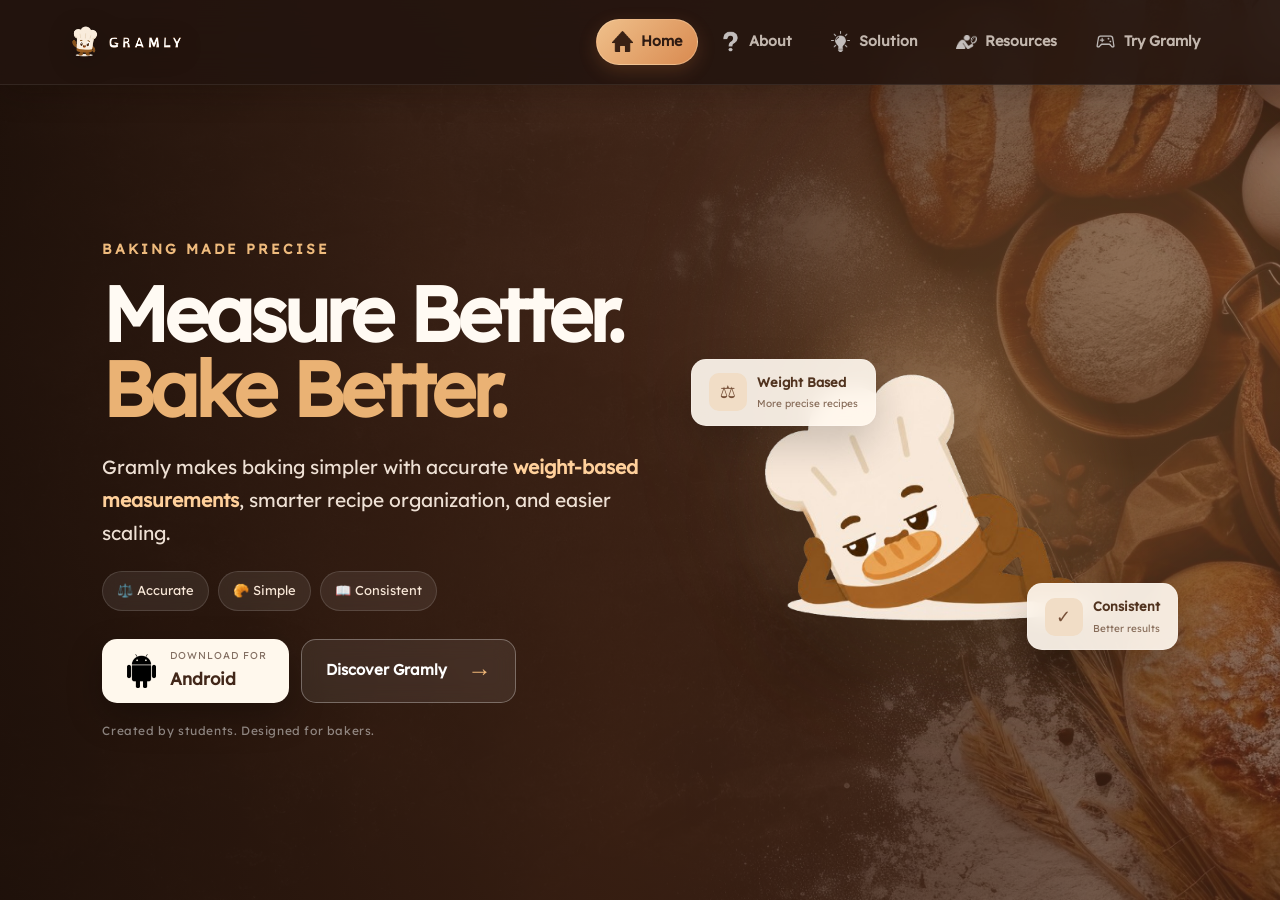
==== commit 22ad5942: "Replace index.html content with home.html content" ====
--- a/docs/index.html
+++ b/docs/index.html
@@ -3,99 +3,172 @@
 <head>
     <meta charset="UTF-8">
     <meta name="viewport" content="width=device-width, initial-scale=1.0">
-    <meta name="description" content="Gramly is a baking companion for accurate weight-based measurements, recipe creation, and sharing.">
-    <title>Gramly — Measure Baking the Right Way</title>
+
+    <meta
+        name="description"
+        content="Gramly is a baking companion built around accurate weight-based measurements."
+    >
+
+    <title>Gramly — Measure Better. Bake Better.</title>
+
     <link rel="stylesheet" href="stylesheets/main.css">
     <link rel="icon" href="images/favicon.png">
 </head>
-<body>
+
+<body class="home-page">
+
+    <!-- NAVIGATION -->
     <header class="landing-topbar">
-        <img id="menu-icon" src="images/gramly-icon.png" alt="Gramly logo">
+
+        <img
+            id="menu-icon"
+            src="images/gramly-icon.png"
+            alt="Gramly logo"
+        >
+
         <nav class="menu-list-items" aria-label="Main navigation">
-            <span class="menu-item" id="home"><img src="images/home-icon.png" alt="">Home</span>
-            <span class="menu-item" id="about"><img src="images/question-icon.png" alt="">About</span>
-            <span class="menu-item" id="solution"><img src="images/solution-icon.png" alt="">Solution</span>
-            <span class="menu-item" id="resources"><img src="images/research-icon.png" alt="">Resources</span>
-            <span class="menu-item" id="contact"><img src="images/contact-icon.png" alt="">Contact</span>
+
+            <span class="menu-item" id="home">
+                <img src="images/home-icon.png" alt="">
+                Home
+            </span>
+
+            <span class="menu-item" id="about">
+                <img src="images/question-icon.png" alt="">
+                About
+            </span>
+
+            <span class="menu-item" id="solution">
+                <img src="images/solution-icon.png" alt="">
+                Solution
+            </span>
+
+            <span class="menu-item" id="resources">
+                <img src="images/research-icon.png" alt="">
+                Resources
+            </span>
+
+            <!-- Keep contact ID for existing navigation routing -->
+            <span class="menu-item" id="contact">
+                <img src="images/try-icon.png" alt="">
+                Try Gramly
+            </span>
+
         </nav>
+
     </header>
-    
-    <main>
-        <section class="home-section">
-            <div class="hero-content">
-                <p class="eyebrow">Baking, measured better</p>
-                <h1>Your reliable measuring app for baking.</h1>
-                <p>Measure it the right way with weight-based ingredient measurements designed for more accurate, consistent baking.</p>
 
-                <div class="download-section">
-                    <div class="button-item" role="button" tabindex="0" onclick="downloadGramlyApk()" onkeydown="if(event.key==='Enter'||event.key===' ') downloadGramlyApk()">
-                        <p>Download the Android App</p>
-                        <img class="landing-button-icons" src="images/android-icon.png" alt="Android">
-                    </div>
-                    <img id="gramly-laying-seductive" src="images/gramly-laying-seductive.png" alt="Gramly mascot">
+    <!-- SINGLE SCREEN HERO -->
+    <main class="home-hero">
+
+        <div class="home-hero-content">
+
+            <!-- LEFT SIDE -->
+            <div class="home-hero-copy">
+
+                <p class="home-eyebrow">
+                    BAKING MADE PRECISE
+                </p>
+
+                <h1>
+                    Measure Better.
+                    <span>Bake Better.</span>
+                </h1>
+
+                <p class="home-description">
+                    Gramly makes baking simpler with accurate
+                    <strong>weight-based measurements</strong>,
+                    smarter recipe organization, and easier scaling.
+                </p>
+
+
+                <div class="home-pills">
+
+                    <span>⚖️ Accurate</span>
+                    <span>🥐 Simple</span>
+                    <span>📖 Consistent</span>
+
                 </div>
+
+
+                <!-- BUTTONS -->
+                <div class="home-actions">
+
+                    <button
+                        class="home-download-btn"
+                        onclick="downloadGramlyApk()"
+                    >
+                        <img
+                            src="images/android-icon.png"
+                            alt=""
+                        >
+
+                        <span>
+                            <small>Download for</small>
+                            Android
+                        </span>
+                    </button>
+
+
+                    <button
+                        class="home-about-btn"
+                        onclick="window.location.href='about.html'"
+                    >
+                        Discover Gramly
+                        <span>→</span>
+                    </button>
+
+                </div>
+
+
+                <p class="home-note">
+                    Created by students. Designed for bakers.
+                </p>
+
             </div>
-        </section>
 
-        <section class="features-section">
-            <p class="section-kicker">Made for everyday bakers</p>
-            <h1>What’s special about Gramly?</h1>
-            <p class="section-lead">A simpler way to build, measure, and share recipes without relying on inconsistent volume measurements.</p>
 
-            <div class="features-item">
-                <img src="images/gramly-phone.png" alt="Gramly mobile application displayed on a phone">
+            <!-- RIGHT SIDE -->
+            <div class="home-hero-visual">
 
-                <div class="features-list">
-                    <div class="feature">
-                        <span class="feature-number">01</span>
-                        <div>
-                            <h2>Weight-Based Measurement</h2>
-                            <p>Measure ingredients accurately using weight-based units.</p>
-                        </div>
-                    </div>
+                <div class="phone-glow"></div>
 
-                    <div class="feature">
-                        <span class="feature-number">02</span>
-                        <div>
-                            <h2>Huge Ingredient Database</h2>
-                            <p>Access a wide range of ingredient information.</p>
-                        </div>
-                    </div>
+                <img
+                    class="home-phone"
+                    src="images/gramly-laying-seductive.png"
+                    alt="Gramly mobile application"
+                >
 
-                    <div class="feature">
-                        <span class="feature-number">03</span>
-                        <div>
-                            <h2>Recipe Creation</h2>
-                            <p>Create and customize your own baking recipes.</p>
-                        </div>
-                    </div>
-
-                    <div class="feature">
-                        <span class="feature-number">04</span>
-                        <div>
-                            <h2>Recipe Publishing</h2>
-                            <p>Share your recipes with other Gramly users.</p>
-                        </div>
+                <div class="floating-card floating-card-one">
+                    <span>⚖️</span>
+                    <div>
+                        <strong>Weight Based</strong>
+                        <small>More precise recipes</small>
                     </div>
                 </div>
+
+
+                <div class="floating-card floating-card-two">
+                    <span>✓</span>
+                    <div>
+                        <strong>Consistent</strong>
+                        <small>Better results</small>
+                    </div>
+                </div>
+
             </div>
-        </section>
 
-        <section class="home-news">
-            <p class="section-kicker">Why Gramly</p>
-            <h1>A mobile baking companion built around consistency.</h1>
-            <p>Gramly helps users create, measure, and share recipes using accurate weight-based ingredient measurements for more consistent baking results.</p>
-        </section>
+        </div>
+
     </main>
 
-    <footer class="basic-footer"><p>© STI COLLEGE LIPA 2026–2027 · MAWD 202 – GROUP 4 · GRAMLY</p></footer>
 
     <script src="scripts/ui.js"></script>
+
     <script>
         addMenuScripts();
         addTTSPlayers();
-        addAliceWalking();
-        addParallaxEffect();
     </script>
+
 </body>
-</html>
+</html>
